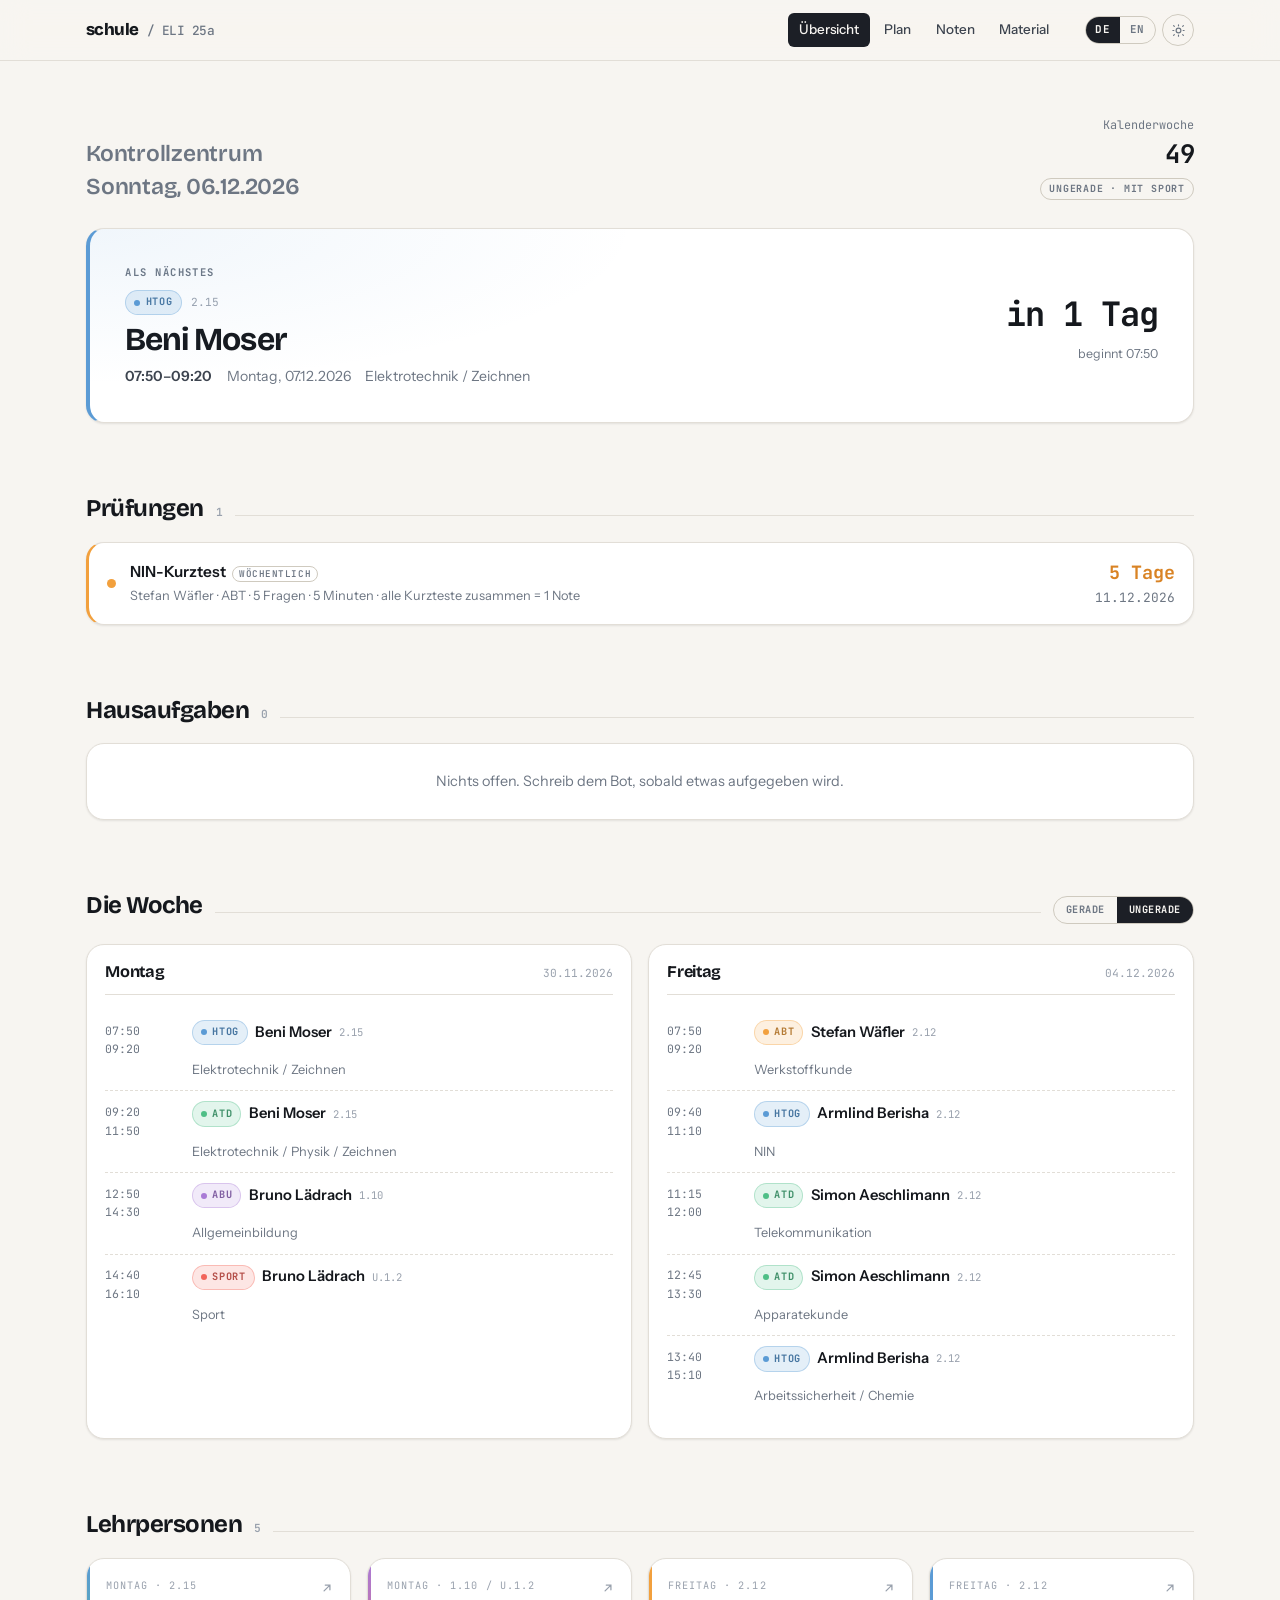
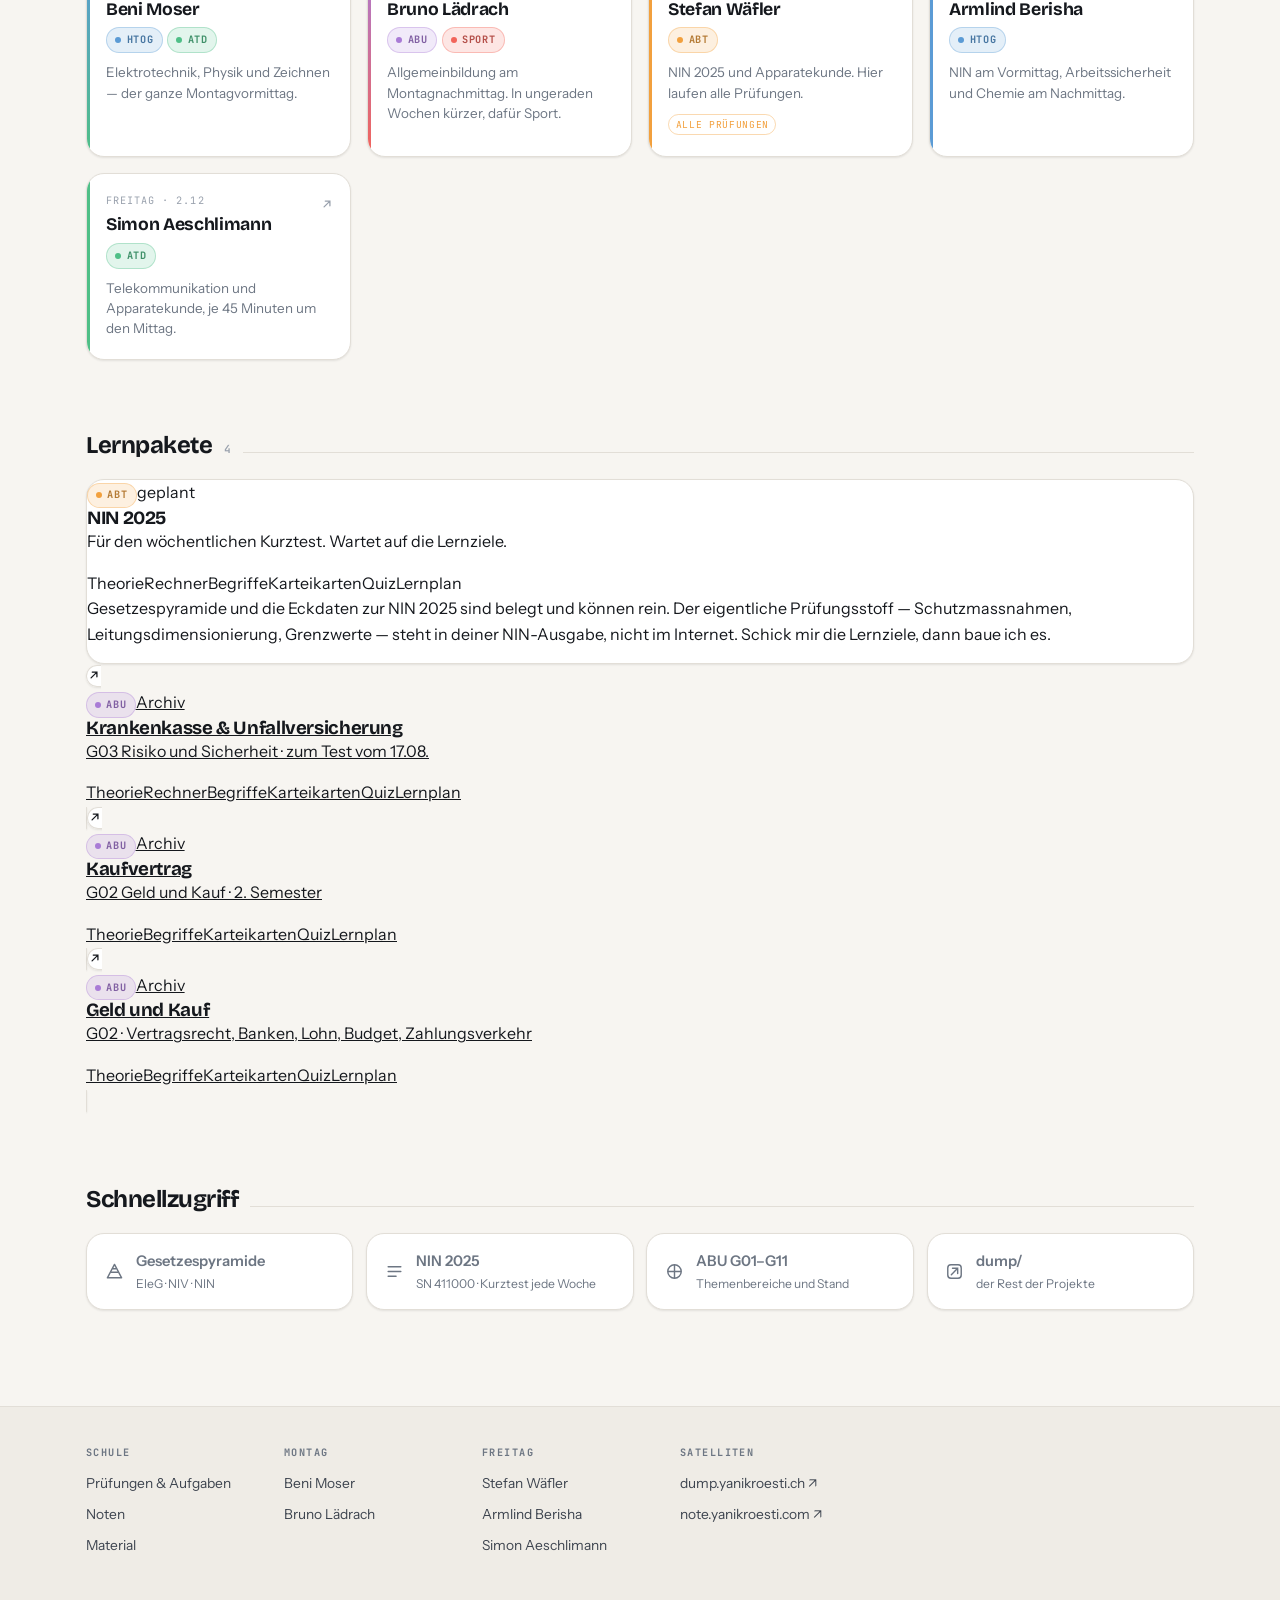
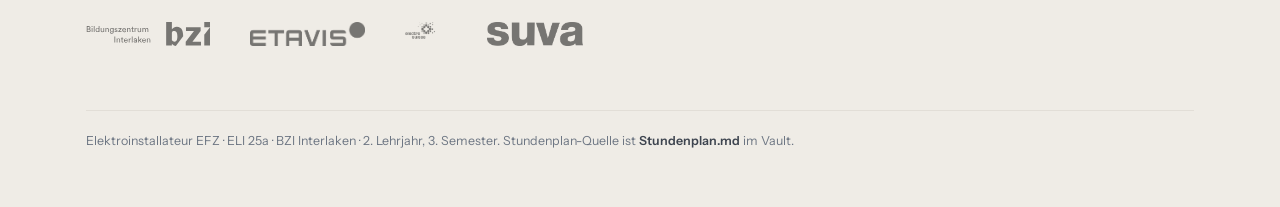
==== index.html @ 7e223410 "Lehrerseiten, Plan, Noten, Material und Lernpakete - shell.js: Kopf-/Fusszeile einmal statt auf jede" ====
<!DOCTYPE html>
<html lang="de-CH" data-l="de">
<head>
<meta charset="UTF-8">
<meta name="viewport" content="width=device-width, initial-scale=1">
<title data-de="Kontrollzentrum — Schule" data-en="Control Centre — School">Kontrollzentrum — Schule</title>
<meta name="description" content="Stundenplan, Prüfungen, Hausaufgaben und Material — Elektroinstallateur EFZ, ELI 25a, BZI Interlaken.">
<meta name="theme-color" content="#f7f5f1">
<script>(function(){try{var l=localStorage.getItem('schule-lang');if(l==='en'||l==='de'){document.documentElement.setAttribute('data-l',l);document.documentElement.setAttribute('lang',l==='en'?'en':'de-CH');}var t=localStorage.getItem('schule-theme');if(t==='dark'||t==='light'){document.documentElement.setAttribute('data-theme',t);}}catch(e){}})();</script>
<link rel="preconnect" href="https://fonts.googleapis.com">
<link rel="preconnect" href="https://fonts.gstatic.com" crossorigin>
<link href="https://fonts.googleapis.com/css2?family=Bricolage+Grotesque:opsz,wght@12..96,600;12..96,700;12..96,800&family=Instrument+Sans:wght@400;500;600;700&family=JetBrains+Mono:wght@400;500;600;700&display=swap" rel="stylesheet">
<link rel="stylesheet" href="assets/core.css">
<style>
/* ---------- Hero ---------- */
.hero { padding: clamp(2rem, 6vw, 3.5rem) 0 0; }
.hero-top { display: flex; flex-wrap: wrap; align-items: flex-end; gap: 1rem 2rem; margin-bottom: 1.75rem; }
.hero h1 { font-size: clamp(2rem, 6vw, 3.4rem); letter-spacing: -.04em; }
.hero h1 span { display: block; color: var(--muted); font-weight: 600; font-size: .42em; letter-spacing: -.01em; margin-top: .5rem; }
.kw {
  margin-left: auto; text-align: right; font-family: var(--f-mono);
  font-size: .74rem; color: var(--muted); line-height: 1.5;
}
.kw b { display: block; font-size: 1.6rem; color: var(--ink); font-weight: 700; letter-spacing: -.02em; }
.kw .badge {
  display: inline-block; margin-top: .3rem; padding: .16rem .5rem; border-radius: 999px;
  font-size: .62rem; font-weight: 700; letter-spacing: .08em; text-transform: uppercase;
  border: 1px solid var(--line-2);
}

/* ---------- Nächste Lektion ---------- */
.next {
  position: relative; overflow: hidden;
  padding: clamp(1.4rem, 4vw, 2.2rem);
  display: grid; gap: 1.25rem;
  grid-template-columns: minmax(0, 1fr) auto;
  align-items: center;
  border-left: 4px solid var(--c, var(--line-2));
}
.next::after {
  content: ""; position: absolute; inset: 0; pointer-events: none;
  background: radial-gradient(80% 130% at 0% 0%, color-mix(in srgb, var(--c, transparent) 9%, transparent), transparent 62%);
}
.next .lbl { margin-bottom: .55rem; }
.next .subj { display: flex; align-items: center; gap: .6rem; flex-wrap: wrap; margin-bottom: .45rem; }
.next h2 { font-size: clamp(1.35rem, 3.6vw, 2rem); letter-spacing: -.03em; }
.next .meta { color: var(--muted); font-size: .88rem; margin-top: .4rem; display: flex; flex-wrap: wrap; gap: .2rem .9rem; }
.next .meta b { color: var(--ink-2); font-weight: 600; }
.next .cd { text-align: right; }
.next .cd .t { font-family: var(--f-mono); font-size: clamp(1.5rem, 4vw, 2.1rem); font-weight: 700; letter-spacing: -.03em; white-space: nowrap; }
.next .cd .d { font-size: .78rem; color: var(--muted); margin-top: .15rem; }
.next.live .cd .t { color: var(--ok); }

/* ---------- Woche ---------- */
.week { display: grid; grid-template-columns: repeat(2, minmax(0, 1fr)); gap: 1rem; }
.daycol { padding: 1.15rem 1.15rem 1.3rem; }
.daycol > header { display: flex; align-items: baseline; gap: .55rem; margin-bottom: .9rem; padding-bottom: .7rem; border-bottom: 1px solid var(--line); }
.daycol > header h3 { font-size: 1.02rem; }
.daycol > header .dt { font-family: var(--f-mono); font-size: .7rem; color: var(--faint); margin-left: auto; }
.lesson {
  display: grid; grid-template-columns: 4.6rem 1fr; gap: .1rem .8rem;
  padding: .62rem 0; border-bottom: 1px dashed var(--line);
  position: relative;
}
.lesson:last-child { border-bottom: 0; }
.lesson .tm { font-family: var(--f-mono); font-size: .72rem; color: var(--muted); padding-top: .12rem; font-variant-numeric: tabular-nums; }
.lesson .bd { min-width: 0; }
.lesson .tt { display: flex; align-items: center; gap: .45rem; flex-wrap: wrap; }
.lesson .who { font-weight: 600; font-size: .92rem; }
.lesson .tp { font-size: .8rem; color: var(--muted); grid-column: 2; }
.lesson .rm { font-family: var(--f-mono); font-size: .66rem; color: var(--faint); }
.lesson.now { background: color-mix(in srgb, var(--ok) 8%, transparent); border-radius: var(--r-s); padding-left: .5rem; padding-right: .5rem; margin: 0 -.5rem; }
.lesson.now::before { content: ""; position: absolute; left: -.5rem; top: .6rem; bottom: .6rem; width: 3px; border-radius: 2px; background: var(--ok); }

/* ---------- Lehrpersonen ---------- */
.teachers { display: grid; grid-template-columns: repeat(auto-fill, minmax(232px, 1fr)); gap: 1rem; }
.tcard {
  display: block; text-decoration: none; padding: 1.2rem 1.2rem 1.3rem;
  position: relative; overflow: hidden;
}
.tcard::before {
  content: ""; position: absolute; inset: 0 auto 0 0; width: 3px;
  background: linear-gradient(180deg, var(--c1), var(--c2, var(--c1)));
}
.tcard .day { font-family: var(--f-mono); font-size: .64rem; letter-spacing: .1em; text-transform: uppercase; color: var(--faint); }
.tcard h3 { font-size: 1.1rem; margin: .35rem 0 .5rem; letter-spacing: -.02em; }
.tcard .chips { display: flex; gap: .3rem; flex-wrap: wrap; margin-bottom: .6rem; }
.tcard p { font-size: .84rem; color: var(--muted); margin: 0; line-height: 1.5; }
.tcard .go { position: absolute; right: 1rem; top: 1.15rem; color: var(--faint); transition: transform .25s var(--ease), color .25s; }
.tcard:hover .go { transform: translate(3px, -3px); color: var(--ink); }
.tcard .exam {
  display: inline-block; margin-top: .7rem; font-family: var(--f-mono); font-size: .6rem;
  letter-spacing: .07em; text-transform: uppercase; color: var(--s-abt);
  border: 1px solid color-mix(in srgb, var(--s-abt) 40%, transparent);
  padding: .12rem .4rem; border-radius: 999px;
}

/* ---------- Schnellzugriff ---------- */
.quick { display: grid; grid-template-columns: repeat(auto-fit, minmax(170px, 1fr)); gap: .8rem; }
.qcard { display: flex; align-items: center; gap: .75rem; padding: 1rem 1.1rem; text-decoration: none; }
.qcard svg { width: 19px; height: 19px; color: var(--muted); flex: none; }
.qcard b { font-weight: 600; font-size: .92rem; display: block; }
.qcard span { font-size: .76rem; color: var(--muted); }

@media (max-width: 720px) {
  .week { grid-template-columns: 1fr; }
  .next { grid-template-columns: 1fr; }
  .next .cd { text-align: left; }
  .kw { margin-left: 0; text-align: left; }
}
</style>
</head>
<body>

<header class="topbar">
  <div class="wrap">
    <a class="brand" href="./">schule<i>/ ELI 25a</i></a>
    <nav class="nav">
      <a href="./" aria-current="page"><span lang="de">Übersicht</span><span lang="en">Overview</span></a>
      <a href="plan.html"><span lang="de">Plan</span><span lang="en">Plan</span></a>
      <a href="noten.html"><span lang="de">Noten</span><span lang="en">Grades</span></a>
      <a href="material.html"><span lang="de">Material</span><span lang="en">Material</span></a>
    </nav>
    <div class="tools">
      <div class="langswitch" role="group" aria-label="Sprache / Language">
        <button type="button" data-set="de" aria-pressed="true">DE</button>
        <button type="button" data-set="en" aria-pressed="false">EN</button>
      </div>
      <button class="iconbtn" type="button" data-theme-toggle
              data-de-label="Hell/Dunkel umschalten" data-en-label="Toggle light/dark">
        <svg viewBox="0 0 24 24" fill="none" stroke="currentColor" stroke-width="1.9" stroke-linecap="round">
          <path d="M12 3v1.5M12 19.5V21M4.2 4.2l1.1 1.1M18.7 18.7l1.1 1.1M3 12h1.5M19.5 12H21M4.2 19.8l1.1-1.1M18.7 5.3l1.1-1.1"/>
          <circle cx="12" cy="12" r="3.8"/>
        </svg>
      </button>
    </div>
  </div>
</header>

<main class="wrap">

  <section class="hero">
    <div class="hero-top">
      <h1>
        <span lang="de">Kontrollzentrum</span><span lang="en">Control Centre</span>
        <span id="today"></span>
      </h1>
      <div class="kw">
        <span lang="de">Kalenderwoche</span><span lang="en">Calendar week</span>
        <b id="kw-num">–</b>
        <span class="badge" id="kw-kind">–</span>
      </div>
    </div>
    <article class="card next" id="next-card">
      <div>
        <div class="eyebrow lbl"><span lang="de">Als Nächstes</span><span lang="en">Up next</span></div>
        <div class="subj" id="next-chips"></div>
        <h2 id="next-title">…</h2>
        <div class="meta" id="next-meta"></div>
      </div>
      <div class="cd">
        <div class="t" id="next-cd">–</div>
        <div class="d" id="next-when"></div>
      </div>
    </article>
  </section>

  <section class="sect">
    <div class="sect-h">
      <h2><span lang="de">Prüfungen</span><span lang="en">Exams</span></h2>
      <span class="n" id="tests-n"></span>
      <span class="rule"></span>
    </div>
    <div class="stack" id="tests"></div>
  </section>

  <section class="sect">
    <div class="sect-h">
      <h2><span lang="de">Hausaufgaben</span><span lang="en">Homework</span></h2>
      <span class="n" id="hw-n"></span>
      <span class="rule"></span>
    </div>
    <div class="stack" id="homework"></div>
  </section>

  <section class="sect">
    <div class="sect-h">
      <h2><span lang="de">Die Woche</span><span lang="en">The week</span></h2>
      <span class="rule"></span>
      <div class="wk-toggle" role="group" aria-label="Woche">
        <button type="button" data-week="even" aria-pressed="false">
          <span lang="de">Gerade</span><span lang="en">Even</span>
        </button>
        <button type="button" data-week="odd" aria-pressed="false">
          <span lang="de">Ungerade</span><span lang="en">Odd</span>
        </button>
      </div>
    </div>
    <div class="week" id="week"></div>
  </section>

  <section class="sect">
    <div class="sect-h">
      <h2><span lang="de">Lehrpersonen</span><span lang="en">Teachers</span></h2>
      <span class="n">5</span>
      <span class="rule"></span>
    </div>
    <div class="teachers" id="teachers"></div>
  </section>

  <div id="lp-host"></div>

  <section class="sect">
    <div class="sect-h">
      <h2><span lang="de">Schnellzugriff</span><span lang="en">Quick access</span></h2>
      <span class="rule"></span>
    </div>
    <div class="quick">
      <a class="card hoverable qcard rv" href="lehrer/waefler.html#gesetzespyramide">
        <svg viewBox="0 0 24 24" fill="none" stroke="currentColor" stroke-width="1.8" stroke-linejoin="round"><path d="M12 3 3 20h18L12 3Z"/><path d="M7.5 13h9M9.7 8.5h4.6"/></svg>
        <span><b>Gesetzespyramide</b><span lang="de">EleG · NIV · NIN</span><span lang="en">Swiss electrical law hierarchy</span></span>
      </a>
      <a class="card hoverable qcard rv" href="lehrer/waefler.html">
        <svg viewBox="0 0 24 24" fill="none" stroke="currentColor" stroke-width="1.8" stroke-linecap="round"><path d="M4 6h16M4 12h16M4 18h10"/></svg>
        <span><b>NIN 2025</b><span lang="de">SN 411000 · Kurztest jede Woche</span><span lang="en">SN 411000 · weekly short test</span></span>
      </a>
      <a class="card hoverable qcard rv" href="lehrer/laedrach.html">
        <svg viewBox="0 0 24 24" fill="none" stroke="currentColor" stroke-width="1.8" stroke-linejoin="round"><circle cx="12" cy="12" r="8.5"/><path d="M12 3.5v17M3.5 12h17"/></svg>
        <span><b>ABU G01–G11</b><span lang="de">Themenbereiche und Stand</span><span lang="en">Modules and progress</span></span>
      </a>
      <a class="card hoverable qcard rv" href="https://dump.yanikroesti.ch" target="_blank" rel="noopener">
        <svg viewBox="0 0 24 24" fill="none" stroke="currentColor" stroke-width="1.8" stroke-linecap="round"><path d="M8 16 16 8M9.5 8H16v6.5"/><rect x="3.5" y="3.5" width="17" height="17" rx="4"/></svg>
        <span><b>dump/</b><span lang="de">der Rest der Projekte</span><span lang="en">everything else</span></span>
      </a>
    </div>
  </section>

</main>

<footer class="foot">
  <div class="wrap">
    <div class="col">
      <h4><span lang="de">Schule</span><span lang="en">School</span></h4>
      <ul>
        <li><a href="plan.html"><span lang="de">Prüfungen &amp; Aufgaben</span><span lang="en">Exams &amp; homework</span></a></li>
        <li><a href="noten.html"><span lang="de">Noten</span><span lang="en">Grades</span></a></li>
        <li><a href="material.html"><span lang="de">Material</span><span lang="en">Material</span></a></li>
      </ul>
    </div>
    <div class="col">
      <h4><span lang="de">Montag</span><span lang="en">Monday</span></h4>
      <ul>
        <li><a href="lehrer/moser.html">Beni Moser</a></li>
        <li><a href="lehrer/laedrach.html">Bruno Lädrach</a></li>
      </ul>
    </div>
    <div class="col">
      <h4><span lang="de">Freitag</span><span lang="en">Friday</span></h4>
      <ul>
        <li><a href="lehrer/waefler.html">Stefan Wäfler</a></li>
        <li><a href="lehrer/berisha.html">Armlind Berisha</a></li>
        <li><a href="lehrer/aeschlimann.html">Simon Aeschlimann</a></li>
      </ul>
    </div>
    <div class="col">
      <h4>Satelliten</h4>
      <ul>
        <li><a href="https://dump.yanikroesti.ch" target="_blank" rel="noopener">dump.yanikroesti.ch ↗</a></li>
        <li><a href="https://note.yanikroesti.com" target="_blank" rel="noopener">note.yanikroesti.com ↗</a></li>
      </ul>
    </div>
    <div class="logos">
      <a href="https://bzi.ch" target="_blank" rel="noopener"
         data-de-title="Bildungszentrum Interlaken" data-en-title="Interlaken education centre">
        <img src="logos/bzi.svg" alt="BZI — Bildungszentrum Interlaken" loading="lazy" width="134" height="24">
      </a>
      <a href="https://www.etavis.ch" target="_blank" rel="noopener"
         data-de-title="Etavis — Lehrbetrieb" data-en-title="Etavis — training company">
        <img src="logos/etavis.png" alt="Etavis" loading="lazy" width="115" height="24">
      </a>
      <a href="https://www.electrosuisse.ch" target="_blank" rel="noopener"
         data-de-title="Electrosuisse — Herausgeberin der NIN" data-en-title="Electrosuisse — publisher of the NIN">
        <img src="logos/ElectroSuisse.png" alt="Electrosuisse" loading="lazy" width="42" height="24">
      </a>
      <a href="https://www.suva.ch" target="_blank" rel="noopener"
         data-de-title="Suva — Arbeitssicherheit" data-en-title="Suva — workplace safety">
        <img src="logos/suva.png" alt="Suva" loading="lazy" width="96" height="24">
      </a>
    </div>

    <div class="colophon">
      <span lang="de">Elektroinstallateur EFZ · ELI 25a · BZI Interlaken · 2. Lehrjahr, 3. Semester.
        Stundenplan-Quelle ist <b>Stundenplan.md</b> im Vault.</span>
      <span lang="en">Electrical installer EFZ · class ELI 25a · BZI Interlaken · 2nd year, 3rd semester.
        The timetable source of truth is <b>Stundenplan.md</b> in the vault.</span>
    </div>
  </div>
</footer>

<script src="assets/i18n.js"></script>
<script src="assets/app.js"></script>
<script src="assets/lernpakete.js"></script>
<script>
(function () {
  'use strict';
  var S = window.Schule;
  var seed = null;

  function lang() { return document.documentElement.getAttribute('data-l') || 'de'; }
  function tx(o) { if (!o) return ''; return o[lang()] || o.de || o.en || ''; }
  function el(tag, cls, html) {
    var n = document.createElement(tag);
    if (cls) n.className = cls;
    if (html != null) n.innerHTML = html;
    return n;
  }
  function esc(s) {
    return String(s).replace(/[&<>"]/g, function (c) {
      return { '&': '&amp;', '<': '&lt;', '>': '&gt;', '"': '&quot;' }[c];
    });
  }

  var render = {};

  /* ---------- Kopf ---------- */
  render.head = function () {
    var now = new Date();
    var kw = S.isoWeek(now);
    var kind = S.weekKind(now);
    document.getElementById('kw-num').textContent = kw;
    var badge = document.getElementById('kw-kind');
    badge.innerHTML = kind === 'even'
      ? '<span lang="de">gerade · kein Sport</span><span lang="en">even · no sport</span>'
      : '<span lang="de">ungerade · mit Sport</span><span lang="en">odd · with sport</span>';
    document.getElementById('today').textContent =
      S.dayName(now, lang()) + ', ' + S.fmtDate(now, lang());
  };

  /* ---------- Nächste Lektion ---------- */
  render.next = function () {
    var D = S.data();
    var n = S.nextLesson();
    var card = document.getElementById('next-card');
    if (!n) {
      document.getElementById('next-title').textContent =
        lang() === 'en' ? 'No lesson in the next three weeks' : 'Keine Lektion in den nächsten drei Wochen';
      document.getElementById('next-cd').textContent = '–';
      return;
    }
    var l = n.lesson;
    var sub = D.subjects[l.subject];
    var t = D.teacherById[l.teacher];

    card.style.setProperty('--c', sub.color);
    card.classList.toggle('live', n.running);

    document.getElementById('next-chips').innerHTML =
      '<span class="chip s-' + l.subject + '">' + esc(sub.code) + '</span>' +
      '<span class="rm mono" style="font-size:.7rem;color:var(--faint)">' + esc(l.room) + '</span>';
    document.getElementById('next-title').textContent = t.name;
    document.getElementById('next-meta').innerHTML =
      '<span><b>' + esc(l.start) + '–' + esc(l.end) + '</b></span>' +
      '<span>' + esc(S.dayName(n.date, lang())) + ', ' + esc(S.fmtDate(n.date, lang())) + '</span>' +
      '<span>' + esc(tx(l.topic)) + '</span>';

    function tick() {
      document.getElementById('next-cd').textContent = S.until(n.startsAt, lang(), n.running);
      document.getElementById('next-when').textContent = n.running
        ? (lang() === 'en' ? 'until ' : 'bis ') + l.end
        : (lang() === 'en' ? 'starts ' : 'beginnt ') + l.start;
    }
    tick();
    clearInterval(render._cd);
    render._cd = setInterval(tick, 30000);
  };

  /* ---------- Woche ---------- */
  var forcedWeek = null;

  render.week = function () {
    var D = S.data();
    var now = new Date();
    var kind = forcedWeek || S.weekKind(now);
    var host = document.getElementById('week');
    host.innerHTML = '';

    document.querySelectorAll('.wk-toggle button').forEach(function (b) {
      b.setAttribute('aria-pressed', b.getAttribute('data-week') === kind ? 'true' : 'false');
    });

    // Montag dieser (oder der gewählten) Woche finden
    var monday = new Date(now);
    monday.setDate(monday.getDate() - ((now.getDay() + 6) % 7));
    if (forcedWeek && S.weekKind(monday) !== forcedWeek) monday.setDate(monday.getDate() + 7);

    [1, 5].forEach(function (dayNo) {
      var d = new Date(monday);
      d.setDate(d.getDate() + (dayNo - 1));
      var ls = S.lessonsFor(d).filter(function (l) { return l.week === 'all' || l.week === kind; });

      var col = el('article', 'card daycol rv');
      var h = el('header');
      h.innerHTML = '<h3>' + esc(S.dayName(d, lang())) + '</h3>' +
                    '<span class="dt">' + esc(S.fmtDate(d, lang())) + '</span>';
      col.appendChild(h);

      ls.forEach(function (l) {
        var sub = D.subjects[l.subject];
        var t = D.teacherById[l.teacher];
        var running = (function () {
          var today = new Date();
          return today.toDateString() === d.toDateString() &&
                 S.at(d, l.start) <= today && today < S.at(d, l.end);
        })();
        var row = el('div', 'lesson' + (running ? ' now' : ''));
        row.innerHTML =
          '<div class="tm">' + esc(l.start) + '<br>' + esc(l.end) + '</div>' +
          '<div class="bd">' +
            '<div class="tt">' +
              '<span class="chip s-' + l.subject + '">' + esc(sub.code) + '</span>' +
              '<span class="who">' + esc(t.name) + '</span>' +
              '<span class="rm">' + esc(l.room) + '</span>' +
            '</div>' +
          '</div>' +
          '<div class="tp">' + esc(tx(l.topic)) + '</div>';
        col.appendChild(row);
      });

      host.appendChild(col);
    });
    S.reveal('#week .rv');
  };

  /* ---------- Prüfungen ---------- */
  function nextWeekday(dayNo) {
    var d = new Date();
    d.setHours(0, 0, 0, 0);
    var delta = (dayNo - d.getDay() + 7) % 7;
    if (delta === 0) delta = 0;
    d.setDate(d.getDate() + delta);
    return d;
  }

  render.tests = function () {
    var D = S.data();
    var host = document.getElementById('tests');
    host.innerHTML = '';
    var items = [];

    (seed.tests || []).forEach(function (t) {
      items.push({ date: t.date, days: S.daysUntil(t.date), t: t, recurring: false });
    });

    (seed.recurring || []).forEach(function (r) {
      var m = /^weekly:(\d)$/.exec(r.rrule || '');
      if (!m) return;
      var d = nextWeekday(+m[1]);
      var iso = d.getFullYear() + '-' + S.pad(d.getMonth() + 1) + '-' + S.pad(d.getDate());
      items.push({ date: iso, days: S.daysUntil(iso), t: r, recurring: true });
    });

    items.sort(function (a, b) { return a.days - b.days; });
    items = items.filter(function (i) { return i.days >= 0; });

    document.getElementById('tests-n').textContent = items.length;

    if (!items.length) {
      host.appendChild(el('div', 'card empty',
        '<span lang="de">Keine Prüfung eingetragen.</span><span lang="en">No exams recorded.</span>'));
      return;
    }

    items.forEach(function (it) {
      var t = it.t;
      var sub = D.subjects[t.subject];
      var teacher = D.teacherById[t.teacher];
      var cls = 'card hoverable row rv' + (it.days <= 2 ? ' soon' : it.days <= 7 ? ' warn' : '');
      var row = el('article', cls);
      row.style.setProperty('--c', sub.color);
      row.innerHTML =
        '<span class="dot"></span>' +
        '<div>' +
          '<div class="ttl">' + esc(tx(t.title)) +
            (t.unconfirmed ? '<span class="tag-unconf"><span lang="de">unbestätigt</span><span lang="en">unconfirmed</span></span>' : '') +
            (it.recurring ? '<span class="tag-unconf" style="color:var(--muted);border-color:var(--line-2)"><span lang="de">wöchentlich</span><span lang="en">weekly</span></span>' : '') +
          '</div>' +
          '<div class="sub">' + esc(teacher.name) + ' · ' + esc(sub.code) +
            (t.detail ? ' · ' + esc(tx(t.detail)) : '') + '</div>' +
        '</div>' +
        '<div class="cnt"><b>' + (it.days === 0
            ? (lang() === 'en' ? 'today' : 'heute')
            : it.days + ' ' + (lang() === 'en' ? (it.days === 1 ? 'day' : 'days') : (it.days === 1 ? 'Tag' : 'Tage'))) +
          '</b>' + esc(it.date.split('-').reverse().join('.')) + '</div>';
      host.appendChild(row);
    });
    S.reveal('#tests .rv');
  };

  /* ---------- Hausaufgaben ---------- */
  render.homework = function () {
    var host = document.getElementById('homework');
    host.innerHTML = '';
    var hw = seed.homework || [];
    document.getElementById('hw-n').textContent = hw.length;
    if (!hw.length) {
      host.appendChild(el('div', 'card empty',
        '<span lang="de">Nichts offen. Schreib dem Bot, sobald etwas aufgegeben wird.</span>' +
        '<span lang="en">Nothing open. Message the bot when something is set.</span>'));
    }
  };

  /* ---------- Lehrpersonen ---------- */
  render.teachers = function () {
    var D = S.data();
    var host = document.getElementById('teachers');
    host.innerHTML = '';
    D.teachers.forEach(function (t, i) {
      var c1 = D.subjects[t.subjects[0]].color;
      var c2 = D.subjects[t.subjects[t.subjects.length - 1]].color;
      var a = el('a', 'card hoverable tcard rv');
      a.href = 'lehrer/' + t.id + '.html';
      a.style.setProperty('--c1', c1);
      a.style.setProperty('--c2', c2);
      a.style.setProperty('--d', (i * 55) + 'ms');
      a.innerHTML =
        '<span class="go"><svg width="14" height="14" viewBox="0 0 24 24" fill="none" stroke="currentColor" stroke-width="2.2" stroke-linecap="round"><path d="M7 17 17 7M9 7h8v8"/></svg></span>' +
        '<div class="day">' + (t.day === 1
            ? '<span lang="de">Montag</span><span lang="en">Monday</span>'
            : '<span lang="de">Freitag</span><span lang="en">Friday</span>') +
          ' · ' + esc(t.room) + '</div>' +
        '<h3>' + esc(t.name) + '</h3>' +
        '<div class="chips">' + t.subjects.map(function (s) {
            return '<span class="chip s-' + s + '">' + esc(D.subjects[s].code) + '</span>';
          }).join('') + '</div>' +
        '<p>' + esc(tx(t.blurb)) + '</p>' +
        (t.exams ? '<span class="exam"><span lang="de">alle Prüfungen</span><span lang="en">all exams</span></span>' : '');
      host.appendChild(a);
    });
    S.reveal('#teachers .rv');
  };

  function renderAll() {
    render.head(); render.next(); render.week();
    render.tests(); render.homework(); render.teachers();
    if (render.lp) render.lp();
  }

  Promise.all([S.load(),
               fetch('data/seed.json').then(function (r) { return r.json(); }),
               window.Lernpakete ? window.Lernpakete.load('./') : null])
    .then(function (parts) {
      seed = parts[1];
      render.lp = function () {
        var h = document.getElementById('lp-host');
        if (h && window.Lernpakete) h.innerHTML = window.Lernpakete.html(S.data().subjects);
      };
      renderAll(); render.lp();
      S.reveal();
      document.querySelectorAll('.wk-toggle button').forEach(function (b) {
        b.addEventListener('click', function () {
          var w = this.getAttribute('data-week');
          forcedWeek = (forcedWeek === w) ? null : w;
          render.week();
        });
      });
      document.addEventListener('langchange', renderAll);
    })
    .catch(function (e) {
      console.error('Daten konnten nicht geladen werden:', e);
      document.getElementById('next-title').textContent = 'Daten konnten nicht geladen werden';
    });
})();
</script>
</body>
</html>
---- assets/core.css ----
/* ============================================================
   schule.yanikroesti.ch — Design-System
   Fachfarben sind auch in data/subjects.json gespiegelt (für SVG/JS).
   Beide Orte gleich halten.
   ============================================================ */

:root {
  /* Fächer */
  --s-abt:   #f2a03d;
  --s-htog:  #5b9bd5;
  --s-atd:   #4fbf87;
  --s-abu:   #a97bd6;
  --s-sport: #f2645a;

  /* Grundfläche — helles, warmes Papier */
  --bg:        #f7f5f1;
  --bg-deep:   #efece6;
  --surface:   #ffffff;
  --surface-2: #faf9f7;
  --ink:       #15181d;
  --ink-2:     #3d444f;
  --muted:     #6d7683;
  --faint:     #99a1ad;
  --line:      #e2ded7;
  --line-2:    #cfcabf;

  --accent:    #1c1f26;
  --ok:        #2f9e6a;
  --warn:      #d98324;
  --alert:     #d64545;

  --r-s:  6px;
  --r:    11px;
  --r-l:  18px;
  --r-xl: 26px;

  --shadow-s: 0 1px 2px rgba(21,24,29,.05), 0 1px 3px rgba(21,24,29,.04);
  --shadow:   0 2px 4px rgba(21,24,29,.04), 0 8px 20px -6px rgba(21,24,29,.10);
  --shadow-l: 0 4px 8px rgba(21,24,29,.05), 0 20px 44px -12px rgba(21,24,29,.16);

  --ease: cubic-bezier(.22,1,.36,1);
  --ease-io: cubic-bezier(.4,0,.2,1);

  --f-display: "Bricolage Grotesque", Archivo, system-ui, sans-serif;
  --f-ui: "Instrument Sans", system-ui, -apple-system, "Segoe UI", sans-serif;
  --f-mono: "JetBrains Mono", ui-monospace, SFMono-Regular, Consolas, monospace;

  --wrap: 1180px;
  color-scheme: light;
}

@media (prefers-color-scheme: dark) {
  :root:not([data-theme="light"]) {
    --bg:        #0e1116;
    --bg-deep:   #090b0f;
    --surface:   #161a21;
    --surface-2: #1b2029;
    --ink:       #e9ecf1;
    --ink-2:     #b9c1cd;
    --muted:     #868f9d;
    --faint:     #5f6875;
    --line:      #262c36;
    --line-2:    #333b47;
    --accent:    #e9ecf1;
    --shadow-s: 0 1px 2px rgba(0,0,0,.4);
    --shadow:   0 2px 4px rgba(0,0,0,.3), 0 10px 24px -8px rgba(0,0,0,.5);
    --shadow-l: 0 4px 10px rgba(0,0,0,.35), 0 24px 50px -14px rgba(0,0,0,.6);
    color-scheme: dark;
  }
}

:root[data-theme="dark"] {
  --bg:        #0e1116;
  --bg-deep:   #090b0f;
  --surface:   #161a21;
  --surface-2: #1b2029;
  --ink:       #e9ecf1;
  --ink-2:     #b9c1cd;
  --muted:     #868f9d;
  --faint:     #5f6875;
  --line:      #262c36;
  --line-2:    #333b47;
  --accent:    #e9ecf1;
  --shadow-s: 0 1px 2px rgba(0,0,0,.4);
  --shadow:   0 2px 4px rgba(0,0,0,.3), 0 10px 24px -8px rgba(0,0,0,.5);
  --shadow-l: 0 4px 10px rgba(0,0,0,.35), 0 24px 50px -14px rgba(0,0,0,.6);
  color-scheme: dark;
}

/* ---------- Reset ---------- */
*, *::before, *::after { box-sizing: border-box; }
html { -webkit-text-size-adjust: 100%; scroll-behavior: smooth; }
@media (prefers-reduced-motion: reduce) { html { scroll-behavior: auto; } }

body {
  margin: 0;
  background: var(--bg);
  color: var(--ink);
  font-family: var(--f-ui);
  font-size: 16px;
  line-height: 1.6;
  -webkit-font-smoothing: antialiased;
  overflow-x: hidden;
}

h1, h2, h3, h4 {
  font-family: var(--f-display);
  font-weight: 700;
  line-height: 1.12;
  margin: 0;
  letter-spacing: -.02em;
}
p { margin: 0 0 1em; }
a { color: inherit; }
img, svg { max-width: 100%; }
table { border-collapse: collapse; width: 100%; }
button { font: inherit; color: inherit; }

/* Sprachumschaltung: nur die aktive Sprache zeigen */
:root[data-l="de"] [lang="en"],
:root[data-l="en"] [lang="de"] { display: none; }

.wrap { max-width: var(--wrap); margin: 0 auto; padding: 0 clamp(1rem, 4vw, 2.25rem); }
.mono { font-family: var(--f-mono); font-variant-numeric: tabular-nums; }
.sr { position: absolute; width: 1px; height: 1px; overflow: hidden; clip-path: inset(50%); white-space: nowrap; }

/* ---------- Topbar ---------- */
.topbar {
  position: sticky; top: 0; z-index: 60;
  background: color-mix(in srgb, var(--bg) 88%, transparent);
  backdrop-filter: blur(14px) saturate(1.4);
  border-bottom: 1px solid var(--line);
}
.topbar .wrap { display: flex; align-items: center; gap: 1rem; min-height: 60px; }

.brand {
  display: flex; align-items: baseline; gap: .5rem;
  font-family: var(--f-display); font-weight: 800; font-size: 1.05rem;
  text-decoration: none; letter-spacing: -.03em;
}
.brand i { font-style: normal; color: var(--muted); font-weight: 500; font-size: .8rem; font-family: var(--f-mono); }

.nav { display: flex; gap: .15rem; margin-left: auto; align-items: center; }
.nav a {
  text-decoration: none; font-size: .84rem; font-weight: 500; color: var(--ink-2);
  padding: .42rem .7rem; border-radius: var(--r-s);
  transition: background .18s, color .18s;
}
.nav a:hover { background: var(--bg-deep); color: var(--ink); }
.nav a[aria-current="page"] { background: var(--accent); color: var(--bg); }

.tools { display: flex; gap: .4rem; align-items: center; margin-left: .5rem; }
.langswitch { display: inline-flex; border: 1px solid var(--line-2); border-radius: 999px; overflow: hidden; }
.langswitch button {
  border: 0; background: transparent; cursor: pointer; padding: .3rem .6rem;
  font-size: .68rem; font-weight: 700; letter-spacing: .06em; color: var(--muted);
  font-family: var(--f-mono); transition: background .18s, color .18s;
}
.langswitch button[aria-pressed="true"] { background: var(--accent); color: var(--bg); }

/* Segment-Umschalter (Woche gerade/ungerade, Filter) */
.wk-toggle { display: inline-flex; border: 1px solid var(--line-2); border-radius: 999px; overflow: hidden; margin-left: auto; }
.wk-toggle button {
  border: 0; background: transparent; cursor: pointer; padding: .3rem .75rem;
  font-family: var(--f-mono); font-size: .64rem; font-weight: 700; letter-spacing: .05em;
  text-transform: uppercase; color: var(--muted); transition: background .18s, color .18s;
}
.wk-toggle button[aria-pressed="true"] { background: var(--accent); color: var(--bg); }

.iconbtn {
  border: 1px solid var(--line-2); background: transparent; cursor: pointer;
  width: 32px; height: 32px; border-radius: 999px; display: grid; place-items: center;
  color: var(--muted); transition: border-color .18s, color .18s;
}
.iconbtn:hover { color: var(--ink); border-color: var(--ink); }
.iconbtn svg { width: 15px; height: 15px; }

/* ---------- Fach-Chips ---------- */
.chip {
  display: inline-flex; align-items: center; gap: .34rem;
  font-family: var(--f-mono); font-size: .64rem; font-weight: 700;
  letter-spacing: .07em; text-transform: uppercase;
  padding: .22rem .5rem; border-radius: 999px;
  background: color-mix(in srgb, var(--c) 16%, transparent);
  color: color-mix(in srgb, var(--c) 72%, var(--ink));
  border: 1px solid color-mix(in srgb, var(--c) 34%, transparent);
  white-space: nowrap;
}
.chip::before { content: ""; width: 6px; height: 6px; border-radius: 999px; background: var(--c); flex: none; }

.s-abt   { --c: var(--s-abt); }
.s-htog  { --c: var(--s-htog); }
.s-atd   { --c: var(--s-atd); }
.s-abu   { --c: var(--s-abu); }
.s-sport { --c: var(--s-sport); }

/* ---------- Karten ---------- */
.card {
  background: var(--surface); border: 1px solid var(--line);
  border-radius: var(--r-l); box-shadow: var(--shadow-s);
  transition: box-shadow .28s var(--ease), transform .28s var(--ease), border-color .28s;
}
.card.hoverable:hover { box-shadow: var(--shadow); transform: translateY(-2px); border-color: var(--line-2); }

/* Zeilen-Liste (Prüfungen, Aufgaben) — von Startseite und Lehrerseiten genutzt */
.stack { display: grid; gap: .7rem; }
.row {
  display: grid; grid-template-columns: auto minmax(0,1fr) auto; gap: .9rem;
  align-items: center; padding: .95rem 1.1rem;
  border-left: 3px solid var(--c, var(--line-2));
}
.row .ttl { font-weight: 600; font-size: .96rem; }
.row .sub { font-size: .8rem; color: var(--muted); margin-top: .1rem; }
.row .cnt { font-family: var(--f-mono); font-size: .8rem; text-align: right; white-space: nowrap; color: var(--muted); }
.row .cnt b { display: block; font-size: 1.15rem; color: var(--ink); font-weight: 700; }
.row.soon .cnt b { color: var(--alert); }
.row.warn .cnt b { color: var(--warn); }
.dot { width: 9px; height: 9px; border-radius: 999px; background: var(--c); flex: none; }
.tag-unconf {
  font-family: var(--f-mono); font-size: .58rem; letter-spacing: .06em; text-transform: uppercase;
  color: var(--warn); border: 1px solid color-mix(in srgb, var(--warn) 40%, transparent);
  padding: .08rem .35rem; border-radius: 999px; margin-left: .4rem; white-space: nowrap;
}
.empty { padding: 1.6rem 1.1rem; color: var(--muted); font-size: .9rem; text-align: center; }

.sect { margin: clamp(2.5rem, 6vw, 4.5rem) 0; }
.sect-h { display: flex; align-items: baseline; gap: .75rem; margin-bottom: 1.25rem; }
.sect-h h2 { font-size: clamp(1.15rem, 2.6vw, 1.5rem); }
.sect-h .n { font-family: var(--f-mono); font-size: .7rem; color: var(--faint); font-weight: 600; }
.sect-h .rule { flex: 1; height: 1px; background: var(--line); }

.eyebrow {
  font-family: var(--f-mono); font-size: .66rem; font-weight: 700;
  letter-spacing: .14em; text-transform: uppercase; color: var(--muted);
}

/* ---------- Reveal ---------- */
.rv { opacity: 0; transform: translateY(14px); }
.rv.in {
  opacity: 1; transform: none;
  transition: opacity .55s var(--ease), transform .55s var(--ease);
  transition-delay: var(--d, 0ms);
}
@media (prefers-reduced-motion: reduce) {
  .rv { opacity: 1; transform: none; }
  .rv.in { transition: none; }
}

/* ---------- Footer ---------- */
.foot {
  border-top: 1px solid var(--line);
  margin-top: clamp(3rem, 8vw, 6rem);
  padding: 2.5rem 0 3.5rem;
  background: var(--bg-deep);
}
.foot .wrap { display: flex; flex-wrap: wrap; gap: 2rem 3rem; }
.foot .col { min-width: 150px; }
.foot h4 {
  font-family: var(--f-mono); font-size: .64rem; letter-spacing: .14em;
  text-transform: uppercase; color: var(--muted); margin-bottom: .7rem; font-weight: 700;
}
.foot ul { list-style: none; margin: 0; padding: 0; display: grid; gap: .35rem; }
.foot a { color: var(--ink-2); text-decoration: none; font-size: .86rem; }
.foot a:hover { color: var(--ink); text-decoration: underline; text-underline-offset: 3px; }
.colophon {
  margin-top: 2rem; padding-top: 1.25rem; border-top: 1px solid var(--line);
  font-size: .78rem; color: var(--muted); width: 100%;
}
.colophon b { color: var(--ink-2); font-weight: 600; }

/* ---------- Logo-Leiste ----------
   Die gelieferten Logos sind gemischt: bzi.svg ist weiss, Electrosuisse und
   Etavis sind dunkel, Suva liegt dazwischen. brightness(0) macht jedes davon
   zu einer flachen Silhouette (Transparenz bleibt), invert(1) dreht sie im
   Dunkelmodus. Damit stimmt der Kontrast in beiden Themes — und die Leiste
   wirkt einheitlich statt zusammengewürfelt.
   Eine einzelne Marke in Originalfarbe: Klasse "keep-color" ergänzen.        */
.logos { width: 100%; display: flex; flex-wrap: wrap; align-items: center; gap: 1.5rem 2.5rem; margin-top: 2rem; }
.logos > * { line-height: 0; display: block; }
.logos img {
  height: 24px; width: auto; display: block;
  filter: brightness(0); opacity: .5;
  transition: opacity .22s var(--ease), filter .22s;
}
.logos a:hover img { opacity: .9; }
.logos .keep-color img { filter: none; opacity: .85; }

@media (prefers-color-scheme: dark) {
  :root:not([data-theme="light"]) .logos img { filter: brightness(0) invert(1); }
  :root:not([data-theme="light"]) .logos .keep-color img { filter: none; }
}
:root[data-theme="dark"] .logos img { filter: brightness(0) invert(1); }
:root[data-theme="dark"] .logos .keep-color img { filter: none; }

@media (pointer: coarse) { .logos { gap: 1.25rem 1.75rem; } .logos img { height: 21px; } }

/* ---------- Schmale Schirme: Navigation umbrechen ---------- */
@media (max-width: 660px) {
  .topbar .wrap {
    flex-wrap: wrap;
    min-height: 0;
    gap: .5rem;
    padding-top: .55rem;
    padding-bottom: .45rem;
  }
  .brand { order: 1; }
  .tools { order: 2; margin-left: auto; }
  .nav {
    order: 3;
    width: 100%;
    margin-left: 0;
    overflow-x: auto;
    overscroll-behavior-x: contain;
    scrollbar-width: none;
    -ms-overflow-style: none;
    padding-bottom: 2px;
  }
  .nav::-webkit-scrollbar { display: none; }
  .nav a { white-space: nowrap; flex: none; }
}

/* ---------- Touch ---------- */
@media (pointer: coarse) {
  .nav a { padding: .55rem .8rem; font-size: .88rem; }
  .langswitch button { padding: .5rem .85rem; font-size: .74rem; }
  .wk-toggle button { padding: .55rem 1rem; font-size: .7rem; }
  .iconbtn { width: 40px; height: 40px; }
  .foot ul { gap: .15rem; }
  .foot a { display: inline-block; padding: .42rem 0; font-size: .92rem; }
}

@media print {
  .topbar, .foot, .iconbtn, .langswitch { display: none !important; }
  body { background: #fff; }
  .card { box-shadow: none; border-color: #bbb; break-inside: avoid; }
}
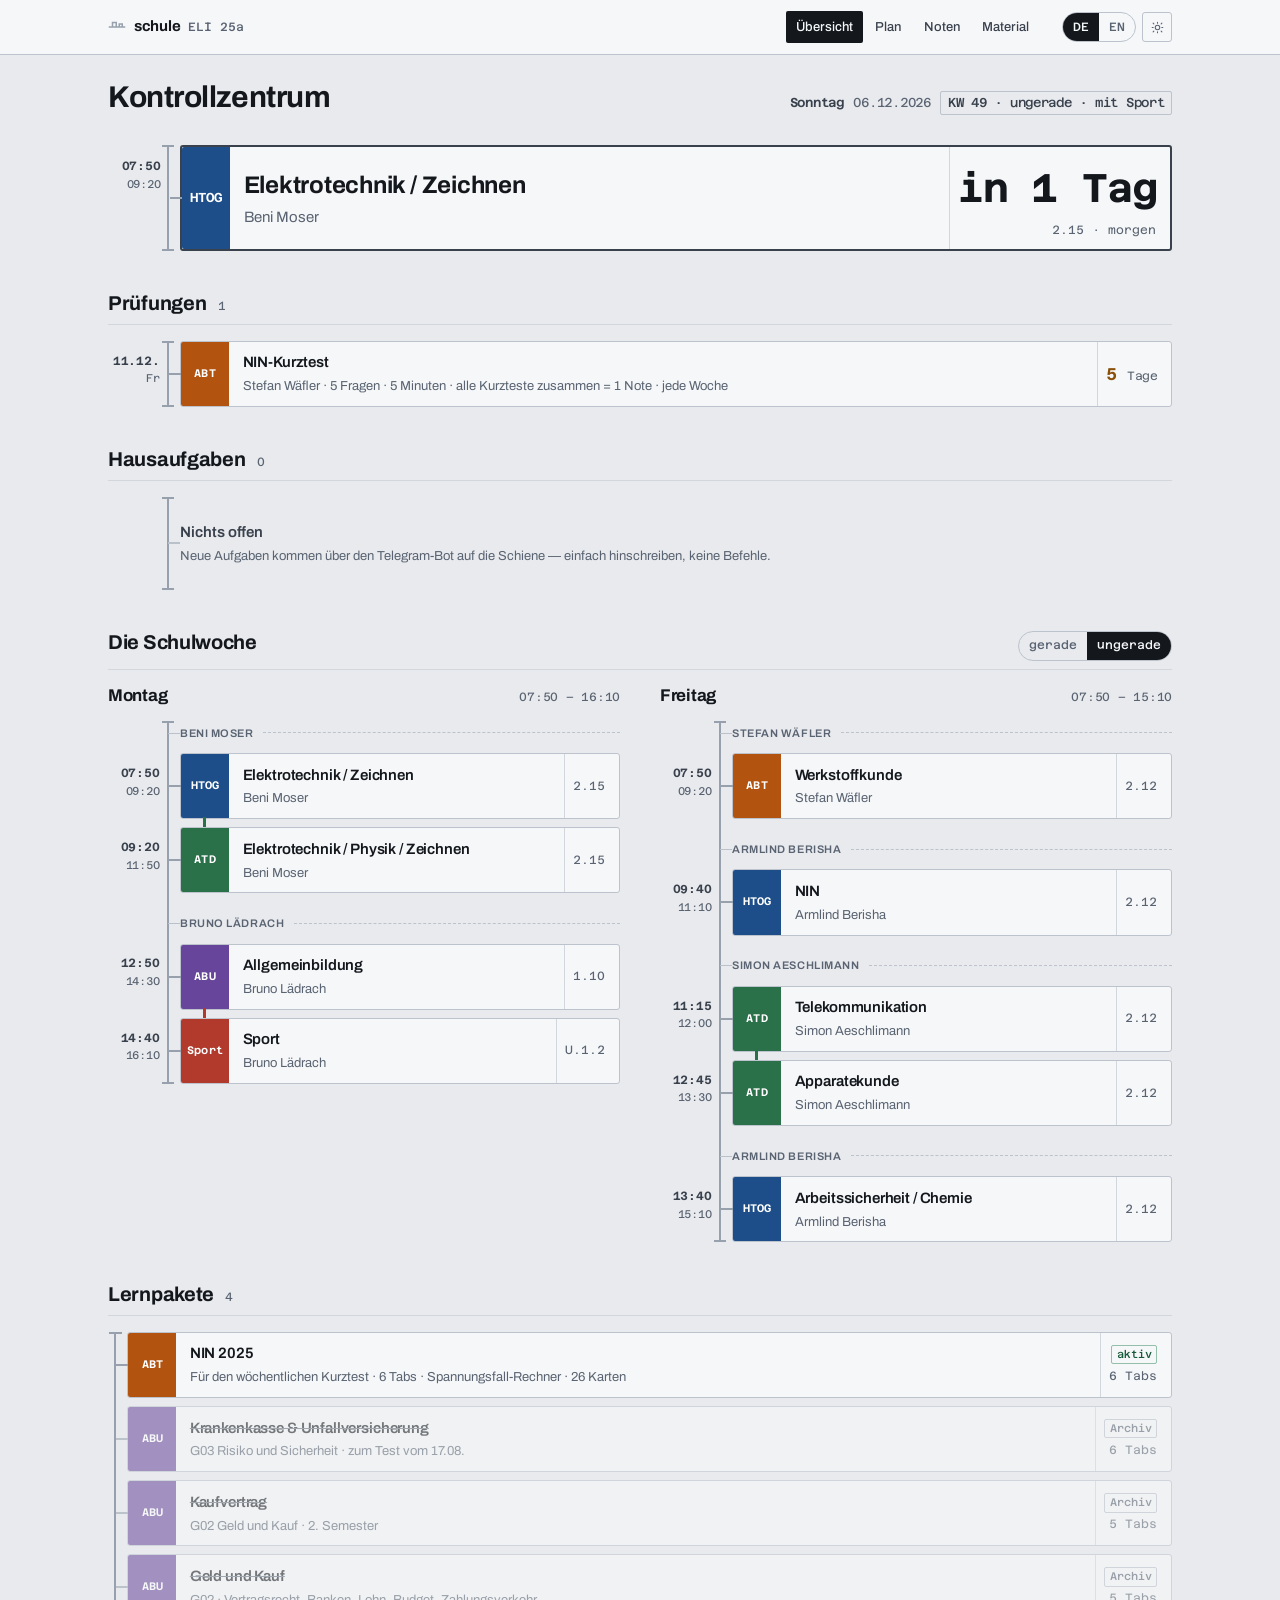
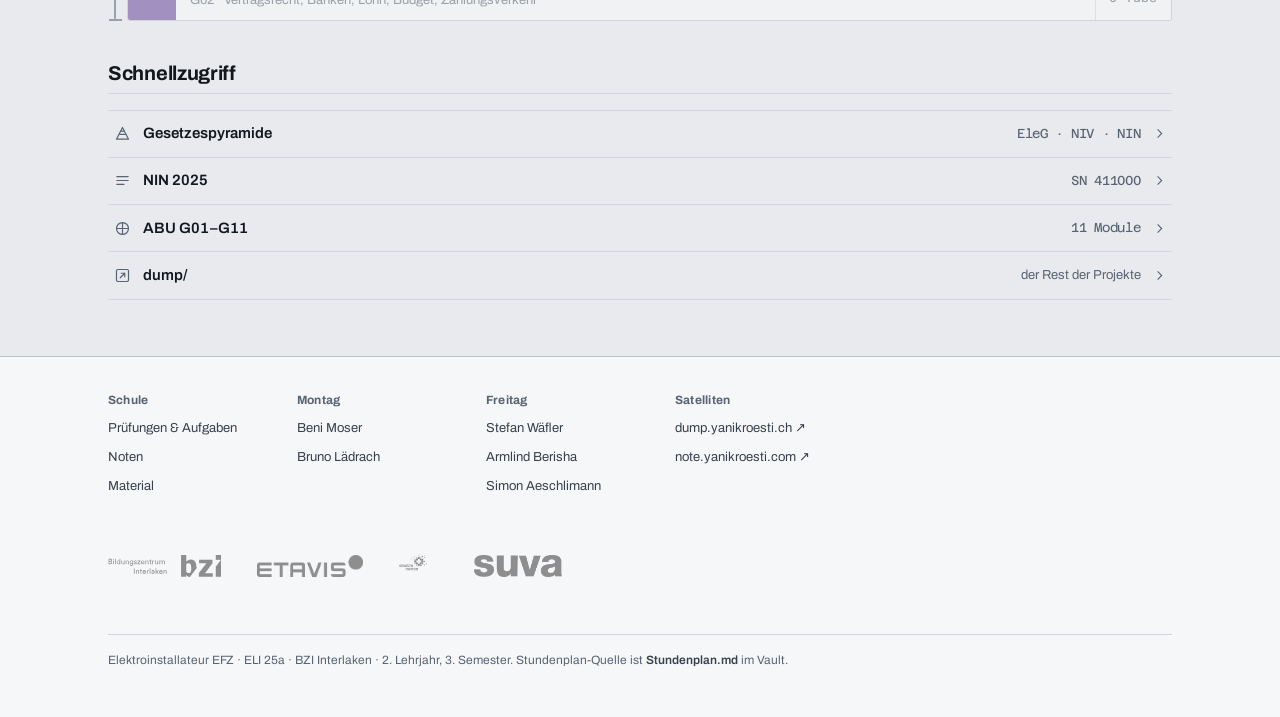
==== commit 89891026: "Redesign: Klemmenleiste — neue visuelle Welt Der Schultag ist eine Hutschiene, jede Lektion eine Rei" ====
--- a/index.html
+++ b/index.html
@@ -5,116 +5,97 @@
 <meta name="viewport" content="width=device-width, initial-scale=1">
 <title data-de="Kontrollzentrum — Schule" data-en="Control Centre — School">Kontrollzentrum — Schule</title>
 <meta name="description" content="Stundenplan, Prüfungen, Hausaufgaben und Material — Elektroinstallateur EFZ, ELI 25a, BZI Interlaken.">
-<meta name="theme-color" content="#f7f5f1">
+<meta name="theme-color" content="#e8eaee" media="(prefers-color-scheme: light)">
+<meta name="theme-color" content="#10131a" media="(prefers-color-scheme: dark)">
 <script>(function(){try{var l=localStorage.getItem('schule-lang');if(l==='en'||l==='de'){document.documentElement.setAttribute('data-l',l);document.documentElement.setAttribute('lang',l==='en'?'en':'de-CH');}var t=localStorage.getItem('schule-theme');if(t==='dark'||t==='light'){document.documentElement.setAttribute('data-theme',t);}}catch(e){}})();</script>
 <link rel="preconnect" href="https://fonts.googleapis.com">
 <link rel="preconnect" href="https://fonts.gstatic.com" crossorigin>
-<link href="https://fonts.googleapis.com/css2?family=Bricolage+Grotesque:opsz,wght@12..96,600;12..96,700;12..96,800&family=Instrument+Sans:wght@400;500;600;700&family=JetBrains+Mono:wght@400;500;600;700&display=swap" rel="stylesheet">
+<link href="https://fonts.googleapis.com/css2?family=Archivo:wght@400;500;600;700&family=Azeret+Mono:wght@400;500;600&display=swap" rel="stylesheet">
 <link rel="stylesheet" href="assets/core.css">
 <style>
-/* ---------- Hero ---------- */
-.hero { padding: clamp(2rem, 6vw, 3.5rem) 0 0; }
-.hero-top { display: flex; flex-wrap: wrap; align-items: flex-end; gap: 1rem 2rem; margin-bottom: 1.75rem; }
-.hero h1 { font-size: clamp(2rem, 6vw, 3.4rem); letter-spacing: -.04em; }
-.hero h1 span { display: block; color: var(--muted); font-weight: 600; font-size: .42em; letter-spacing: -.01em; margin-top: .5rem; }
-.kw {
-  margin-left: auto; text-align: right; font-family: var(--f-mono);
-  font-size: .74rem; color: var(--muted); line-height: 1.5;
-}
-.kw b { display: block; font-size: 1.6rem; color: var(--ink); font-weight: 700; letter-spacing: -.02em; }
-.kw .badge {
-  display: inline-block; margin-top: .3rem; padding: .16rem .5rem; border-radius: 999px;
-  font-size: .62rem; font-weight: 700; letter-spacing: .08em; text-transform: uppercase;
-  border: 1px solid var(--line-2);
-}
-
-/* ---------- Nächste Lektion ---------- */
-.next {
-  position: relative; overflow: hidden;
-  padding: clamp(1.4rem, 4vw, 2.2rem);
-  display: grid; gap: 1.25rem;
-  grid-template-columns: minmax(0, 1fr) auto;
-  align-items: center;
-  border-left: 4px solid var(--c, var(--line-2));
-}
-.next::after {
-  content: ""; position: absolute; inset: 0; pointer-events: none;
-  background: radial-gradient(80% 130% at 0% 0%, color-mix(in srgb, var(--c, transparent) 9%, transparent), transparent 62%);
-}
-.next .lbl { margin-bottom: .55rem; }
-.next .subj { display: flex; align-items: center; gap: .6rem; flex-wrap: wrap; margin-bottom: .45rem; }
-.next h2 { font-size: clamp(1.35rem, 3.6vw, 2rem); letter-spacing: -.03em; }
-.next .meta { color: var(--muted); font-size: .88rem; margin-top: .4rem; display: flex; flex-wrap: wrap; gap: .2rem .9rem; }
-.next .meta b { color: var(--ink-2); font-weight: 600; }
-.next .cd { text-align: right; }
-.next .cd .t { font-family: var(--f-mono); font-size: clamp(1.5rem, 4vw, 2.1rem); font-weight: 700; letter-spacing: -.03em; white-space: nowrap; }
-.next .cd .d { font-size: .78rem; color: var(--muted); margin-top: .15rem; }
-.next.live .cd .t { color: var(--ok); }
-
-/* ---------- Woche ---------- */
-.week { display: grid; grid-template-columns: repeat(2, minmax(0, 1fr)); gap: 1rem; }
-.daycol { padding: 1.15rem 1.15rem 1.3rem; }
-.daycol > header { display: flex; align-items: baseline; gap: .55rem; margin-bottom: .9rem; padding-bottom: .7rem; border-bottom: 1px solid var(--line); }
-.daycol > header h3 { font-size: 1.02rem; }
-.daycol > header .dt { font-family: var(--f-mono); font-size: .7rem; color: var(--faint); margin-left: auto; }
-.lesson {
-  display: grid; grid-template-columns: 4.6rem 1fr; gap: .1rem .8rem;
-  padding: .62rem 0; border-bottom: 1px dashed var(--line);
-  position: relative;
-}
-.lesson:last-child { border-bottom: 0; }
-.lesson .tm { font-family: var(--f-mono); font-size: .72rem; color: var(--muted); padding-top: .12rem; font-variant-numeric: tabular-nums; }
-.lesson .bd { min-width: 0; }
-.lesson .tt { display: flex; align-items: center; gap: .45rem; flex-wrap: wrap; }
-.lesson .who { font-weight: 600; font-size: .92rem; }
-.lesson .tp { font-size: .8rem; color: var(--muted); grid-column: 2; }
-.lesson .rm { font-family: var(--f-mono); font-size: .66rem; color: var(--faint); }
-.lesson.now { background: color-mix(in srgb, var(--ok) 8%, transparent); border-radius: var(--r-s); padding-left: .5rem; padding-right: .5rem; margin: 0 -.5rem; }
-.lesson.now::before { content: ""; position: absolute; left: -.5rem; top: .6rem; bottom: .6rem; width: 3px; border-radius: 2px; background: var(--ok); }
-
-/* ---------- Lehrpersonen ---------- */
-.teachers { display: grid; grid-template-columns: repeat(auto-fill, minmax(232px, 1fr)); gap: 1rem; }
-.tcard {
-  display: block; text-decoration: none; padding: 1.2rem 1.2rem 1.3rem;
-  position: relative; overflow: hidden;
-}
-.tcard::before {
-  content: ""; position: absolute; inset: 0 auto 0 0; width: 3px;
-  background: linear-gradient(180deg, var(--c1), var(--c2, var(--c1)));
-}
-.tcard .day { font-family: var(--f-mono); font-size: .64rem; letter-spacing: .1em; text-transform: uppercase; color: var(--faint); }
-.tcard h3 { font-size: 1.1rem; margin: .35rem 0 .5rem; letter-spacing: -.02em; }
-.tcard .chips { display: flex; gap: .3rem; flex-wrap: wrap; margin-bottom: .6rem; }
-.tcard p { font-size: .84rem; color: var(--muted); margin: 0; line-height: 1.5; }
-.tcard .go { position: absolute; right: 1rem; top: 1.15rem; color: var(--faint); transition: transform .25s var(--ease), color .25s; }
-.tcard:hover .go { transform: translate(3px, -3px); color: var(--ink); }
-.tcard .exam {
-  display: inline-block; margin-top: .7rem; font-family: var(--f-mono); font-size: .6rem;
-  letter-spacing: .07em; text-transform: uppercase; color: var(--s-abt);
-  border: 1px solid color-mix(in srgb, var(--s-abt) 40%, transparent);
-  padding: .12rem .4rem; border-radius: 999px;
-}
-
-/* ---------- Schnellzugriff ---------- */
-.quick { display: grid; grid-template-columns: repeat(auto-fit, minmax(170px, 1fr)); gap: .8rem; }
-.qcard { display: flex; align-items: center; gap: .75rem; padding: 1rem 1.1rem; text-decoration: none; }
-.qcard svg { width: 19px; height: 19px; color: var(--muted); flex: none; }
-.qcard b { font-weight: 600; font-size: .92rem; display: block; }
-.qcard span { font-size: .76rem; color: var(--muted); }
-
-@media (max-width: 720px) {
-  .week { grid-template-columns: 1fr; }
-  .next { grid-template-columns: 1fr; }
-  .next .cd { text-align: left; }
-  .kw { margin-left: 0; text-align: left; }
-}
+/* ---- Schienenkopf: das Schild am Verteilkasten ---- */
+.board {
+  display: flex; flex-wrap: wrap; align-items: baseline; gap: 0.5rem 1.25rem;
+  padding: 1.5rem 0 1.15rem;
+}
+.board h1 { font-size: var(--t-2xl); }
+.board .id {
+  margin-left: auto;
+  font-family: var(--f-data); font-variant-numeric: tabular-nums;
+  font-size: var(--t-s); color: var(--muted); letter-spacing: -0.02em;
+  display: flex; align-items: center; gap: 0.6rem; flex-wrap: wrap;
+}
+.board .id b { color: var(--ink-2); font-weight: 600; }
+.board .id .kwb {
+  border: 1px solid var(--line-2); border-radius: var(--r-s);
+  padding: 0.05rem 0.4rem; font-weight: 500; color: var(--ink-2);
+}
+@media (max-width: 660px) { .board .id { margin-left: 0; width: 100%; } }
+
+/* ---- Zwei Schienen nebeneinander: die Schulwoche ---- */
+.week2 { display: grid; grid-template-columns: repeat(2, minmax(0, 1fr)); gap: 1.75rem 2.5rem; }
+.daybox > h3 {
+  font-size: var(--t-m); margin-bottom: 0.15rem;
+  display: flex; align-items: baseline; gap: 0.55rem;
+}
+.daybox > h3 .dt {
+  font-family: var(--f-data); font-size: var(--t-xs); color: var(--muted);
+  font-weight: 400; font-variant-numeric: tabular-nums; margin-left: auto;
+}
+.daybox > .rail { margin-top: 0.9rem; }
+@media (max-width: 820px) { .week2 { grid-template-columns: 1fr; gap: 2rem; } }
+
+/* ---- Schnellzugriff: eine Liste, kein zweites Kartenraster ---- */
+.index { border-top: 1px solid var(--line); }
+.index a {
+  display: flex; align-items: center; gap: 0.8rem;
+  padding: 0.72rem 0.35rem;
+  border-bottom: 1px solid var(--line);
+  text-decoration: none;
+  transition: background 0.14s var(--ease), padding-left 0.14s var(--ease);
+}
+.index a:hover { background: var(--plate); padding-left: 0.7rem; }
+.index a:active { background: var(--plate-2); }
+.index a > svg { width: 17px; height: 17px; color: var(--muted); flex: none; }
+.index a b { font-weight: 600; font-size: var(--t-b); }
+.index a .d { color: var(--muted); font-size: var(--t-s); margin-left: auto; text-align: right; }
+.index a .go { width: 13px; height: 13px; color: var(--muted); flex: none; }
+@media (max-width: 560px) { .index a .d { display: none; } }
+
 </style>
 </head>
 <body>
+<!--
+  DIRECTION CONTRACT — schule.yanikroesti.ch
+  THESIS: Der Schultag ist eine Hutschiene. Jede Lektion ist eine Reihenklemme
+    darauf, gleiches Rastermass, beschriftetes Markierungsschild, Farbe als
+    Funktion. Verweigert das Kartenraster, das jedes Schul-Dashboard ausliefert.
+  OWN-WORLD: Kuehler Gehaeusegrau-Grund, verzinkte Schienenlinie, flache
+    Objekte mit 2-3px Radien und ohne Schlagschatten. Fuenf gesaettigte
+    Klemmenfarben (ABT orange, HTOG blau, ATD gruen, ABU violett, Sport rot)
+    auf beschrifteten Fuessen. Archivo durchgehend; Azeret Mono nur fuer Messwerte.
+  STORY: Yanik oeffnet muede, sieht die naechste Klemme und ihren Countdown,
+    weiss was er schuldet, und geht wieder.
+  FIRST VIEWPORT: Flache Kopfleiste mit Haarlinie; Schienenkopf mit Tag, Datum
+    und Kalenderwoche; darunter die naechste Lektion als eine doppelt hohe
+    Klemme auf eigener Schiene — Farbfuss links, Zeit auf dem Markierungsschild,
+    Countdown rechts als Messwert.
+  FORM: Klemmenleiste, Kandidat 6 von 7, seed 755b7433.
+  RAISED — Fahrplan: eine Zeile beherrscht die Tafel. Schweizer Raster: eine
+    Familie, enge Stufen, Ruhe. Messgeraet: Countdown und Noten sind Messwerte
+    mit Einheit und sichtbarer 4.0-Grenze.
+  FINISH: unreviewed and undocumented is unfinished; this build ends with the
+    finish review, the verdict, and DESIGN.md
+-->
 
 <header class="topbar">
   <div class="wrap">
-    <a class="brand" href="./">schule<i>/ ELI 25a</i></a>
+    <a class="brand" href="./">
+      <svg class="mk" viewBox="0 0 24 24" fill="none" stroke="currentColor" stroke-width="2" stroke-linecap="square" aria-hidden="true">
+        <path d="M2 12h20M6 12V6h5v6M15 12V8h4v4"/>
+      </svg>
+      schule<i>ELI 25a</i>
+    </a>
     <nav class="nav">
       <a href="./" aria-current="page"><span lang="de">Übersicht</span><span lang="en">Overview</span></a>
       <a href="plan.html"><span lang="de">Plan</span><span lang="en">Plan</span></a>
@@ -128,9 +109,9 @@
       </div>
       <button class="iconbtn" type="button" data-theme-toggle
               data-de-label="Hell/Dunkel umschalten" data-en-label="Toggle light/dark">
-        <svg viewBox="0 0 24 24" fill="none" stroke="currentColor" stroke-width="1.9" stroke-linecap="round">
-          <path d="M12 3v1.5M12 19.5V21M4.2 4.2l1.1 1.1M18.7 18.7l1.1 1.1M3 12h1.5M19.5 12H21M4.2 19.8l1.1-1.1M18.7 5.3l1.1-1.1"/>
-          <circle cx="12" cy="12" r="3.8"/>
+        <svg viewBox="0 0 24 24" fill="none" stroke="currentColor" stroke-width="1.7" stroke-linecap="round" aria-hidden="true">
+          <path d="M12 3.5v1.6M12 18.9v1.6M5 5l1.15 1.15M17.85 17.85 19 19M3.5 12h1.6M18.9 12h1.6M5 19l1.15-1.15M17.85 6.15 19 5"/>
+          <circle cx="12" cy="12" r="3.6"/>
         </svg>
       </button>
     </div>
@@ -139,436 +120,226 @@
 
 <main class="wrap">
 
-  <section class="hero">
-    <div class="hero-top">
-      <h1>
-        <span lang="de">Kontrollzentrum</span><span lang="en">Control Centre</span>
-        <span id="today"></span>
-      </h1>
-      <div class="kw">
-        <span lang="de">Kalenderwoche</span><span lang="en">Calendar week</span>
-        <b id="kw-num">–</b>
-        <span class="badge" id="kw-kind">–</span>
-      </div>
-    </div>
-    <article class="card next" id="next-card">
-      <div>
-        <div class="eyebrow lbl"><span lang="de">Als Nächstes</span><span lang="en">Up next</span></div>
-        <div class="subj" id="next-chips"></div>
-        <h2 id="next-title">…</h2>
-        <div class="meta" id="next-meta"></div>
-      </div>
-      <div class="cd">
-        <div class="t" id="next-cd">–</div>
-        <div class="d" id="next-when"></div>
-      </div>
-    </article>
-  </section>
-
-  <section class="sect">
+  <div class="board">
+    <h1><span lang="de">Kontrollzentrum</span><span lang="en">Control Centre</span></h1>
+    <p class="id" id="board-id"></p>
+  </div>
+
+  <!-- Die dominante Klemme: was als Nächstes läuft -->
+  <section aria-labelledby="next-h">
+    <h2 class="sr" id="next-h"><span lang="de">Als Nächstes</span><span lang="en">Up next</span></h2>
+    <div class="rail" id="next-rail">
+      <div class="skel"></div>
+    </div>
+  </section>
+
+  <section class="sect" aria-labelledby="tests-h">
     <div class="sect-h">
-      <h2><span lang="de">Prüfungen</span><span lang="en">Exams</span></h2>
-      <span class="n" id="tests-n"></span>
-      <span class="rule"></span>
-    </div>
-    <div class="stack" id="tests"></div>
-  </section>
-
-  <section class="sect">
+      <h2 id="tests-h"><span lang="de">Prüfungen</span><span lang="en">Exams</span></h2>
+      <span class="count" id="tests-n"></span>
+      <span class="spacer"></span>
+    </div>
+    <div class="rail" id="tests"><div class="skel"></div></div>
+  </section>
+
+  <section class="sect" aria-labelledby="hw-h">
     <div class="sect-h">
-      <h2><span lang="de">Hausaufgaben</span><span lang="en">Homework</span></h2>
-      <span class="n" id="hw-n"></span>
-      <span class="rule"></span>
-    </div>
-    <div class="stack" id="homework"></div>
-  </section>
-
-  <section class="sect">
+      <h2 id="hw-h"><span lang="de">Hausaufgaben</span><span lang="en">Homework</span></h2>
+      <span class="count" id="hw-n"></span>
+      <span class="spacer"></span>
+    </div>
+    <div class="rail" id="homework"><div class="skel"></div></div>
+  </section>
+
+  <section class="sect" aria-labelledby="week-h">
     <div class="sect-h">
-      <h2><span lang="de">Die Woche</span><span lang="en">The week</span></h2>
-      <span class="rule"></span>
-      <div class="wk-toggle" role="group" aria-label="Woche">
+      <h2 id="week-h"><span lang="de">Die Schulwoche</span><span lang="en">The school week</span></h2>
+      <span class="spacer"></span>
+      <div class="wk-toggle" role="group" aria-label="Woche gerade oder ungerade">
         <button type="button" data-week="even" aria-pressed="false">
-          <span lang="de">Gerade</span><span lang="en">Even</span>
+          <span lang="de">gerade</span><span lang="en">even</span>
         </button>
         <button type="button" data-week="odd" aria-pressed="false">
-          <span lang="de">Ungerade</span><span lang="en">Odd</span>
+          <span lang="de">ungerade</span><span lang="en">odd</span>
         </button>
       </div>
     </div>
-    <div class="week" id="week"></div>
-  </section>
-
-  <section class="sect">
+    <div class="week2" id="week"></div>
+  </section>
+
+  <div id="lp-host"></div>
+
+  <section class="sect" aria-labelledby="quick-h">
     <div class="sect-h">
-      <h2><span lang="de">Lehrpersonen</span><span lang="en">Teachers</span></h2>
-      <span class="n">5</span>
-      <span class="rule"></span>
-    </div>
-    <div class="teachers" id="teachers"></div>
-  </section>
-
-  <div id="lp-host"></div>
-
-  <section class="sect">
-    <div class="sect-h">
-      <h2><span lang="de">Schnellzugriff</span><span lang="en">Quick access</span></h2>
-      <span class="rule"></span>
-    </div>
-    <div class="quick">
-      <a class="card hoverable qcard rv" href="lehrer/waefler.html#gesetzespyramide">
-        <svg viewBox="0 0 24 24" fill="none" stroke="currentColor" stroke-width="1.8" stroke-linejoin="round"><path d="M12 3 3 20h18L12 3Z"/><path d="M7.5 13h9M9.7 8.5h4.6"/></svg>
-        <span><b>Gesetzespyramide</b><span lang="de">EleG · NIV · NIN</span><span lang="en">Swiss electrical law hierarchy</span></span>
+      <h2 id="quick-h"><span lang="de">Schnellzugriff</span><span lang="en">Quick access</span></h2>
+      <span class="spacer"></span>
+    </div>
+    <nav class="index">
+      <a href="lehrer/waefler.html#gesetzespyramide">
+        <svg viewBox="0 0 24 24" fill="none" stroke="currentColor" stroke-width="1.7" stroke-linejoin="round" aria-hidden="true"><path d="M12 3.5 3.5 20h17L12 3.5Z"/><path d="M7.4 13.2h9.2M9.6 8.7h4.8"/></svg>
+        <b>Gesetzespyramide</b>
+        <span class="d data">EleG · NIV · NIN</span>
+        <svg class="go" viewBox="0 0 24 24" fill="none" stroke="currentColor" stroke-width="2" stroke-linecap="round" aria-hidden="true"><path d="M9 5l7 7-7 7"/></svg>
       </a>
-      <a class="card hoverable qcard rv" href="lehrer/waefler.html">
-        <svg viewBox="0 0 24 24" fill="none" stroke="currentColor" stroke-width="1.8" stroke-linecap="round"><path d="M4 6h16M4 12h16M4 18h10"/></svg>
-        <span><b>NIN 2025</b><span lang="de">SN 411000 · Kurztest jede Woche</span><span lang="en">SN 411000 · weekly short test</span></span>
+      <a href="lehrer/waefler.html">
+        <svg viewBox="0 0 24 24" fill="none" stroke="currentColor" stroke-width="1.7" stroke-linecap="round" aria-hidden="true"><path d="M4 6.5h16M4 12h16M4 17.5h10"/></svg>
+        <b>NIN 2025</b>
+        <span class="d data">SN 411000</span>
+        <svg class="go" viewBox="0 0 24 24" fill="none" stroke="currentColor" stroke-width="2" stroke-linecap="round" aria-hidden="true"><path d="M9 5l7 7-7 7"/></svg>
       </a>
-      <a class="card hoverable qcard rv" href="lehrer/laedrach.html">
-        <svg viewBox="0 0 24 24" fill="none" stroke="currentColor" stroke-width="1.8" stroke-linejoin="round"><circle cx="12" cy="12" r="8.5"/><path d="M12 3.5v17M3.5 12h17"/></svg>
-        <span><b>ABU G01–G11</b><span lang="de">Themenbereiche und Stand</span><span lang="en">Modules and progress</span></span>
+      <a href="lehrer/laedrach.html">
+        <svg viewBox="0 0 24 24" fill="none" stroke="currentColor" stroke-width="1.7" stroke-linejoin="round" aria-hidden="true"><circle cx="12" cy="12" r="8.4"/><path d="M12 3.6v16.8M3.6 12h16.8"/></svg>
+        <b>ABU G01–G11</b>
+        <span class="d data">11 Module</span>
+        <svg class="go" viewBox="0 0 24 24" fill="none" stroke="currentColor" stroke-width="2" stroke-linecap="round" aria-hidden="true"><path d="M9 5l7 7-7 7"/></svg>
       </a>
-      <a class="card hoverable qcard rv" href="https://dump.yanikroesti.ch" target="_blank" rel="noopener">
-        <svg viewBox="0 0 24 24" fill="none" stroke="currentColor" stroke-width="1.8" stroke-linecap="round"><path d="M8 16 16 8M9.5 8H16v6.5"/><rect x="3.5" y="3.5" width="17" height="17" rx="4"/></svg>
-        <span><b>dump/</b><span lang="de">der Rest der Projekte</span><span lang="en">everything else</span></span>
+      <a href="https://dump.yanikroesti.ch" target="_blank" rel="noopener">
+        <svg viewBox="0 0 24 24" fill="none" stroke="currentColor" stroke-width="1.7" stroke-linecap="round" stroke-linejoin="round" aria-hidden="true"><rect x="3.5" y="3.5" width="17" height="17" rx="2"/><path d="M8.8 15.2 15.2 8.8M10.2 8.8h5v5"/></svg>
+        <b>dump/</b>
+        <span class="d"><span lang="de">der Rest der Projekte</span><span lang="en">everything else</span></span>
+        <svg class="go" viewBox="0 0 24 24" fill="none" stroke="currentColor" stroke-width="2" stroke-linecap="round" aria-hidden="true"><path d="M9 5l7 7-7 7"/></svg>
       </a>
-    </div>
+    </nav>
   </section>
 
 </main>
 
-<footer class="foot">
-  <div class="wrap">
-    <div class="col">
-      <h4><span lang="de">Schule</span><span lang="en">School</span></h4>
-      <ul>
-        <li><a href="plan.html"><span lang="de">Prüfungen &amp; Aufgaben</span><span lang="en">Exams &amp; homework</span></a></li>
-        <li><a href="noten.html"><span lang="de">Noten</span><span lang="en">Grades</span></a></li>
-        <li><a href="material.html"><span lang="de">Material</span><span lang="en">Material</span></a></li>
-      </ul>
-    </div>
-    <div class="col">
-      <h4><span lang="de">Montag</span><span lang="en">Monday</span></h4>
-      <ul>
-        <li><a href="lehrer/moser.html">Beni Moser</a></li>
-        <li><a href="lehrer/laedrach.html">Bruno Lädrach</a></li>
-      </ul>
-    </div>
-    <div class="col">
-      <h4><span lang="de">Freitag</span><span lang="en">Friday</span></h4>
-      <ul>
-        <li><a href="lehrer/waefler.html">Stefan Wäfler</a></li>
-        <li><a href="lehrer/berisha.html">Armlind Berisha</a></li>
-        <li><a href="lehrer/aeschlimann.html">Simon Aeschlimann</a></li>
-      </ul>
-    </div>
-    <div class="col">
-      <h4>Satelliten</h4>
-      <ul>
-        <li><a href="https://dump.yanikroesti.ch" target="_blank" rel="noopener">dump.yanikroesti.ch ↗</a></li>
-        <li><a href="https://note.yanikroesti.com" target="_blank" rel="noopener">note.yanikroesti.com ↗</a></li>
-      </ul>
-    </div>
-    <div class="logos">
-      <a href="https://bzi.ch" target="_blank" rel="noopener"
-         data-de-title="Bildungszentrum Interlaken" data-en-title="Interlaken education centre">
-        <img src="logos/bzi.svg" alt="BZI — Bildungszentrum Interlaken" loading="lazy" width="134" height="24">
-      </a>
-      <a href="https://www.etavis.ch" target="_blank" rel="noopener"
-         data-de-title="Etavis — Lehrbetrieb" data-en-title="Etavis — training company">
-        <img src="logos/etavis.png" alt="Etavis" loading="lazy" width="115" height="24">
-      </a>
-      <a href="https://www.electrosuisse.ch" target="_blank" rel="noopener"
-         data-de-title="Electrosuisse — Herausgeberin der NIN" data-en-title="Electrosuisse — publisher of the NIN">
-        <img src="logos/ElectroSuisse.png" alt="Electrosuisse" loading="lazy" width="42" height="24">
-      </a>
-      <a href="https://www.suva.ch" target="_blank" rel="noopener"
-         data-de-title="Suva — Arbeitssicherheit" data-en-title="Suva — workplace safety">
-        <img src="logos/suva.png" alt="Suva" loading="lazy" width="96" height="24">
-      </a>
-    </div>
-
-    <div class="colophon">
-      <span lang="de">Elektroinstallateur EFZ · ELI 25a · BZI Interlaken · 2. Lehrjahr, 3. Semester.
-        Stundenplan-Quelle ist <b>Stundenplan.md</b> im Vault.</span>
-      <span lang="en">Electrical installer EFZ · class ELI 25a · BZI Interlaken · 2nd year, 3rd semester.
-        The timetable source of truth is <b>Stundenplan.md</b> in the vault.</span>
-    </div>
-  </div>
-</footer>
+<div id="foot-host"></div>
 
 <script src="assets/i18n.js"></script>
 <script src="assets/app.js"></script>
+<script src="assets/shell.js"></script>
+<script src="assets/rail.js"></script>
 <script src="assets/lernpakete.js"></script>
 <script>
 (function () {
   'use strict';
-  var S = window.Schule;
-  var seed = null;
+  var S = window.Schule, R = window.Rail;
+  var seed = null, tick = null;
 
   function lang() { return document.documentElement.getAttribute('data-l') || 'de'; }
-  function tx(o) { if (!o) return ''; return o[lang()] || o.de || o.en || ''; }
-  function el(tag, cls, html) {
-    var n = document.createElement(tag);
-    if (cls) n.className = cls;
-    if (html != null) n.innerHTML = html;
-    return n;
-  }
-  function esc(s) {
-    return String(s).replace(/[&<>"]/g, function (c) {
-      return { '&': '&amp;', '<': '&lt;', '>': '&gt;', '"': '&quot;' }[c];
-    });
-  }
-
-  var render = {};
-
-  /* ---------- Kopf ---------- */
-  render.head = function () {
+  function tx(o) { if (!o) return ''; return typeof o === 'string' ? o : (o[lang()] || o.de || o.en || ''); }
+
+  /* ---------- Schienenkopf ---------- */
+  function head() {
     var now = new Date();
-    var kw = S.isoWeek(now);
-    var kind = S.weekKind(now);
-    document.getElementById('kw-num').textContent = kw;
-    var badge = document.getElementById('kw-kind');
-    badge.innerHTML = kind === 'even'
+    var kw = S.isoWeek(now), kind = S.weekKind(now);
+    var parity = kind === 'even'
       ? '<span lang="de">gerade · kein Sport</span><span lang="en">even · no sport</span>'
       : '<span lang="de">ungerade · mit Sport</span><span lang="en">odd · with sport</span>';
-    document.getElementById('today').textContent =
-      S.dayName(now, lang()) + ', ' + S.fmtDate(now, lang());
-  };
-
-  /* ---------- Nächste Lektion ---------- */
-  render.next = function () {
-    var D = S.data();
+    document.getElementById('board-id').innerHTML =
+      '<b>' + S.dayName(now, lang()) + '</b>' + S.fmtDate(now, lang()) +
+      '<span class="kwb">KW ' + kw + ' · ' + parity + '</span>';
+  }
+
+  /* ---------- Die nächste Lektion ---------- */
+  function next() {
+    var host = document.getElementById('next-rail');
     var n = S.nextLesson();
-    var card = document.getElementById('next-card');
-    if (!n) {
-      document.getElementById('next-title').textContent =
-        lang() === 'en' ? 'No lesson in the next three weeks' : 'Keine Lektion in den nächsten drei Wochen';
-      document.getElementById('next-cd').textContent = '–';
-      return;
-    }
-    var l = n.lesson;
-    var sub = D.subjects[l.subject];
-    var t = D.teacherById[l.teacher];
-
-    card.style.setProperty('--c', sub.color);
-    card.classList.toggle('live', n.running);
-
-    document.getElementById('next-chips').innerHTML =
-      '<span class="chip s-' + l.subject + '">' + esc(sub.code) + '</span>' +
-      '<span class="rm mono" style="font-size:.7rem;color:var(--faint)">' + esc(l.room) + '</span>';
-    document.getElementById('next-title').textContent = t.name;
-    document.getElementById('next-meta').innerHTML =
-      '<span><b>' + esc(l.start) + '–' + esc(l.end) + '</b></span>' +
-      '<span>' + esc(S.dayName(n.date, lang())) + ', ' + esc(S.fmtDate(n.date, lang())) + '</span>' +
-      '<span>' + esc(tx(l.topic)) + '</span>';
-
-    function tick() {
-      document.getElementById('next-cd').textContent = S.until(n.startsAt, lang(), n.running);
-      document.getElementById('next-when').textContent = n.running
-        ? (lang() === 'en' ? 'until ' : 'bis ') + l.end
-        : (lang() === 'en' ? 'starts ' : 'beginnt ') + l.start;
-    }
-    tick();
-    clearInterval(render._cd);
-    render._cd = setInterval(tick, 30000);
-  };
-
-  /* ---------- Woche ---------- */
-  var forcedWeek = null;
-
-  render.week = function () {
-    var D = S.data();
-    var now = new Date();
-    var kind = forcedWeek || S.weekKind(now);
-    var host = document.getElementById('week');
-    host.innerHTML = '';
-
-    document.querySelectorAll('.wk-toggle button').forEach(function (b) {
-      b.setAttribute('aria-pressed', b.getAttribute('data-week') === kind ? 'true' : 'false');
+    if (!n) { host.innerHTML = R.bare(null, lang()); return; }
+    host.innerHTML = R.lesson(n.lesson, n.date, {
+      lead: true,
+      live: n.running,
+      value: S.until(n.startsAt, lang(), n.running),
+      when: n.running ? null : R.whenLabel(n.date, lang())
     });
-
-    // Montag dieser (oder der gewählten) Woche finden
-    var monday = new Date(now);
-    monday.setDate(monday.getDate() - ((now.getDay() + 6) % 7));
-    if (forcedWeek && S.weekKind(monday) !== forcedWeek) monday.setDate(monday.getDate() + 7);
-
-    [1, 5].forEach(function (dayNo) {
-      var d = new Date(monday);
-      d.setDate(d.getDate() + (dayNo - 1));
-      var ls = S.lessonsFor(d).filter(function (l) { return l.week === 'all' || l.week === kind; });
-
-      var col = el('article', 'card daycol rv');
-      var h = el('header');
-      h.innerHTML = '<h3>' + esc(S.dayName(d, lang())) + '</h3>' +
-                    '<span class="dt">' + esc(S.fmtDate(d, lang())) + '</span>';
-      col.appendChild(h);
-
-      ls.forEach(function (l) {
-        var sub = D.subjects[l.subject];
-        var t = D.teacherById[l.teacher];
-        var running = (function () {
-          var today = new Date();
-          return today.toDateString() === d.toDateString() &&
-                 S.at(d, l.start) <= today && today < S.at(d, l.end);
-        })();
-        var row = el('div', 'lesson' + (running ? ' now' : ''));
-        row.innerHTML =
-          '<div class="tm">' + esc(l.start) + '<br>' + esc(l.end) + '</div>' +
-          '<div class="bd">' +
-            '<div class="tt">' +
-              '<span class="chip s-' + l.subject + '">' + esc(sub.code) + '</span>' +
-              '<span class="who">' + esc(t.name) + '</span>' +
-              '<span class="rm">' + esc(l.room) + '</span>' +
-            '</div>' +
-          '</div>' +
-          '<div class="tp">' + esc(tx(l.topic)) + '</div>';
-        col.appendChild(row);
-      });
-
-      host.appendChild(col);
-    });
-    S.reveal('#week .rv');
-  };
+  }
 
   /* ---------- Prüfungen ---------- */
-  function nextWeekday(dayNo) {
-    var d = new Date();
-    d.setHours(0, 0, 0, 0);
-    var delta = (dayNo - d.getDay() + 7) % 7;
-    if (delta === 0) delta = 0;
-    d.setDate(d.getDate() + delta);
-    return d;
-  }
-
-  render.tests = function () {
-    var D = S.data();
+  function tests() {
     var host = document.getElementById('tests');
-    host.innerHTML = '';
-    var items = [];
-
-    (seed.tests || []).forEach(function (t) {
-      items.push({ date: t.date, days: S.daysUntil(t.date), t: t, recurring: false });
-    });
-
+    var list = (seed.tests || []).slice()
+      .filter(function (t) { return S.daysUntil(t.date) >= 0; })
+      .sort(function (a, b) { return a.date.localeCompare(b.date); });
+
+    // Wiederkehrende Termine kommen dazu: der wöchentliche Kurztest.
     (seed.recurring || []).forEach(function (r) {
       var m = /^weekly:(\d)$/.exec(r.rrule || '');
       if (!m) return;
-      var d = nextWeekday(+m[1]);
-      var iso = d.getFullYear() + '-' + S.pad(d.getMonth() + 1) + '-' + S.pad(d.getDate());
-      items.push({ date: iso, days: S.daysUntil(iso), t: r, recurring: true });
+      var d = R.nextWeekday(+m[1]);
+      list.push({ id: r.id, kind: r.kind, teacher: r.teacher, subject: r.subject,
+                  date: S.iso(d), title: r.title, detail: r.detail, recurring: true });
     });
-
-    items.sort(function (a, b) { return a.days - b.days; });
-    items = items.filter(function (i) { return i.days >= 0; });
-
-    document.getElementById('tests-n').textContent = items.length;
-
-    if (!items.length) {
-      host.appendChild(el('div', 'card empty',
-        '<span lang="de">Keine Prüfung eingetragen.</span><span lang="en">No exams recorded.</span>'));
-      return;
+    list.sort(function (a, b) { return a.date.localeCompare(b.date); });
+
+    document.getElementById('tests-n').textContent = list.length;
+    host.innerHTML = list.length
+      ? list.map(function (t) { return R.entry(t, 'test', lang()); }).join('')
+      : R.bare({ kind: 'no-tests' }, lang());
+  }
+
+  /* ---------- Hausaufgaben ---------- */
+  function homework() {
+    var host = document.getElementById('homework');
+    var list = (seed.homework || []).slice()
+      .sort(function (a, b) { return (a.due || '').localeCompare(b.due || ''); });
+    document.getElementById('hw-n').textContent = list.length;
+    host.innerHTML = list.length
+      ? list.map(function (h) { return R.entry(h, 'homework', lang()); }).join('')
+      : R.bare({ kind: 'no-homework' }, lang());
+  }
+
+  /* ---------- Die Woche ---------- */
+  var weekKind = null;
+  function week() {
+    var host = document.getElementById('week');
+    var kind = weekKind || S.weekKind(new Date());
+    host.innerHTML = [1, 5].map(function (dow) {
+      var d = R.sampleDate(dow, kind);
+      return '<div class="daybox">' +
+        '<h3>' + S.dayName(d, lang()) +
+        '<span class="dt">' + R.dayTimespan(dow, kind) + '</span></h3>' +
+        '<div class="rail">' + R.day(d, { ignoreFree: true, lang: lang() }) + '</div>' +
+      '</div>';
+    }).join('');
+
+    var btns = document.querySelectorAll('.wk-toggle button[data-week]');
+    for (var i = 0; i < btns.length; i++) {
+      btns[i].setAttribute('aria-pressed', btns[i].getAttribute('data-week') === kind ? 'true' : 'false');
     }
-
-    items.forEach(function (it) {
-      var t = it.t;
-      var sub = D.subjects[t.subject];
-      var teacher = D.teacherById[t.teacher];
-      var cls = 'card hoverable row rv' + (it.days <= 2 ? ' soon' : it.days <= 7 ? ' warn' : '');
-      var row = el('article', cls);
-      row.style.setProperty('--c', sub.color);
-      row.innerHTML =
-        '<span class="dot"></span>' +
-        '<div>' +
-          '<div class="ttl">' + esc(tx(t.title)) +
-            (t.unconfirmed ? '<span class="tag-unconf"><span lang="de">unbestätigt</span><span lang="en">unconfirmed</span></span>' : '') +
-            (it.recurring ? '<span class="tag-unconf" style="color:var(--muted);border-color:var(--line-2)"><span lang="de">wöchentlich</span><span lang="en">weekly</span></span>' : '') +
-          '</div>' +
-          '<div class="sub">' + esc(teacher.name) + ' · ' + esc(sub.code) +
-            (t.detail ? ' · ' + esc(tx(t.detail)) : '') + '</div>' +
-        '</div>' +
-        '<div class="cnt"><b>' + (it.days === 0
-            ? (lang() === 'en' ? 'today' : 'heute')
-            : it.days + ' ' + (lang() === 'en' ? (it.days === 1 ? 'day' : 'days') : (it.days === 1 ? 'Tag' : 'Tage'))) +
-          '</b>' + esc(it.date.split('-').reverse().join('.')) + '</div>';
-      host.appendChild(row);
-    });
-    S.reveal('#tests .rv');
-  };
-
-  /* ---------- Hausaufgaben ---------- */
-  render.homework = function () {
-    var host = document.getElementById('homework');
-    host.innerHTML = '';
-    var hw = seed.homework || [];
-    document.getElementById('hw-n').textContent = hw.length;
-    if (!hw.length) {
-      host.appendChild(el('div', 'card empty',
-        '<span lang="de">Nichts offen. Schreib dem Bot, sobald etwas aufgegeben wird.</span>' +
-        '<span lang="en">Nothing open. Message the bot when something is set.</span>'));
+  }
+
+  function bindWeek() {
+    var btns = document.querySelectorAll('.wk-toggle button[data-week]');
+    for (var i = 0; i < btns.length; i++) {
+      btns[i].addEventListener('click', function () {
+        weekKind = this.getAttribute('data-week');
+        week();
+      });
     }
-  };
-
-  /* ---------- Lehrpersonen ---------- */
-  render.teachers = function () {
-    var D = S.data();
-    var host = document.getElementById('teachers');
-    host.innerHTML = '';
-    D.teachers.forEach(function (t, i) {
-      var c1 = D.subjects[t.subjects[0]].color;
-      var c2 = D.subjects[t.subjects[t.subjects.length - 1]].color;
-      var a = el('a', 'card hoverable tcard rv');
-      a.href = 'lehrer/' + t.id + '.html';
-      a.style.setProperty('--c1', c1);
-      a.style.setProperty('--c2', c2);
-      a.style.setProperty('--d', (i * 55) + 'ms');
-      a.innerHTML =
-        '<span class="go"><svg width="14" height="14" viewBox="0 0 24 24" fill="none" stroke="currentColor" stroke-width="2.2" stroke-linecap="round"><path d="M7 17 17 7M9 7h8v8"/></svg></span>' +
-        '<div class="day">' + (t.day === 1
-            ? '<span lang="de">Montag</span><span lang="en">Monday</span>'
-            : '<span lang="de">Freitag</span><span lang="en">Friday</span>') +
-          ' · ' + esc(t.room) + '</div>' +
-        '<h3>' + esc(t.name) + '</h3>' +
-        '<div class="chips">' + t.subjects.map(function (s) {
-            return '<span class="chip s-' + s + '">' + esc(D.subjects[s].code) + '</span>';
-          }).join('') + '</div>' +
-        '<p>' + esc(tx(t.blurb)) + '</p>' +
-        (t.exams ? '<span class="exam"><span lang="de">alle Prüfungen</span><span lang="en">all exams</span></span>' : '');
-      host.appendChild(a);
-    });
-    S.reveal('#teachers .rv');
-  };
-
+  }
+
+  /* ---------- Alles ---------- */
   function renderAll() {
-    render.head(); render.next(); render.week();
-    render.tests(); render.homework(); render.teachers();
-    if (render.lp) render.lp();
-  }
-
-  Promise.all([S.load(),
-               fetch('data/seed.json').then(function (r) { return r.json(); }),
-               window.Lernpakete ? window.Lernpakete.load('./') : null])
-    .then(function (parts) {
-      seed = parts[1];
-      render.lp = function () {
-        var h = document.getElementById('lp-host');
-        if (h && window.Lernpakete) h.innerHTML = window.Lernpakete.html(S.data().subjects);
-      };
-      renderAll(); render.lp();
-      S.reveal();
-      document.querySelectorAll('.wk-toggle button').forEach(function (b) {
-        b.addEventListener('click', function () {
-          var w = this.getAttribute('data-week');
-          forcedWeek = (forcedWeek === w) ? null : w;
-          render.week();
-        });
-      });
+    head(); next(); tests(); homework(); week();
+    document.getElementById('lp-host').innerHTML =
+      window.Lernpakete ? window.Lernpakete.html(S.data().subjects) : '';
+  }
+
+  function fail(host, e) {
+    document.getElementById(host).innerHTML =
+      '<div class="err"><b><span lang="de">Daten nicht geladen</span><span lang="en">Data did not load</span></b>' +
+      '<span lang="de">Die Seite konnte ihre Daten nicht lesen. Neu laden hilft meistens.</span>' +
+      '<span lang="en">The page could not read its data. A reload usually fixes it.</span></div>';
+  }
+
+  S.load()
+    .then(function () {
+      window.Shell.mountFooter(S.data().teachers);
+      return fetch('data/seed.json').then(function (r) { return r.json(); });
+    })
+    .then(function (d) {
+      seed = d;
+      return window.Lernpakete ? window.Lernpakete.load('./').catch(function () { return null; }) : null;
+    })
+    .then(function () {
+      renderAll();
+      bindWeek();
+      // Der Countdown ist ein Messwert; er läuft mit.
+      tick = setInterval(next, 30000);
       document.addEventListener('langchange', renderAll);
     })
-    .catch(function (e) {
-      console.error('Daten konnten nicht geladen werden:', e);
-      document.getElementById('next-title').textContent = 'Daten konnten nicht geladen werden';
-    });
+    .catch(function (e) { fail('next-rail', e); });
 })();
 </script>
 </body>
--- a/assets/core.css
+++ b/assets/core.css
@@ -1,192 +1,564 @@
 /* ============================================================
-   schule.yanikroesti.ch — Design-System
-   Fachfarben sind auch in data/subjects.json gespiegelt (für SVG/JS).
+   schule.yanikroesti.ch — Klemmenleiste
+   ------------------------------------------------------------
+   Die Welt ist eine Hutschiene. Der Schultag ist die Schiene,
+   jede Lektion eine Reihenklemme darauf: gleiches Rastermass,
+   beschriftetes Markierungsschild, und die Farbe bedeutet eine
+   Funktion, statt zu schmuecken.
+
+   Regeln, die diese Datei durchhaelt:
+   - Flach. Keine Schlagschatten. Ein Verteilkasten wirft keine.
+     Erhoehung wird genau einmal erklaert: durch Linie, nie zusaetzlich
+     durch Schatten.
+   - Kleine Radien (2-3px), wie Polyamid-Gehaeuse. Keine Pillen ausser
+     an echten kleinen Bedienelementen.
+   - Monospace nur fuer Messwerte: Zeiten, Countdown, Noten, Raum- und
+     Klemmennummern. Nirgends als technisches Kostuem.
+   - Feste rem-Stufen. Kein clamp() auf Ueberschriften: das hier ist
+     ein Werkzeug, keine Kampagnenseite.
+
+   Fachfarben sind auch in data/subjects.json gespiegelt (fuer SVG/JS).
    Beide Orte gleich halten.
    ============================================================ */
 
 :root {
-  /* Fächer */
-  --s-abt:   #f2a03d;
-  --s-htog:  #5b9bd5;
-  --s-atd:   #4fbf87;
-  --s-abu:   #a97bd6;
-  --s-sport: #f2645a;
-
-  /* Grundfläche — helles, warmes Papier */
-  --bg:        #f7f5f1;
-  --bg-deep:   #efece6;
-  --surface:   #ffffff;
-  --surface-2: #faf9f7;
-  --ink:       #15181d;
-  --ink-2:     #3d444f;
-  --muted:     #6d7683;
-  --faint:     #99a1ad;
-  --line:      #e2ded7;
-  --line-2:    #cfcabf;
-
-  --accent:    #1c1f26;
-  --ok:        #2f9e6a;
-  --warn:      #d98324;
-  --alert:     #d64545;
-
-  --r-s:  6px;
-  --r:    11px;
-  --r-l:  18px;
-  --r-xl: 26px;
-
-  --shadow-s: 0 1px 2px rgba(21,24,29,.05), 0 1px 3px rgba(21,24,29,.04);
-  --shadow:   0 2px 4px rgba(21,24,29,.04), 0 8px 20px -6px rgba(21,24,29,.10);
-  --shadow-l: 0 4px 8px rgba(21,24,29,.05), 0 20px 44px -12px rgba(21,24,29,.16);
-
-  --ease: cubic-bezier(.22,1,.36,1);
-  --ease-io: cubic-bezier(.4,0,.2,1);
-
-  --f-display: "Bricolage Grotesque", Archivo, system-ui, sans-serif;
-  --f-ui: "Instrument Sans", system-ui, -apple-system, "Segoe UI", sans-serif;
-  --f-mono: "JetBrains Mono", ui-monospace, SFMono-Regular, Consolas, monospace;
-
-  --wrap: 1180px;
+  /* ---- Faecher: gesaettigte Klemmenfarben, kein Pastell ----
+     Angelehnt an die Konvention echter Reihenklemmen, wo die Farbe
+     die Funktion nennt: orange = abgesichert/trennbar, blau = Neutral,
+     gruen = Schutz, violett = Sonderfunktion, rot = geschaltet.      */
+  --s-abt:   #b35310;   /* orange  — hier laufen alle Pruefungen */
+  --s-htog:  #1d4e89;   /* blau    — das Arbeitspferd */
+  --s-atd:   #2a7049;   /* gruen   — Dokumentation und Telekom */
+  --s-abu:   #66459b;   /* violett — Allgemeinbildung */
+  --s-sport: #b23a2c;   /* rot     — Sport */
+
+  /* ---- Grundflaechen: Innenraum eines Verteilkastens ----
+     Kuehles Hellgrau statt warmem Papier. Das ist eine bewusste
+     Abkehr: die Vorgaengerversion war cremefarben, und Creme ist
+     genau die Voreinstellung, in die dieses Genre immer faellt.  */
+  --ground:   #e8eaee;   /* Gehaeuse-Innenseite */
+  --plate:    #f6f7f9;   /* Montageplatte — die helle Flaeche */
+  --plate-2:  #eef0f3;   /* zweite Ebene: Kopfleiste, Panels */
+  --rail:     #97a1ad;   /* verzinkte Hutschiene */
+  --rail-2:   #b9c1cb;   /* Schiene, zurueckgenommen */
+
+  --ink:      #14181d;
+  --ink-2:    #39414d;
+  --muted:    #596371;
+  --faint:    #69727f;
+  --line:     #d2d7de;
+  --line-2:   #bcc3cd;
+
+  --accent:   #14181d;   /* primaere Aktion, aktive Auswahl */
+  --live:     #1d7a4d;   /* laeuft gerade — als Flaeche/Rahmen */
+  --live-ink: #155a39;   /* dieselbe Bedeutung als Schrift auf gruen getoentem Grund */
+  --warn:     #a8620c;   /* unbestaetigt, offen — als Flaeche/Rahmen */
+  --warn-ink: #8a5009;   /* dieselbe Bedeutung als Schrift auf warm getoentem Grund */
+  --alert:    #b02a1e;   /* faellig, ungenuegend */
+
+  /* Radien wie Polyamid-Gehaeuse: klein, nicht rund */
+  --r-s: 2px;
+  --r:   3px;
+  --r-l: 4px;
+
+  --pitch: 0.5rem;       /* Rastermass zwischen Klemmen */
+  --foot:  3rem;         /* Breite des farbigen Klemmenfusses */
+  --strip: 4.5rem;       /* Breite des Markierungsschilds (Zeitspalte) —
+                            gemessen am laengsten Label "21.08.": 48px */
+
+  --ease: cubic-bezier(.2, 0, 0, 1);
+
+  /* Eine Familie fuer alles, Mono ausschliesslich fuer Messwerte. */
+  --f-ui:   Archivo, "Helvetica Neue", Helvetica, Arial, system-ui, sans-serif;
+  --f-data: "Azeret Mono", ui-monospace, SFMono-Regular, Consolas, monospace;
+
+  /* Feste Typo-Stufen, Verhaeltnis ~1.15-1.2 */
+  --t-xs:  0.75rem;
+  --t-s:   0.8125rem;
+  --t-b:   0.9375rem;
+  --t-m:   1.0625rem;
+  --t-l:   1.25rem;
+  --t-xl:  1.5rem;
+  --t-2xl: 1.875rem;
+  --t-3xl: 2.5rem;
+
+  --wrap: 1120px;
   color-scheme: light;
 }
 
+/* ---- Dunkelmodus: derselbe Kasten bei Nacht ----
+   Warum hell die Vorgabe ist: die Seite wird im Treppenhaus des BZI
+   und im Zug bei Tageslicht einhaendig gelesen. Der Abendtisch ist der
+   zweite Fall, nicht der erste.                                        */
 @media (prefers-color-scheme: dark) {
   :root:not([data-theme="light"]) {
-    --bg:        #0e1116;
-    --bg-deep:   #090b0f;
-    --surface:   #161a21;
-    --surface-2: #1b2029;
-    --ink:       #e9ecf1;
-    --ink-2:     #b9c1cd;
-    --muted:     #868f9d;
-    --faint:     #5f6875;
-    --line:      #262c36;
-    --line-2:    #333b47;
-    --accent:    #e9ecf1;
-    --shadow-s: 0 1px 2px rgba(0,0,0,.4);
-    --shadow:   0 2px 4px rgba(0,0,0,.3), 0 10px 24px -8px rgba(0,0,0,.5);
-    --shadow-l: 0 4px 10px rgba(0,0,0,.35), 0 24px 50px -14px rgba(0,0,0,.6);
+    --ground:   #10131a;
+    --plate:    #181c24;
+    --plate-2:  #1f242d;
+    --rail:     #55606e;
+    --rail-2:   #3c4552;
+    --ink:      #e7eaef;
+    --ink-2:    #b6bdc8;
+    --muted:    #8792a1;
+    --faint:    #7b8697;
+    --line:     #2a303a;
+    --line-2:   #3a4250;
+    --accent:   #e7eaef;
+    --live:     #4bbd85;
+    --live-ink: #4bbd85;
+    --warn:     #d99a3a;
+    --warn-ink: #d99a3a;
+    --alert:    #e5695c;
+    --s-abt:   #e08034;
+    --s-htog:  #5a95d8;
+    --s-atd:   #4aa872;
+    --s-abu:   #9b7ad0;
+    --s-sport: #dd6355;
     color-scheme: dark;
   }
 }
 
 :root[data-theme="dark"] {
-  --bg:        #0e1116;
-  --bg-deep:   #090b0f;
-  --surface:   #161a21;
-  --surface-2: #1b2029;
-  --ink:       #e9ecf1;
-  --ink-2:     #b9c1cd;
-  --muted:     #868f9d;
-  --faint:     #5f6875;
-  --line:      #262c36;
-  --line-2:    #333b47;
-  --accent:    #e9ecf1;
-  --shadow-s: 0 1px 2px rgba(0,0,0,.4);
-  --shadow:   0 2px 4px rgba(0,0,0,.3), 0 10px 24px -8px rgba(0,0,0,.5);
-  --shadow-l: 0 4px 10px rgba(0,0,0,.35), 0 24px 50px -14px rgba(0,0,0,.6);
+  --ground:   #10131a;
+  --plate:    #181c24;
+  --plate-2:  #1f242d;
+  --rail:     #55606e;
+  --rail-2:   #3c4552;
+  --ink:      #e7eaef;
+  --ink-2:    #b6bdc8;
+  --muted:    #8792a1;
+  --faint:    #7b8697;
+  --line:     #2a303a;
+  --line-2:   #3a4250;
+  --accent:   #e7eaef;
+  --live:     #4bbd85;
+  --live-ink: #4bbd85;
+  --warn:     #d99a3a;
+  --warn-ink: #d99a3a;
+  --alert:    #e5695c;
+  --s-abt:   #e08034;
+  --s-htog:  #5a95d8;
+  --s-atd:   #4aa872;
+  --s-abu:   #9b7ad0;
+  --s-sport: #dd6355;
   color-scheme: dark;
 }
 
 /* ---------- Reset ---------- */
 *, *::before, *::after { box-sizing: border-box; }
-html { -webkit-text-size-adjust: 100%; scroll-behavior: smooth; }
-@media (prefers-reduced-motion: reduce) { html { scroll-behavior: auto; } }
+html { -webkit-text-size-adjust: 100%; }
 
 body {
   margin: 0;
-  background: var(--bg);
+  background: var(--ground);
   color: var(--ink);
   font-family: var(--f-ui);
-  font-size: 16px;
-  line-height: 1.6;
+  font-size: var(--t-b);
+  line-height: 1.55;
   -webkit-font-smoothing: antialiased;
-  overflow-x: hidden;
 }
 
 h1, h2, h3, h4 {
-  font-family: var(--f-display);
+  font-family: var(--f-ui);
   font-weight: 700;
-  line-height: 1.12;
+  line-height: 1.2;
   margin: 0;
-  letter-spacing: -.02em;
-}
-p { margin: 0 0 1em; }
-a { color: inherit; }
+  letter-spacing: -0.015em;
+}
+h1 { font-size: var(--t-2xl); }
+h2 { font-size: var(--t-xl); }
+h3 { font-size: var(--t-l); }
+h4 { font-size: var(--t-m); }
+p { margin: 0 0 0.9em; }
+a { color: inherit; text-underline-offset: 0.22em; text-decoration-thickness: 1px; }
 img, svg { max-width: 100%; }
 table { border-collapse: collapse; width: 100%; }
 button { font: inherit; color: inherit; }
+code, kbd {
+  font-family: var(--f-data); font-size: 0.9em;
+  background: var(--plate-2); border: 1px solid var(--line);
+  border-radius: var(--r-s); padding: 0.05em 0.32em;
+}
+
+/* ---------- Browser-Oberflaechen ----------
+   Auswahl, Cursor, Fokusring, Bildlaufleiste: Teile, die man nicht
+   selbst zeichnet und die sonst mit Browser-Standards ausliefern, die
+   zu keinem Entwurf gehoeren. Hier gehoeren sie dazu.               */
+::selection { background: color-mix(in srgb, var(--s-htog) 26%, transparent); color: var(--ink); }
+:root { caret-color: var(--s-abt); scrollbar-color: var(--rail-2) transparent; scrollbar-width: thin; }
+::-webkit-scrollbar { width: 11px; height: 11px; }
+::-webkit-scrollbar-track { background: transparent; }
+::-webkit-scrollbar-thumb {
+  background: var(--rail-2); border-radius: 0;
+  border: 3px solid var(--ground); background-clip: padding-box;
+}
+::-webkit-scrollbar-thumb:hover { background: var(--rail); }
+
+:where(a, button, input, select, textarea, summary, [tabindex]):focus-visible {
+  outline: 2px solid var(--s-abt);
+  outline-offset: 2px;
+  border-radius: var(--r-s);
+}
 
 /* Sprachumschaltung: nur die aktive Sprache zeigen */
 :root[data-l="de"] [lang="en"],
 :root[data-l="en"] [lang="de"] { display: none; }
 
-.wrap { max-width: var(--wrap); margin: 0 auto; padding: 0 clamp(1rem, 4vw, 2.25rem); }
-.mono { font-family: var(--f-mono); font-variant-numeric: tabular-nums; }
+.wrap { max-width: var(--wrap); margin: 0 auto; padding: 0 clamp(0.9rem, 3.5vw, 1.75rem); }
+.data { font-family: var(--f-data); font-variant-numeric: tabular-nums; letter-spacing: -0.02em; }
 .sr { position: absolute; width: 1px; height: 1px; overflow: hidden; clip-path: inset(50%); white-space: nowrap; }
-
-/* ---------- Topbar ---------- */
+.nowrap { white-space: nowrap; }
+.muted { color: var(--muted); }
+
+/* ============================================================
+   Kopfleiste — flach, eine Haarlinie, kein Glas
+   ============================================================ */
 .topbar {
   position: sticky; top: 0; z-index: 60;
-  background: color-mix(in srgb, var(--bg) 88%, transparent);
-  backdrop-filter: blur(14px) saturate(1.4);
-  border-bottom: 1px solid var(--line);
-}
-.topbar .wrap { display: flex; align-items: center; gap: 1rem; min-height: 60px; }
+  background: var(--plate);
+  border-bottom: 1px solid var(--line-2);
+}
+.topbar .wrap { display: flex; align-items: center; gap: 1rem; min-height: 54px; }
 
 .brand {
-  display: flex; align-items: baseline; gap: .5rem;
-  font-family: var(--f-display); font-weight: 800; font-size: 1.05rem;
-  text-decoration: none; letter-spacing: -.03em;
-}
-.brand i { font-style: normal; color: var(--muted); font-weight: 500; font-size: .8rem; font-family: var(--f-mono); }
-
-.nav { display: flex; gap: .15rem; margin-left: auto; align-items: center; }
+  display: inline-flex; align-items: center; gap: 0.5rem;
+  font-weight: 700; font-size: var(--t-b); text-decoration: none;
+  letter-spacing: -0.02em; min-height: 24px;
+}
+/* Das Markenzeichen ist ein Schienenstueck mit einer Klemme darauf. */
+.brand .mk { display: block; width: 18px; height: 18px; color: var(--rail); flex: none; }
+.brand i {
+  font-style: normal; color: var(--muted); font-weight: 500;
+  font-size: var(--t-xs); font-family: var(--f-data); letter-spacing: 0;
+}
+
+.nav { display: flex; gap: 0.1rem; margin-left: auto; align-items: center; }
 .nav a {
-  text-decoration: none; font-size: .84rem; font-weight: 500; color: var(--ink-2);
-  padding: .42rem .7rem; border-radius: var(--r-s);
-  transition: background .18s, color .18s;
-}
-.nav a:hover { background: var(--bg-deep); color: var(--ink); }
-.nav a[aria-current="page"] { background: var(--accent); color: var(--bg); }
-
-.tools { display: flex; gap: .4rem; align-items: center; margin-left: .5rem; }
-.langswitch { display: inline-flex; border: 1px solid var(--line-2); border-radius: 999px; overflow: hidden; }
-.langswitch button {
-  border: 0; background: transparent; cursor: pointer; padding: .3rem .6rem;
-  font-size: .68rem; font-weight: 700; letter-spacing: .06em; color: var(--muted);
-  font-family: var(--f-mono); transition: background .18s, color .18s;
-}
-.langswitch button[aria-pressed="true"] { background: var(--accent); color: var(--bg); }
-
-/* Segment-Umschalter (Woche gerade/ungerade, Filter) */
-.wk-toggle { display: inline-flex; border: 1px solid var(--line-2); border-radius: 999px; overflow: hidden; margin-left: auto; }
-.wk-toggle button {
-  border: 0; background: transparent; cursor: pointer; padding: .3rem .75rem;
-  font-family: var(--f-mono); font-size: .64rem; font-weight: 700; letter-spacing: .05em;
-  text-transform: uppercase; color: var(--muted); transition: background .18s, color .18s;
-}
-.wk-toggle button[aria-pressed="true"] { background: var(--accent); color: var(--bg); }
+  text-decoration: none; font-size: var(--t-s); font-weight: 500; color: var(--ink-2);
+  padding: 0.4rem 0.65rem; border-radius: var(--r-s);
+  transition: background 0.14s var(--ease), color 0.14s var(--ease);
+}
+.nav a:hover { background: var(--plate-2); color: var(--ink); }
+.nav a:active { background: var(--line); }
+.nav a[aria-current="page"] { background: var(--accent); color: var(--plate); }
+
+.tools { display: flex; gap: 0.4rem; align-items: center; margin-left: 0.4rem; }
+
+/* Kleine Bedienelemente duerfen Pillen sein — echte Schalter sind rund. */
+.langswitch, .wk-toggle { display: inline-flex; border: 1px solid var(--line-2); border-radius: 999px; overflow: hidden; }
+.langswitch button, .wk-toggle button {
+  border: 0; background: transparent; cursor: pointer; padding: 0.3rem 0.62rem;
+  font-family: var(--f-data); font-size: var(--t-xs); font-weight: 500;
+  color: var(--muted); transition: background 0.14s var(--ease), color 0.14s var(--ease);
+}
+.langswitch button:hover, .wk-toggle button:hover { background: var(--plate-2); color: var(--ink); }
+.langswitch button[aria-pressed="true"], .wk-toggle button[aria-pressed="true"] {
+  background: var(--accent); color: var(--plate);
+}
 
 .iconbtn {
   border: 1px solid var(--line-2); background: transparent; cursor: pointer;
-  width: 32px; height: 32px; border-radius: 999px; display: grid; place-items: center;
-  color: var(--muted); transition: border-color .18s, color .18s;
-}
-.iconbtn:hover { color: var(--ink); border-color: var(--ink); }
+  width: 30px; height: 30px; border-radius: var(--r); display: grid; place-items: center;
+  color: var(--muted); transition: color 0.14s var(--ease), border-color 0.14s var(--ease), background 0.14s var(--ease);
+}
+.iconbtn:hover { color: var(--ink); border-color: var(--line-2); background: var(--plate-2); }
+.iconbtn:active { background: var(--line); }
 .iconbtn svg { width: 15px; height: 15px; }
 
-/* ---------- Fach-Chips ---------- */
-.chip {
-  display: inline-flex; align-items: center; gap: .34rem;
-  font-family: var(--f-mono); font-size: .64rem; font-weight: 700;
-  letter-spacing: .07em; text-transform: uppercase;
-  padding: .22rem .5rem; border-radius: 999px;
-  background: color-mix(in srgb, var(--c) 16%, transparent);
-  color: color-mix(in srgb, var(--c) 72%, var(--ink));
-  border: 1px solid color-mix(in srgb, var(--c) 34%, transparent);
+/* ============================================================
+   DIE SCHIENE — das tragende Element
+   ------------------------------------------------------------
+   .rail   Ein Abschnitt Hutschiene. Die senkrechte Linie ist die
+           Schiene selbst; alles klemmt daran.
+   .term   Eine Reihenklemme. Kein Kaertchen: sie hat einen farbigen
+           Fuss, der das Fach nennt, ein Markierungsschild mit der
+           Zeit, und einen Koerper.
+   ============================================================ */
+
+.rail {
+  position: relative;
+  padding-left: var(--strip);
+  margin: 0;
+}
+/* Die Schiene mit ihren Endhaltern in einem Element:
+   die 2px-Linie sitzt als Hintergrund in der Mitte der Box, die
+   Endhalter sind deren Ober- und Unterkante. Die Box ist so gelegt,
+   dass die Linie genau dort landet, wo die Klemmfuesse ankommen. */
+.rail::before {
+  content: "";
+  position: absolute;
+  left: calc(var(--strip) - 1.15rem);
+  top: 0; bottom: 0;
+  width: 0.8rem;
+  border-top: 2px solid var(--rail);
+  border-bottom: 2px solid var(--rail);
+  background: linear-gradient(var(--rail), var(--rail)) no-repeat center / 2px 100%;
+}
+/* Fortlaufende Schiene ohne sichtbares Ende (z. B. gestueckelte Ansicht). */
+.rail.no-cap::before { border-top: 0; border-bottom: 0; }
+
+.rail > * + * { margin-top: var(--pitch); }
+
+/* Schmale Schiene: fuer Klemmen ohne Uhrzeit, damit keine tote
+   Spalte stehen bleibt (Lernpakete, Material). */
+.rail.tight { --strip: 1.2rem; }
+
+/* ---- Eine Klemme ---- */
+.term {
+  position: relative;
+  display: grid;
+  grid-template-columns: var(--foot) minmax(0, 1fr) auto;
+  align-items: stretch;
+  background: var(--plate);
+  border: 1px solid var(--line-2);
+  border-radius: var(--r);
+  min-height: 3.1rem;
+  text-decoration: none;
+  color: inherit;
+}
+/* Der Klemmfuss greift die Schiene: kurze Verbindung nach links. */
+.term::before {
+  content: "";
+  position: absolute;
+  left: -0.76rem; top: 50%;
+  width: 0.75rem; height: 2px;
+  background: var(--rail);
+  transform: translateY(-50%);
+}
+/* Das Markierungsschild liegt links neben der Schiene, in der Zeitspalte. */
+.term > .strip {
+  position: absolute;
+  left: calc(-1 * var(--strip));
+  top: 0;
+  width: calc(var(--strip) - 1.35rem);
+  padding-top: 0.62rem;
+  text-align: right;
+  font-family: var(--f-data);
+  font-variant-numeric: tabular-nums;
+  font-size: var(--t-xs);
+  color: var(--muted);
+  letter-spacing: -0.02em;
+}
+.term > .strip b { display: block; font-weight: 600; color: var(--ink-2); }
+.term > .strip span { display: block; font-size: 0.7rem; color: var(--muted); }
+
+/* Der farbige Fuss — traegt das Fachkuerzel. Das ist ein Bauteil,
+   kein Zierstreifen: er ist beschriftet und traegt die Funktion. */
+.term > .fuss {
+  background: var(--c, var(--rail));
+  color: #fff;
+  border-radius: calc(var(--r) - 1px) 0 0 calc(var(--r) - 1px);
+  display: grid;
+  place-items: center;
+  font-family: var(--f-data);
+  font-size: 0.6875rem;
+  font-weight: 600;
+  letter-spacing: 0.01em;
+  padding: 0.3rem 0.15rem;
+  text-align: center;
+  line-height: 1.1;
+  overflow: hidden;
+}
+
+.term > .body {
+  padding: 0.6rem 0.85rem;
+  min-width: 0;
+  display: flex; flex-direction: column; justify-content: center; gap: 0.1rem;
+}
+/* Deutsche Komposita sind laenger als die Spalte: Werkstoffkunde,
+   Arbeitssicherheit, Telekommunikation, Allgemeinbildung. Ohne
+   Trennung schiebt ein einzelnes Wort ueber den Rand. */
+.term .tt, .term .sub, .bare, .index a b {
+  overflow-wrap: break-word;
+  hyphens: auto;
+}
+.term .tt { font-weight: 600; font-size: var(--t-b); letter-spacing: -0.01em; }
+.term .sub { font-size: var(--t-s); color: var(--muted); }
+.term .sub b { color: var(--ink-2); font-weight: 500; }
+
+.term > .aside {
+  padding: 0.6rem 0.85rem 0.6rem 0.5rem;
+  display: flex; flex-direction: column; align-items: flex-end; justify-content: center;
+  gap: 0.15rem; text-align: right;
+  border-left: 1px solid var(--line);
+}
+.term .rm {
+  font-family: var(--f-data); font-size: var(--t-xs); color: var(--muted);
+  font-variant-numeric: tabular-nums;
+}
+.term .val {
+  font-family: var(--f-data); font-variant-numeric: tabular-nums;
+  font-size: var(--t-m); font-weight: 600; letter-spacing: -0.03em; white-space: nowrap;
+}
+.term .val u { text-decoration: none; font-size: var(--t-xs); font-weight: 400; color: var(--muted); }
+
+/* Zustaende */
+a.term, button.term { cursor: pointer; transition: border-color 0.14s var(--ease), background 0.14s var(--ease); }
+a.term:hover, button.term:hover { border-color: var(--rail); background: var(--plate-2); }
+a.term:active, button.term:active { background: var(--line); }
+
+.term.live { border-color: var(--live); }
+.term.live .val { color: var(--live-ink); }
+.term.soon .val { color: var(--alert); }
+.term.warn .val { color: var(--warn-ink); }
+.term.done { opacity: 0.55; }
+.term.done .tt { text-decoration: line-through; text-decoration-color: var(--faint); }
+.term[aria-disabled="true"] { opacity: 0.5; pointer-events: none; }
+
+/* Die dominante Klemme: die naechste Lektion.
+   Das ist die Anleihe bei der Abfahrtstafel — eine Zeile beherrscht
+   die Tafel, waehrend eine echte Klemmleiste alle gleich behandelt. */
+.term.lead { min-height: 6.4rem; border-width: 2px; border-color: var(--ink-2); }
+.term.lead > .fuss { font-size: var(--t-s); }
+.term.lead .tt { font-size: var(--t-xl); font-weight: 700; }
+.term.lead .sub { font-size: var(--t-b); }
+.term.lead .val { font-size: var(--t-3xl); font-weight: 700; }
+.term.lead.live { border-color: var(--live); }
+
+/* ---- Querbruecker: zwei Klemmen am selben Knoten ----
+   Fachlich: aufeinanderfolgende Lektionen derselben Lehrperson.
+   Die Bruecke sitzt in der Luecke zwischen beiden Klemmen und
+   verbindet sie sichtbar, statt sie nur nebeneinander zu legen.   */
+.rail > .bridge { margin-top: 0; }
+.rail > .bridge + * { margin-top: 0; }
+.bridge {
+  position: relative;
+  height: var(--pitch);
+}
+.bridge::before {
+  content: "";
+  position: absolute;
+  left: calc(var(--foot) / 2 - 1.5px);
+  top: -2px; bottom: -2px;
+  border-left: 3px solid var(--c, var(--rail-2));
+}
+
+/* ---- Trennplatte: Gruppenwechsel (andere Lehrperson) ----
+   Die Beschriftung sitzt links, die gestrichelte Platte laeuft
+   nach rechts aus. Ein kurzer Steg links bindet sie an die Schiene. */
+.part {
+  position: relative;
+  display: flex; align-items: center; gap: 0.6rem;
+  margin: 1.1rem 0 0.15rem;
+}
+.rail > .part:first-child { margin-top: 0; }
+.part::before {
+  content: "";
+  position: absolute;
+  left: -0.76rem; top: 50%;
+  width: 0.75rem; height: 1px;
+  background: var(--rail-2);
+}
+.part::after { content: ""; flex: 1; border-top: 1px dashed var(--line-2); }
+.part > span { flex: none; }
+.part a { display: inline-flex; align-items: center; min-height: 24px; }
+.part a, .part > span > span {
+  font-size: 0.6875rem; font-weight: 600;
+  letter-spacing: 0.05em; text-transform: uppercase;
+  color: var(--muted); text-decoration: none;
+}
+.part a:hover { color: var(--ink); text-decoration: underline; }
+
+/* ---- Leere Schiene: Ferien, Feiertag, nichts faellig ----
+   Lehrt die Oberflaeche, statt "nichts da" zu sagen. */
+.bare {
+  position: relative;
+  padding: 1.5rem 0.85rem 1.5rem 0;
+  color: var(--muted);
+  font-size: var(--t-s);
+}
+.bare b { display: block; color: var(--ink-2); font-size: var(--t-b); font-weight: 600; margin-bottom: 0.15rem; }
+.bare::before {
+  content: "";
+  position: absolute;
+  left: -0.76rem; top: 50%;
+  width: 0.75rem; height: 2px;
+  background: var(--rail-2);
+  transform: translateY(-50%);
+}
+
+/* ============================================================
+   Abschnitte
+   ============================================================ */
+.sect { margin: 2.5rem 0; }
+.sect-h {
+  display: flex; align-items: baseline; gap: 0.7rem;
+  margin-bottom: 1rem; padding-bottom: 0.5rem;
+  border-bottom: 1px solid var(--line);
+}
+.sect-h h2 { font-size: var(--t-l); }
+/* Anzahl ist Information, keine Ziffernverzierung. */
+.sect-h .count {
+  font-family: var(--f-data); font-size: var(--t-xs); color: var(--muted);
+  font-variant-numeric: tabular-nums;
+}
+.sect-h .spacer { flex: 1; }
+
+/* ---------- Panel: ruhige Flaeche fuer Tabellen und Text ---------- */
+.panel {
+  background: var(--plate);
+  border: 1px solid var(--line-2);
+  border-radius: var(--r);
+}
+.panel > .ph {
+  padding: 0.7rem 0.95rem;
+  border-bottom: 1px solid var(--line);
+  background: var(--plate-2);
+  border-radius: calc(var(--r) - 1px) calc(var(--r) - 1px) 0 0;
+  font-weight: 600; font-size: var(--t-s);
+  display: flex; align-items: center; gap: 0.6rem;
+}
+.panel > .pb { padding: 0.95rem; }
+
+/* ---------- Tabellen ---------- */
+.tbl { font-size: var(--t-s); }
+.tbl th {
+  text-align: left; font-weight: 600; color: var(--muted);
+  font-size: var(--t-xs); padding: 0.5rem 0.7rem;
+  border-bottom: 1px solid var(--line-2); white-space: nowrap;
+}
+.tbl td { padding: 0.55rem 0.7rem; border-bottom: 1px solid var(--line); vertical-align: top; }
+.tbl tr:last-child td { border-bottom: 0; }
+.tbl .num { font-family: var(--f-data); font-variant-numeric: tabular-nums; text-align: right; }
+.tbl-scroll { overflow-x: auto; }
+
+/* ---------- Marke fuer Unbestaetigtes ----------
+   Unbekannt ist ein Zustand, kein leeres Feld. */
+.unconf {
+  display: inline-flex; align-items: center; gap: 0.28rem;
+  font-size: 0.6875rem; font-weight: 600;
+  color: var(--warn-ink);
+  border: 1px solid color-mix(in srgb, var(--warn) 45%, transparent);
+  border-radius: var(--r-s);
+  padding: 0.05rem 0.32rem;
   white-space: nowrap;
 }
-.chip::before { content: ""; width: 6px; height: 6px; border-radius: 999px; background: var(--c); flex: none; }
+.unconf::before { content: ""; width: 5px; height: 5px; border-radius: 999px; background: var(--warn); }
+
+/* ---------- Kennzeichnung: Fach als kleine Marke ----------
+   Nur dort, wo kein Klemmenfuss zur Verfuegung steht. */
+.mark {
+  display: inline-flex; align-items: center;
+  font-family: var(--f-data); font-size: 0.6875rem; font-weight: 600;
+  color: #fff; background: var(--c, var(--rail));
+  padding: 0.1rem 0.36rem; border-radius: var(--r-s);
+  white-space: nowrap;
+}
+
+/* Neutraler Fuss fuer Klemmen ohne Fach (Kennzahlen, Summen). */
+.s-neutral { --c: var(--ink-2); }
+
+/* Lernpaket-Status. Stand frueher nur im <style> der Startseite —
+   lernpakete.js rendert ihn aber auch auf den Lehrerseiten, wo er
+   dadurch voellig unformatiert erschien. Dasselbe Bauteil darf nicht
+   an zwei Orten verschieden aussehen. */
+.lp-state {
+  font-family: var(--f-data); font-size: 0.6875rem; font-weight: 500;
+  border: 1px solid var(--line-2); border-radius: var(--r-s);
+  padding: 0.02rem 0.3rem; color: var(--muted); white-space: nowrap;
+}
+.lp-state.aktiv { color: var(--live-ink); border-color: color-mix(in srgb, var(--live) 45%, transparent); }
+.lp-state.geplant { color: var(--warn-ink); border-color: color-mix(in srgb, var(--warn) 45%, transparent); }
 
 .s-abt   { --c: var(--s-abt); }
 .s-htog  { --c: var(--s-htog); }
@@ -194,96 +566,86 @@
 .s-abu   { --c: var(--s-abu); }
 .s-sport { --c: var(--s-sport); }
 
-/* ---------- Karten ---------- */
-.card {
-  background: var(--surface); border: 1px solid var(--line);
-  border-radius: var(--r-l); box-shadow: var(--shadow-s);
-  transition: box-shadow .28s var(--ease), transform .28s var(--ease), border-color .28s;
-}
-.card.hoverable:hover { box-shadow: var(--shadow); transform: translateY(-2px); border-color: var(--line-2); }
-
-/* Zeilen-Liste (Prüfungen, Aufgaben) — von Startseite und Lehrerseiten genutzt */
-.stack { display: grid; gap: .7rem; }
-.row {
-  display: grid; grid-template-columns: auto minmax(0,1fr) auto; gap: .9rem;
-  align-items: center; padding: .95rem 1.1rem;
-  border-left: 3px solid var(--c, var(--line-2));
-}
-.row .ttl { font-weight: 600; font-size: .96rem; }
-.row .sub { font-size: .8rem; color: var(--muted); margin-top: .1rem; }
-.row .cnt { font-family: var(--f-mono); font-size: .8rem; text-align: right; white-space: nowrap; color: var(--muted); }
-.row .cnt b { display: block; font-size: 1.15rem; color: var(--ink); font-weight: 700; }
-.row.soon .cnt b { color: var(--alert); }
-.row.warn .cnt b { color: var(--warn); }
-.dot { width: 9px; height: 9px; border-radius: 999px; background: var(--c); flex: none; }
-.tag-unconf {
-  font-family: var(--f-mono); font-size: .58rem; letter-spacing: .06em; text-transform: uppercase;
-  color: var(--warn); border: 1px solid color-mix(in srgb, var(--warn) 40%, transparent);
-  padding: .08rem .35rem; border-radius: 999px; margin-left: .4rem; white-space: nowrap;
-}
-.empty { padding: 1.6rem 1.1rem; color: var(--muted); font-size: .9rem; text-align: center; }
-
-.sect { margin: clamp(2.5rem, 6vw, 4.5rem) 0; }
-.sect-h { display: flex; align-items: baseline; gap: .75rem; margin-bottom: 1.25rem; }
-.sect-h h2 { font-size: clamp(1.15rem, 2.6vw, 1.5rem); }
-.sect-h .n { font-family: var(--f-mono); font-size: .7rem; color: var(--faint); font-weight: 600; }
-.sect-h .rule { flex: 1; height: 1px; background: var(--line); }
-
-.eyebrow {
-  font-family: var(--f-mono); font-size: .66rem; font-weight: 700;
-  letter-spacing: .14em; text-transform: uppercase; color: var(--muted);
-}
-
-/* ---------- Reveal ---------- */
-.rv { opacity: 0; transform: translateY(14px); }
-.rv.in {
-  opacity: 1; transform: none;
-  transition: opacity .55s var(--ease), transform .55s var(--ease);
-  transition-delay: var(--d, 0ms);
-}
-@media (prefers-reduced-motion: reduce) {
-  .rv { opacity: 1; transform: none; }
-  .rv.in { transition: none; }
-}
-
-/* ---------- Footer ---------- */
+/* ---- Schrift auf farbigem Grund ----
+   Im Hellmodus sind die Fachfarben dunkel genug fuer weisse Schrift.
+   Im Dunkelmodus sind sie aufgehellt, damit sie auf dem dunklen Grund
+   ueberhaupt lesbar sind — dann traegt weisse Schrift nur noch 2.9:1.
+   Dort kehrt die Schrift um und wird dunkel: 5.3:1 bis 6.5:1.        */
+@media (prefers-color-scheme: dark) {
+  :root:not([data-theme="light"]) .term > .fuss,
+  :root:not([data-theme="light"]) .mark { color: var(--ground); }
+}
+:root[data-theme="dark"] .term > .fuss,
+:root[data-theme="dark"] .mark { color: var(--ground); }
+
+/* ---------- Ladezustand: Skelett, kein Kreisel ---------- */
+.skel {
+  background: var(--plate-2);
+  border: 1px solid var(--line);
+  border-radius: var(--r);
+  min-height: 3.1rem;
+  position: relative; overflow: hidden;
+}
+.skel::after {
+  content: "";
+  position: absolute; inset: 0;
+  background: linear-gradient(90deg, transparent, color-mix(in srgb, var(--plate) 70%, transparent), transparent);
+  transform: translateX(-100%);
+  animation: sweep 1.3s var(--ease) infinite;
+}
+@keyframes sweep { to { transform: translateX(100%); } }
+
+/* ---------- Fehlerzustand ---------- */
+.err {
+  border: 1px solid color-mix(in srgb, var(--alert) 45%, transparent);
+  background: color-mix(in srgb, var(--alert) 7%, var(--plate));
+  border-radius: var(--r);
+  padding: 0.8rem 0.95rem;
+  font-size: var(--t-s);
+}
+.err b { display: block; color: var(--alert); margin-bottom: 0.15rem; }
+
+/* ============================================================
+   Fusszeile
+   ============================================================ */
 .foot {
-  border-top: 1px solid var(--line);
-  margin-top: clamp(3rem, 8vw, 6rem);
-  padding: 2.5rem 0 3.5rem;
-  background: var(--bg-deep);
-}
-.foot .wrap { display: flex; flex-wrap: wrap; gap: 2rem 3rem; }
-.foot .col { min-width: 150px; }
+  border-top: 1px solid var(--line-2);
+  margin-top: 3.5rem;
+  padding: 2.25rem 0 3rem;
+  background: var(--plate);
+}
+.foot .wrap { display: flex; flex-wrap: wrap; gap: 1.75rem 2.75rem; }
+.foot .col { min-width: 145px; }
 .foot h4 {
-  font-family: var(--f-mono); font-size: .64rem; letter-spacing: .14em;
-  text-transform: uppercase; color: var(--muted); margin-bottom: .7rem; font-weight: 700;
-}
-.foot ul { list-style: none; margin: 0; padding: 0; display: grid; gap: .35rem; }
-.foot a { color: var(--ink-2); text-decoration: none; font-size: .86rem; }
-.foot a:hover { color: var(--ink); text-decoration: underline; text-underline-offset: 3px; }
+  font-size: var(--t-xs); font-weight: 700; color: var(--muted);
+  margin-bottom: 0.55rem; letter-spacing: 0.02em;
+}
+.foot ul { list-style: none; margin: 0; padding: 0; display: grid; gap: 0.3rem; }
+.foot a {
+  color: var(--ink-2); text-decoration: none; font-size: var(--t-s);
+  display: inline-flex; align-items: center; min-height: 24px;
+}
+.foot a:hover { color: var(--ink); text-decoration: underline; }
 .colophon {
-  margin-top: 2rem; padding-top: 1.25rem; border-top: 1px solid var(--line);
-  font-size: .78rem; color: var(--muted); width: 100%;
+  margin-top: 1.75rem; padding-top: 1rem; border-top: 1px solid var(--line);
+  font-size: var(--t-xs); color: var(--muted); width: 100%;
 }
 .colophon b { color: var(--ink-2); font-weight: 600; }
 
 /* ---------- Logo-Leiste ----------
-   Die gelieferten Logos sind gemischt: bzi.svg ist weiss, Electrosuisse und
-   Etavis sind dunkel, Suva liegt dazwischen. brightness(0) macht jedes davon
-   zu einer flachen Silhouette (Transparenz bleibt), invert(1) dreht sie im
-   Dunkelmodus. Damit stimmt der Kontrast in beiden Themes — und die Leiste
-   wirkt einheitlich statt zusammengewürfelt.
-   Eine einzelne Marke in Originalfarbe: Klasse "keep-color" ergänzen.        */
-.logos { width: 100%; display: flex; flex-wrap: wrap; align-items: center; gap: 1.5rem 2.5rem; margin-top: 2rem; }
+   Die gelieferten Logos sind farblich gemischt: bzi.svg ist weiss,
+   Electrosuisse und Etavis sind dunkel. brightness(0) macht jedes zu
+   einer flachen Silhouette (Transparenz bleibt), invert(1) dreht sie
+   im Dunkelmodus. Einzelne Marke in Originalfarbe: Klasse keep-color. */
+.logos { width: 100%; display: flex; flex-wrap: wrap; align-items: center; gap: 1.25rem 2.25rem; margin-top: 1.75rem; }
 .logos > * { line-height: 0; display: block; }
 .logos img {
-  height: 24px; width: auto; display: block;
-  filter: brightness(0); opacity: .5;
-  transition: opacity .22s var(--ease), filter .22s;
-}
-.logos a:hover img { opacity: .9; }
-.logos .keep-color img { filter: none; opacity: .85; }
+  height: 22px; width: auto; display: block;
+  filter: brightness(0); opacity: 0.42;
+  transition: opacity 0.16s var(--ease);
+}
+.logos a:hover img { opacity: 0.8; }
+.logos .keep-color img { filter: none; opacity: 0.85; }
 
 @media (prefers-color-scheme: dark) {
   :root:not([data-theme="light"]) .logos img { filter: brightness(0) invert(1); }
@@ -292,45 +654,56 @@
 :root[data-theme="dark"] .logos img { filter: brightness(0) invert(1); }
 :root[data-theme="dark"] .logos .keep-color img { filter: none; }
 
-@media (pointer: coarse) { .logos { gap: 1.25rem 1.75rem; } .logos img { height: 21px; } }
-
-/* ---------- Schmale Schirme: Navigation umbrechen ---------- */
+/* ============================================================
+   Schmale Schirme
+   ============================================================ */
 @media (max-width: 660px) {
+  :root { --strip: 3.9rem; --foot: 2.6rem; }
   .topbar .wrap {
-    flex-wrap: wrap;
-    min-height: 0;
-    gap: .5rem;
-    padding-top: .55rem;
-    padding-bottom: .45rem;
+    flex-wrap: wrap; min-height: 0; gap: 0.45rem;
+    padding-top: 0.5rem; padding-bottom: 0.4rem;
   }
   .brand { order: 1; }
   .tools { order: 2; margin-left: auto; }
   .nav {
-    order: 3;
-    width: 100%;
-    margin-left: 0;
-    overflow-x: auto;
-    overscroll-behavior-x: contain;
-    scrollbar-width: none;
-    -ms-overflow-style: none;
-    padding-bottom: 2px;
+    order: 3; width: 100%; margin-left: 0;
+    overflow-x: auto; overscroll-behavior-x: contain;
+    scrollbar-width: none; -ms-overflow-style: none; padding-bottom: 2px;
   }
   .nav::-webkit-scrollbar { display: none; }
   .nav a { white-space: nowrap; flex: none; }
+
+  .term { grid-template-columns: var(--foot) minmax(0, 1fr); }
+  .term > .strip { width: calc(var(--strip) - 1.05rem); font-size: 0.6875rem; }
+  .term > .strip span { font-size: 0.625rem; }
+  .term > .aside {
+    grid-column: 1 / -1;
+    border-left: 0; border-top: 1px solid var(--line);
+    flex-direction: row; align-items: baseline; justify-content: space-between;
+    text-align: left; padding-top: 0.42rem; padding-bottom: 0.42rem;
+  }
+  .term.lead .val { font-size: var(--t-2xl); }
+  .foot .wrap { gap: 1.4rem 2rem; }
 }
 
 /* ---------- Touch ---------- */
 @media (pointer: coarse) {
-  .nav a { padding: .55rem .8rem; font-size: .88rem; }
-  .langswitch button { padding: .5rem .85rem; font-size: .74rem; }
-  .wk-toggle button { padding: .55rem 1rem; font-size: .7rem; }
+  .nav a { padding: 0.52rem 0.75rem; font-size: var(--t-b); }
+  .part a { display: inline-flex; align-items: center; min-height: 32px; }
+  .brand { min-height: 34px; }
+  .langswitch button, .wk-toggle button { padding: 0.5rem 0.85rem; font-size: var(--t-s); }
   .iconbtn { width: 40px; height: 40px; }
-  .foot ul { gap: .15rem; }
-  .foot a { display: inline-block; padding: .42rem 0; font-size: .92rem; }
+  .foot a { display: inline-block; padding: 0.38rem 0; font-size: var(--t-b); }
+  .logos img { height: 20px; }
+}
+
+@media (prefers-reduced-motion: reduce) {
+  *, *::before, *::after { animation-duration: 0.01ms !important; transition-duration: 0.01ms !important; }
 }
 
 @media print {
-  .topbar, .foot, .iconbtn, .langswitch { display: none !important; }
+  .topbar, .foot, .iconbtn, .langswitch, .wk-toggle { display: none !important; }
   body { background: #fff; }
-  .card { box-shadow: none; border-color: #bbb; break-inside: avoid; }
-}
+  .term, .panel { border-color: #999; break-inside: avoid; }
+  .rail::before, .term::before { background: #999; }
+}
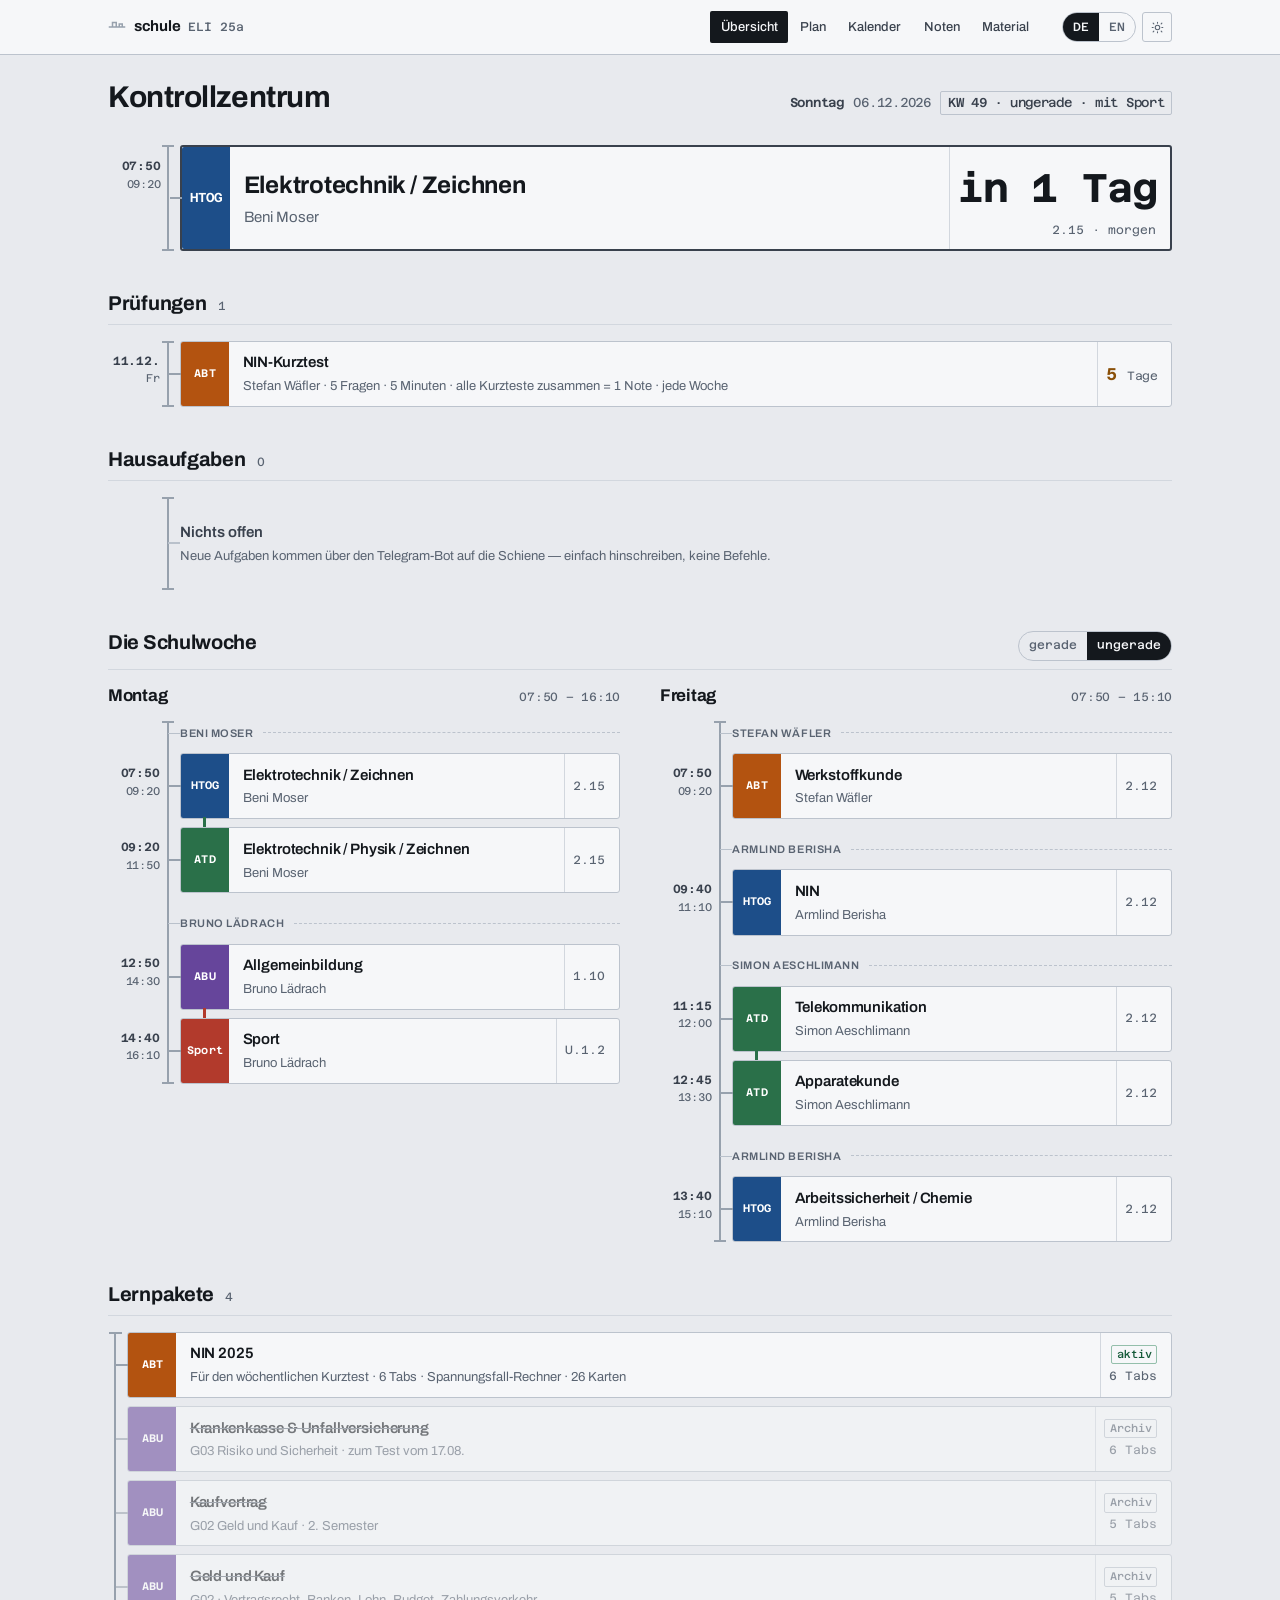
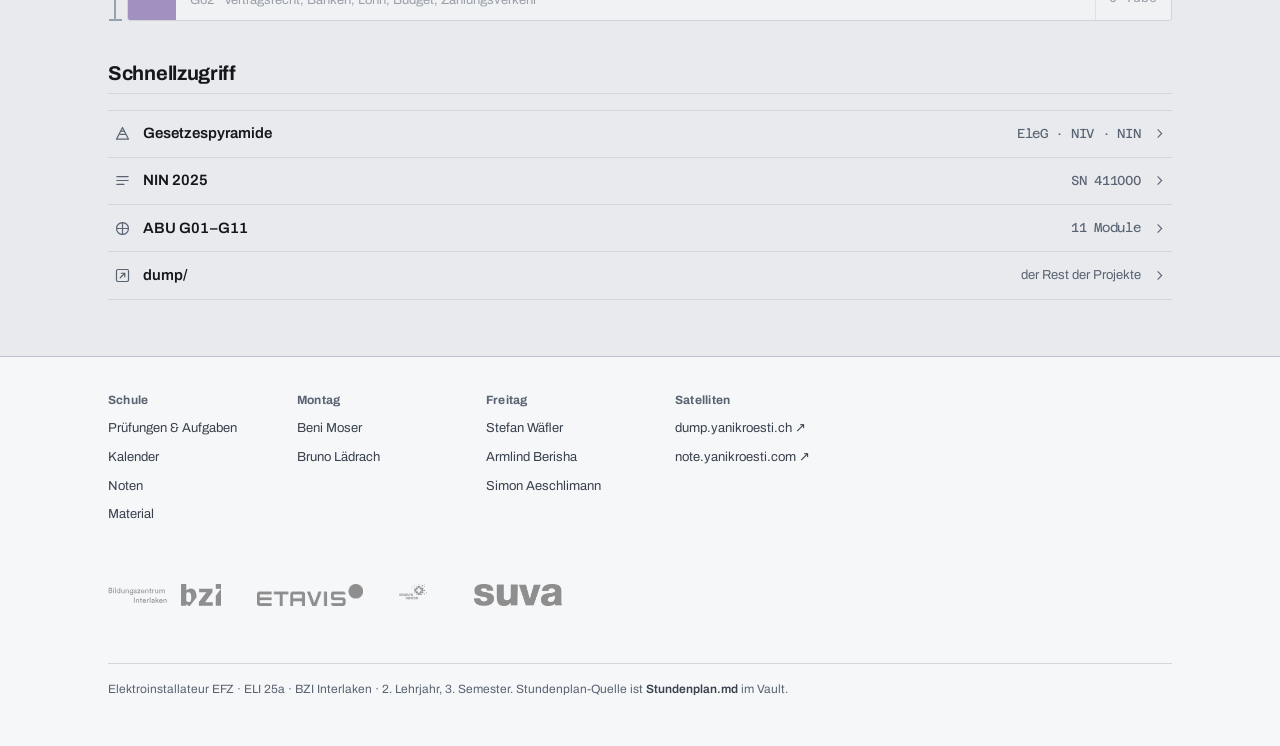
==== commit 1379afa7: "Kalender: Monatsansicht und ICS-Feed fuer Google Neue Seite kalender.html — Monatsraster mit Lektion" ====
--- a/index.html
+++ b/index.html
@@ -99,6 +99,7 @@
     <nav class="nav">
       <a href="./" aria-current="page"><span lang="de">Übersicht</span><span lang="en">Overview</span></a>
       <a href="plan.html"><span lang="de">Plan</span><span lang="en">Plan</span></a>
+      <a href="kalender.html"><span lang="de">Kalender</span><span lang="en">Calendar</span></a>
       <a href="noten.html"><span lang="de">Noten</span><span lang="en">Grades</span></a>
       <a href="material.html"><span lang="de">Material</span><span lang="en">Material</span></a>
     </nav>
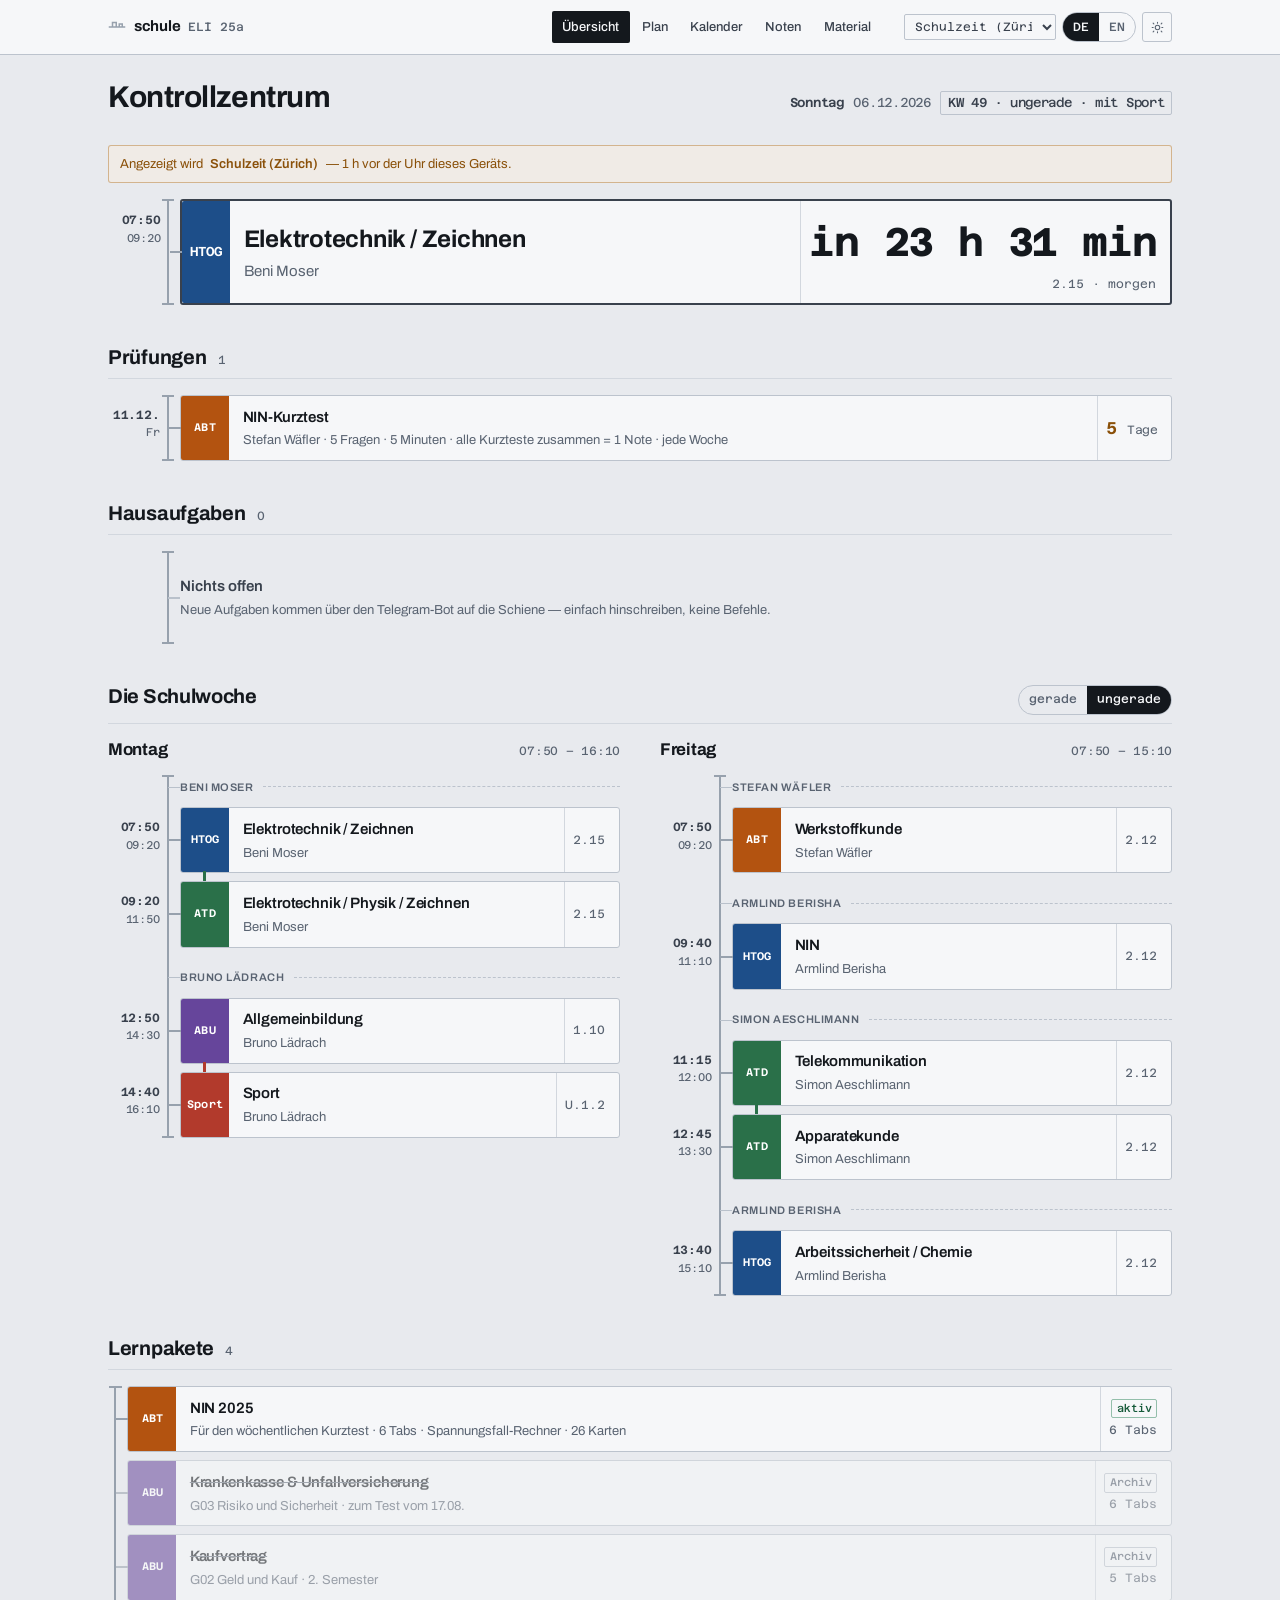
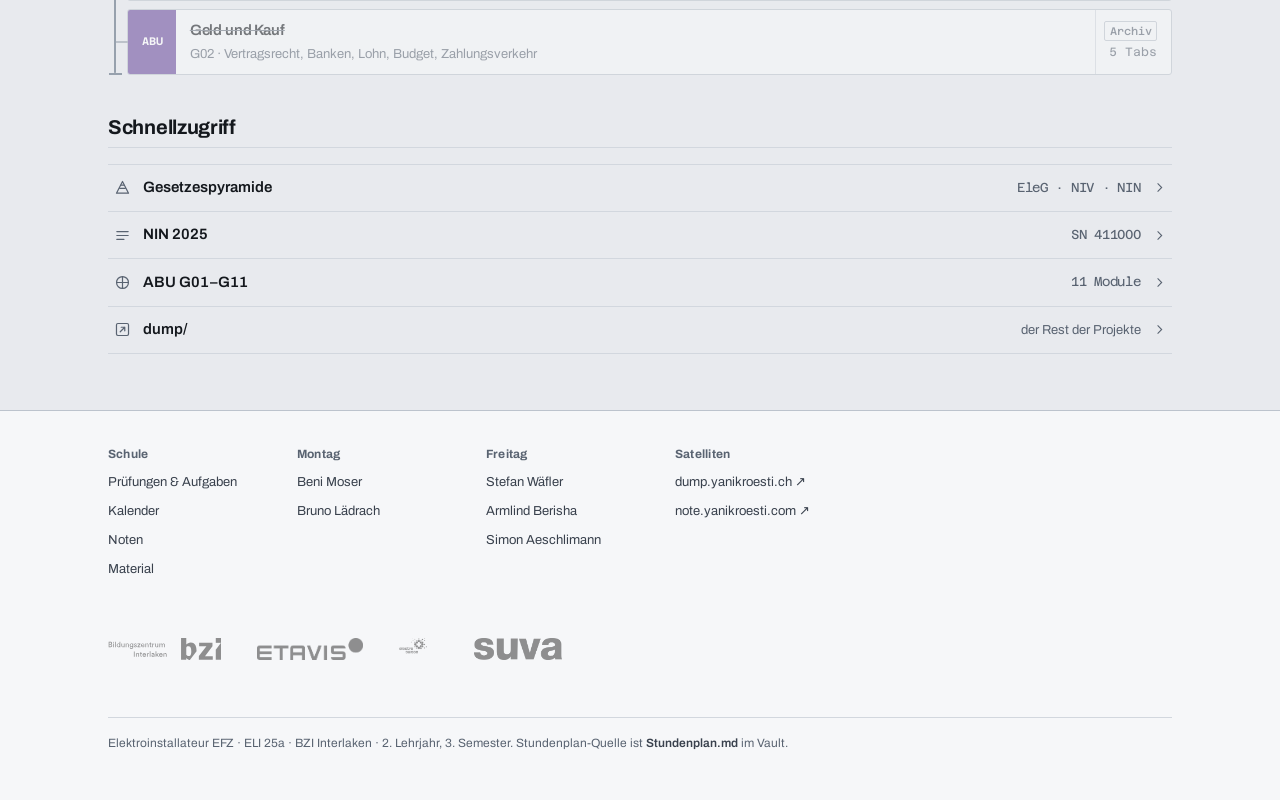
==== commit 8c455b2d: "Zeitzone als Einstellung, neben Sprache und Hell/Dunkel Der Stundenplan steht in Schweizer Ortszeit." ====
--- a/index.html
+++ b/index.html
@@ -104,6 +104,7 @@
       <a href="material.html"><span lang="de">Material</span><span lang="en">Material</span></a>
     </nav>
     <div class="tools">
+      <span id="tzhost"></span>
       <div class="langswitch" role="group" aria-label="Sprache / Language">
         <button type="button" data-set="de" aria-pressed="true">DE</button>
         <button type="button" data-set="en" aria-pressed="false">EN</button>
@@ -221,6 +222,33 @@
   function lang() { return document.documentElement.getAttribute('data-l') || 'de'; }
   function tx(o) { if (!o) return ''; return typeof o === 'string' ? o : (o[lang()] || o.de || o.en || ''); }
 
+
+  /* Weicht die eingestellte Zone von der Uhr des Geraets ab, sagt die
+     Seite das. Sonst zeigt sie still eine andere Zeit als das Handy
+     daneben, und man haelt die Seite fuer kaputt. */
+  function zeitzonenhinweis() {
+    if (!window.SchuleZeit) return;
+    var ab = window.SchuleZeit.abweichung();
+    var alt = document.getElementById('tzwarn');
+    if (alt) alt.remove();
+    if (!ab) return;
+    var std = Math.abs(ab) / 60;
+    var richtung = ab > 0 ? (lang() === 'en' ? 'ahead of' : 'vor') : (lang() === 'en' ? 'behind' : 'hinter');
+    var name = (window.SchuleZeit.zonen.filter(function (z) {
+      return z.id === window.SchuleZeit.zone();
+    })[0] || {})[lang()] || window.SchuleZeit.zone();
+    var el = document.createElement('div');
+    el.className = 'tzwarn';
+    el.id = 'tzwarn';
+    el.innerHTML = lang() === 'en'
+      ? 'Showing <b>' + name + '</b> — ' + std + ' h ' + richtung + ' this device.'
+      : 'Angezeigt wird <b>' + name + '</b> — ' + std + ' h ' + richtung + ' der Uhr dieses Geräts.';
+    var app = document.querySelector('main');
+    var kopf = app.querySelector('.board, .phead');
+    if (kopf && kopf.nextSibling) app.insertBefore(el, kopf.nextSibling);
+    else app.insertBefore(el, app.firstChild);
+  }
+
   /* ---------- Schienenkopf ---------- */
   function head() {
     var now = new Date();
@@ -312,7 +340,7 @@
 
   /* ---------- Alles ---------- */
   function renderAll() {
-    head(); next(); tests(); homework(); week();
+    head(); next(); tests(); homework(); week(); zeitzonenhinweis();
     document.getElementById('lp-host').innerHTML =
       window.Lernpakete ? window.Lernpakete.html(S.data().subjects) : '';
   }
@@ -323,6 +351,9 @@
       '<span lang="de">Die Seite konnte ihre Daten nicht lesen. Neu laden hilft meistens.</span>' +
       '<span lang="en">The page could not read its data. A reload usually fixes it.</span></div>';
   }
+
+  var tzhost = document.getElementById('tzhost');
+  if (tzhost && window.SchuleZeit) tzhost.innerHTML = window.SchuleZeit.auswahlHTML();
 
   S.load()
     .then(function () {
@@ -339,6 +370,7 @@
       // Der Countdown ist ein Messwert; er läuft mit.
       tick = setInterval(next, 30000);
       document.addEventListener('langchange', renderAll);
+      document.addEventListener('tzchange', renderAll);
     })
     .catch(function (e) { fail('next-rail', e); });
 })();
--- a/assets/core.css
+++ b/assets/core.css
@@ -256,6 +256,30 @@
   background: var(--accent); color: var(--plate);
 }
 
+/* Zeitzonen-Waehler. Ein echtes <select>, kein nachgebautes Menue —
+   auf dem Handy oeffnet das die Systemauswahl, und die bedient sich
+   einhaendig besser als alles Selbstgebaute. */
+.tzpick {
+  font: inherit; font-size: var(--t-xs); font-family: var(--f-data);
+  color: var(--ink-2); background: var(--plate);
+  border: 1px solid var(--line-2); border-radius: var(--r-s);
+  padding: 0.28rem 0.4rem; max-width: 9.5rem; cursor: pointer;
+}
+.tzpick:hover { border-color: var(--rail); }
+@media (pointer: coarse) { .tzpick { padding: 0.45rem 0.5rem; font-size: var(--t-s); } }
+@media (max-width: 480px) { .tzpick { max-width: 6.5rem; } }
+
+/* Hinweis, wenn die gewaehlte Zone von der Geraetezeit abweicht. Ohne
+   den wuerde die Seite still eine andere Zeit zeigen als die Uhr daneben. */
+.tzwarn {
+  display: flex; align-items: center; gap: 0.45rem;
+  font-size: var(--t-s); color: var(--warn-ink);
+  border: 1px solid color-mix(in srgb, var(--warn) 40%, transparent);
+  background: color-mix(in srgb, var(--warn) 8%, var(--plate));
+  border-radius: var(--r); padding: 0.5rem 0.7rem; margin-bottom: 1rem;
+}
+.tzwarn b { font-weight: 600; }
+
 .iconbtn {
   border: 1px solid var(--line-2); background: transparent; cursor: pointer;
   width: 30px; height: 30px; border-radius: var(--r); display: grid; place-items: center;
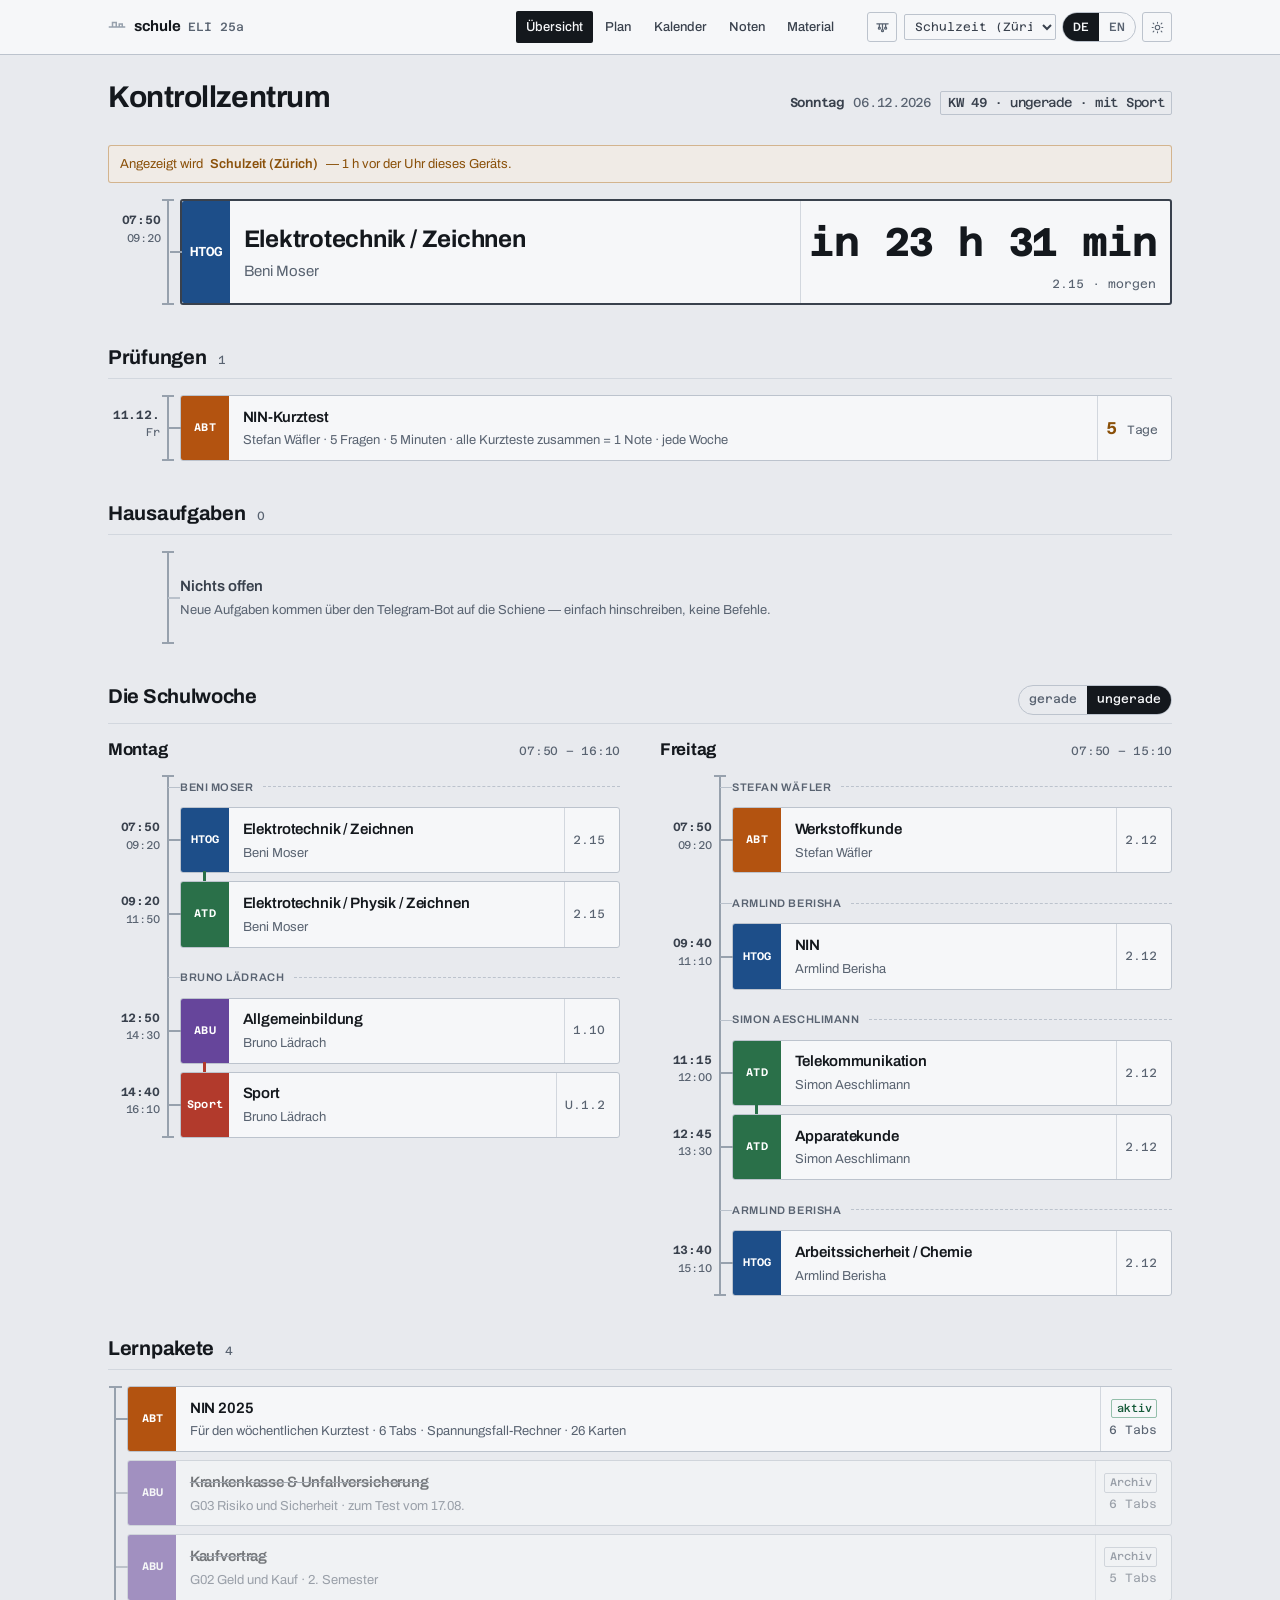
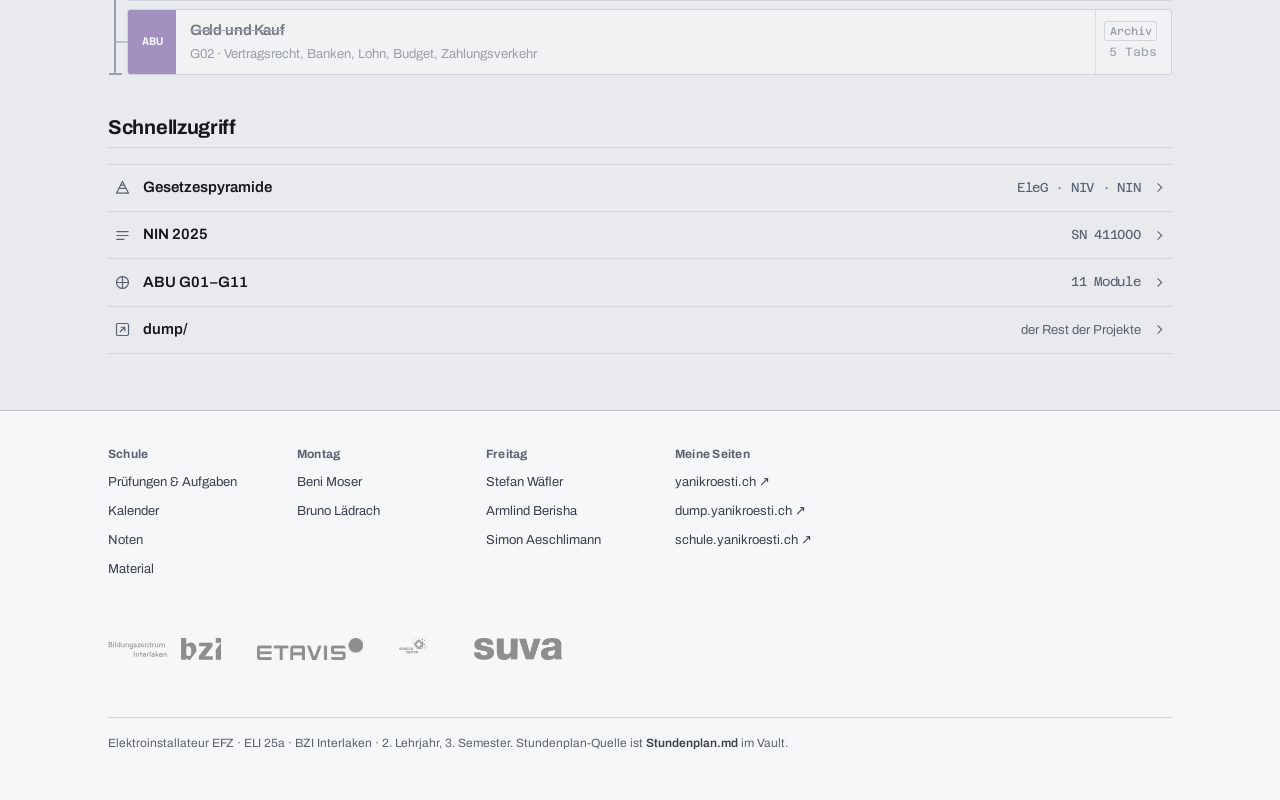
==== commit c598348a: "Verteiler in der Kopfleiste — schneller Sprung zu den eigenen Seiten Eine Abzweigdose, kein Menue: d" ====
--- a/index.html
+++ b/index.html
@@ -104,6 +104,7 @@
       <a href="material.html"><span lang="de">Material</span><span lang="en">Material</span></a>
     </nav>
     <div class="tools">
+      <span id="verthost"></span>
       <span id="tzhost"></span>
       <div class="langswitch" role="group" aria-label="Sprache / Language">
         <button type="button" data-set="de" aria-pressed="true">DE</button>
@@ -355,6 +356,13 @@
   var tzhost = document.getElementById('tzhost');
   if (tzhost && window.SchuleZeit) tzhost.innerHTML = window.SchuleZeit.auswahlHTML();
 
+  var verthost = document.getElementById('verthost');
+  if (verthost && window.Shell) verthost.innerHTML = window.Shell.verteilerHTML();
+
+  // Frisch eingehaengte Bedienelemente nachziehen: aria-label und Titel
+  // stehen sonst auf dem Stand des Markups, das es hier noch gar nicht gab.
+  if (window.SchuleLang && window.SchuleLang.sync) window.SchuleLang.sync();
+
   S.load()
     .then(function () {
       window.Shell.mountFooter(S.data().teachers);
--- a/assets/core.css
+++ b/assets/core.css
@@ -289,6 +289,71 @@
 .iconbtn:active { background: var(--line); }
 .iconbtn svg { width: 15px; height: 15px; }
 
+/* ---- Verteiler ----
+   Von dieser Schiene gehen die anderen ab. Das ist kein Menue im
+   ueblichen Sinn, sondern eine Abzweigdose: eine kurze Liste eigener
+   Seiten, jede mit beschriftetem Fuss in ihrer Farbe — dasselbe
+   Bauteil wie ueberall, nur kleiner.                                 */
+.vert { position: relative; }
+.vertbtn {
+  border: 1px solid var(--line-2); background: transparent; cursor: pointer;
+  width: 30px; height: 30px; border-radius: var(--r); display: grid; place-items: center;
+  color: var(--muted);
+  transition: color 0.14s var(--ease), border-color 0.14s var(--ease), background 0.14s var(--ease);
+}
+.vertbtn:hover { color: var(--ink); border-color: var(--line-2); background: var(--plate-2); }
+.vertbtn svg { width: 15px; height: 15px; }
+.vertbtn[aria-expanded="true"] {
+  background: var(--plate-2); color: var(--ink); border-color: var(--rail);
+}
+
+.vertliste {
+  position: absolute; top: calc(100% + 7px); right: 0; z-index: 70;
+  min-width: 17rem; max-width: min(21rem, calc(100vw - 1.5rem));
+  background: var(--plate); border: 1px solid var(--line-2);
+  border-radius: var(--r-s); padding: 0.3rem;
+}
+.vertliste[hidden] { display: none; }
+.verth {
+  font-family: var(--f-data); font-size: 0.625rem; color: var(--ink-2);
+  text-transform: uppercase; letter-spacing: 0.06em;
+  padding: 0.4rem 0.45rem 0.45rem;
+  border-bottom: 1px solid var(--line); margin-bottom: 0.3rem;
+}
+.vertz {
+  display: grid; grid-template-columns: 2.7rem minmax(0, 1fr) auto; gap: 0.55rem;
+  align-items: center; text-decoration: none; color: inherit;
+  padding: 0.42rem 0.45rem; border-radius: var(--r-s); min-height: 44px;
+  transition: background 0.12s var(--ease);
+}
+.vertz:hover { background: var(--plate-2); }
+.vertz .fuss {
+  font-family: var(--f-data); font-size: 0.625rem; font-weight: 600;
+  color: #fff; background: var(--c, var(--rail));
+  border-radius: var(--r-s); padding: 0.18rem 0; text-align: center;
+  letter-spacing: 0.02em;
+}
+:root[data-theme="dark"] .vertz .fuss { color: var(--ground); }
+@media (prefers-color-scheme: dark) {
+  :root:not([data-theme="light"]) .vertz .fuss { color: var(--ground); }
+}
+.vertz .vt { min-width: 0; }
+.vertz .vt b {
+  display: block; font-size: var(--t-s); font-weight: 600; color: var(--ink);
+  white-space: nowrap; overflow: hidden; text-overflow: ellipsis;
+}
+.vertz .vt span {
+  display: block; font-size: var(--t-xs); color: var(--muted);
+  white-space: nowrap; overflow: hidden; text-overflow: ellipsis;
+}
+.vertz .ext { color: var(--ink-2); font-size: var(--t-xs); font-family: var(--f-data); }
+.vertz[aria-current="page"] { background: var(--plate-2); }
+.vertz[aria-current="page"] .ext { color: var(--live-ink); font-weight: 600; }
+
+@media (max-width: 480px) {
+  .vertliste { right: -0.4rem; min-width: 15rem; }
+}
+
 /* ============================================================
    DIE SCHIENE — das tragende Element
    ------------------------------------------------------------
@@ -705,7 +770,13 @@
     border-left: 0; border-top: 1px solid var(--line);
     flex-direction: row; align-items: baseline; justify-content: space-between;
     text-align: left; padding-top: 0.42rem; padding-bottom: 0.42rem;
+    /* Countdown und Raumzeile passen bei 375 px nicht nebeneinander.
+       Ohne Umbruch schob sich die Raumzeile rechts aus der Klemme und
+       die ganze Seite liess sich waagrecht schieben. Lieber zwei Zeilen
+       als eine, die aus dem Bild laeuft. */
+    flex-wrap: wrap; gap: 0.15rem 0.6rem;
   }
+  .term > .aside > * { min-width: 0; }
   .term.lead .val { font-size: var(--t-2xl); }
   .foot .wrap { gap: 1.4rem 2rem; }
 }
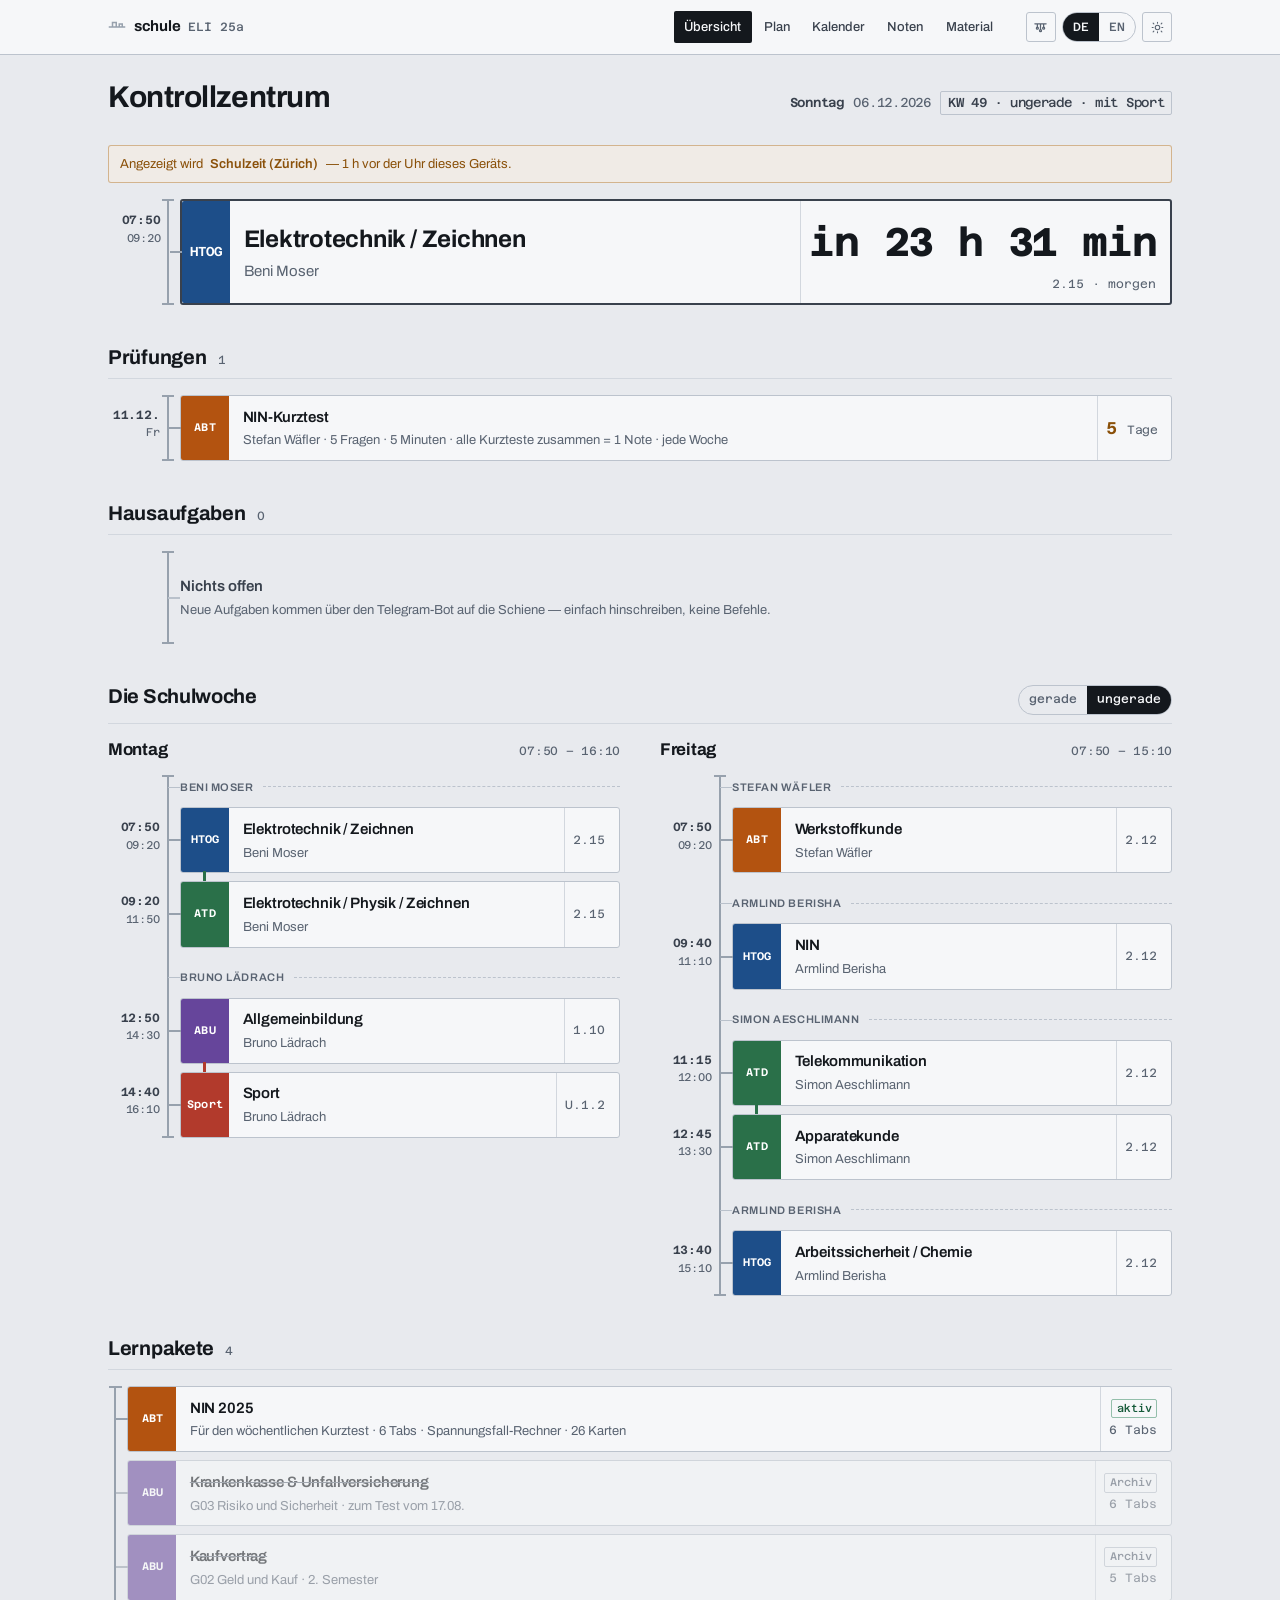
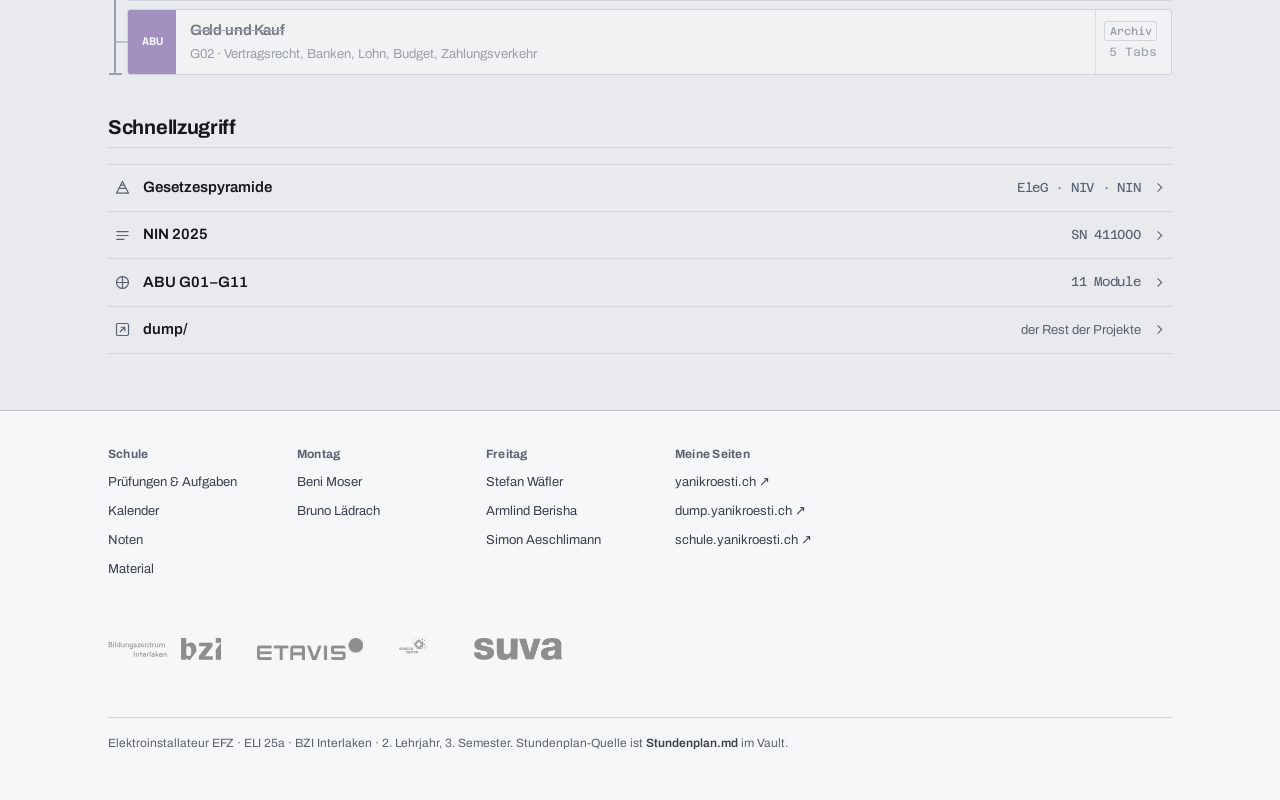
==== commit 7a979669: "Bericht fuer den Lehrbetrieb, Tagesansicht, Kopfleiste fuers Handy lehrmeister.html — ein Bericht, k" ====
--- a/index.html
+++ b/index.html
@@ -105,7 +105,6 @@
     </nav>
     <div class="tools">
       <span id="verthost"></span>
-      <span id="tzhost"></span>
       <div class="langswitch" role="group" aria-label="Sprache / Language">
         <button type="button" data-set="de" aria-pressed="true">DE</button>
         <button type="button" data-set="en" aria-pressed="false">EN</button>
@@ -353,11 +352,8 @@
       '<span lang="en">The page could not read its data. A reload usually fixes it.</span></div>';
   }
 
-  var tzhost = document.getElementById('tzhost');
-  if (tzhost && window.SchuleZeit) tzhost.innerHTML = window.SchuleZeit.auswahlHTML();
-
   var verthost = document.getElementById('verthost');
-  if (verthost && window.Shell) verthost.innerHTML = window.Shell.verteilerHTML();
+  if (verthost && window.Shell) verthost.innerHTML = window.Shell.verteilerHTML('home');
 
   // Frisch eingehaengte Bedienelemente nachziehen: aria-label und Titel
   // stehen sonst auf dem Stand des Markups, das es hier noch gar nicht gab.
--- a/assets/core.css
+++ b/assets/core.css
@@ -267,7 +267,12 @@
 }
 .tzpick:hover { border-color: var(--rail); }
 @media (pointer: coarse) { .tzpick { padding: 0.45rem 0.5rem; font-size: var(--t-s); } }
-@media (max-width: 480px) { .tzpick { max-width: 6.5rem; } }
+@media (max-width: 480px) {
+  .tzpick { max-width: 6.5rem; }
+  /* Auf schmalen Schirmen zaehlt jeder Millimeter in der Kopfleiste.
+     Die Klasse steht ohnehin auf jeder Seite im Text. */
+  .brand i { display: none; }
+}
 
 /* Hinweis, wenn die gewaehlte Zone von der Geraetezeit abweicht. Ohne
    den wuerde die Seite still eine andere Zeit zeigen als die Uhr daneben. */
@@ -312,6 +317,11 @@
   min-width: 17rem; max-width: min(21rem, calc(100vw - 1.5rem));
   background: var(--plate); border: 1px solid var(--line-2);
   border-radius: var(--r-s); padding: 0.3rem;
+  /* Auf dem Handy ist das die ganze Navigation — neun Zeilen passen im
+     Querformat nicht mehr aufs Bild. Dann scrollt die Liste selbst,
+     statt unten abgeschnitten zu werden. */
+  max-height: calc(100vh - 5rem); overflow-y: auto;
+  overscroll-behavior: contain;
 }
 .vertliste[hidden] { display: none; }
 .verth {
@@ -320,6 +330,22 @@
   padding: 0.4rem 0.45rem 0.45rem;
   border-bottom: 1px solid var(--line); margin-bottom: 0.3rem;
 }
+.verth.zweite { margin-top: 0.5rem; }
+
+/* Die Seiten dieser Site brauchen keinen Farbfuss — sie haben keine
+   Fachfarbe. Schmalere Zeile, gleiche Hoehe fuer den Finger. */
+.vertz.klein {
+  grid-template-columns: minmax(0, 1fr) auto;
+  min-height: 40px; padding-top: 0.3rem; padding-bottom: 0.3rem;
+}
+.vertz.klein .vt b { font-weight: 500; }
+.vertz.klein[aria-current="page"] .vt b { font-weight: 700; }
+
+/* Die Zeitzone im Verteiler: eine Zeile, volle Breite, nicht anklickbar
+   als Ganzes — das Auswahlfeld darin macht die Arbeit. */
+.vertz.zeile { display: block; padding: 0.3rem 0.45rem 0.45rem; }
+.vertz.zeile:hover { background: transparent; }
+.vertz.zeile .tzpick { width: 100%; max-width: none; }
 .vertz {
   display: grid; grid-template-columns: 2.7rem minmax(0, 1fr) auto; gap: 0.55rem;
   align-items: center; text-decoration: none; color: inherit;
@@ -754,13 +780,11 @@
   }
   .brand { order: 1; }
   .tools { order: 2; margin-left: auto; }
-  .nav {
-    order: 3; width: 100%; margin-left: 0;
-    overflow-x: auto; overscroll-behavior-x: contain;
-    scrollbar-width: none; -ms-overflow-style: none; padding-bottom: 2px;
-  }
-  .nav::-webkit-scrollbar { display: none; }
-  .nav a { white-space: nowrap; flex: none; }
+  /* Die obere Leiste passte auf dem Handy nicht mehr ins Bild: Marke,
+     fuenf Reiter, Zeitzone, Sprache und Hell/Dunkel auf 375 px. Die
+     Reiter wandern deshalb in den Verteiler — dort stehen sie
+     untereinander, lesbar, und die Leiste bleibt eine Zeile. */
+  .nav { display: none; }
 
   .term { grid-template-columns: var(--foot) minmax(0, 1fr); }
   .term > .strip { width: calc(var(--strip) - 1.05rem); font-size: 0.6875rem; }
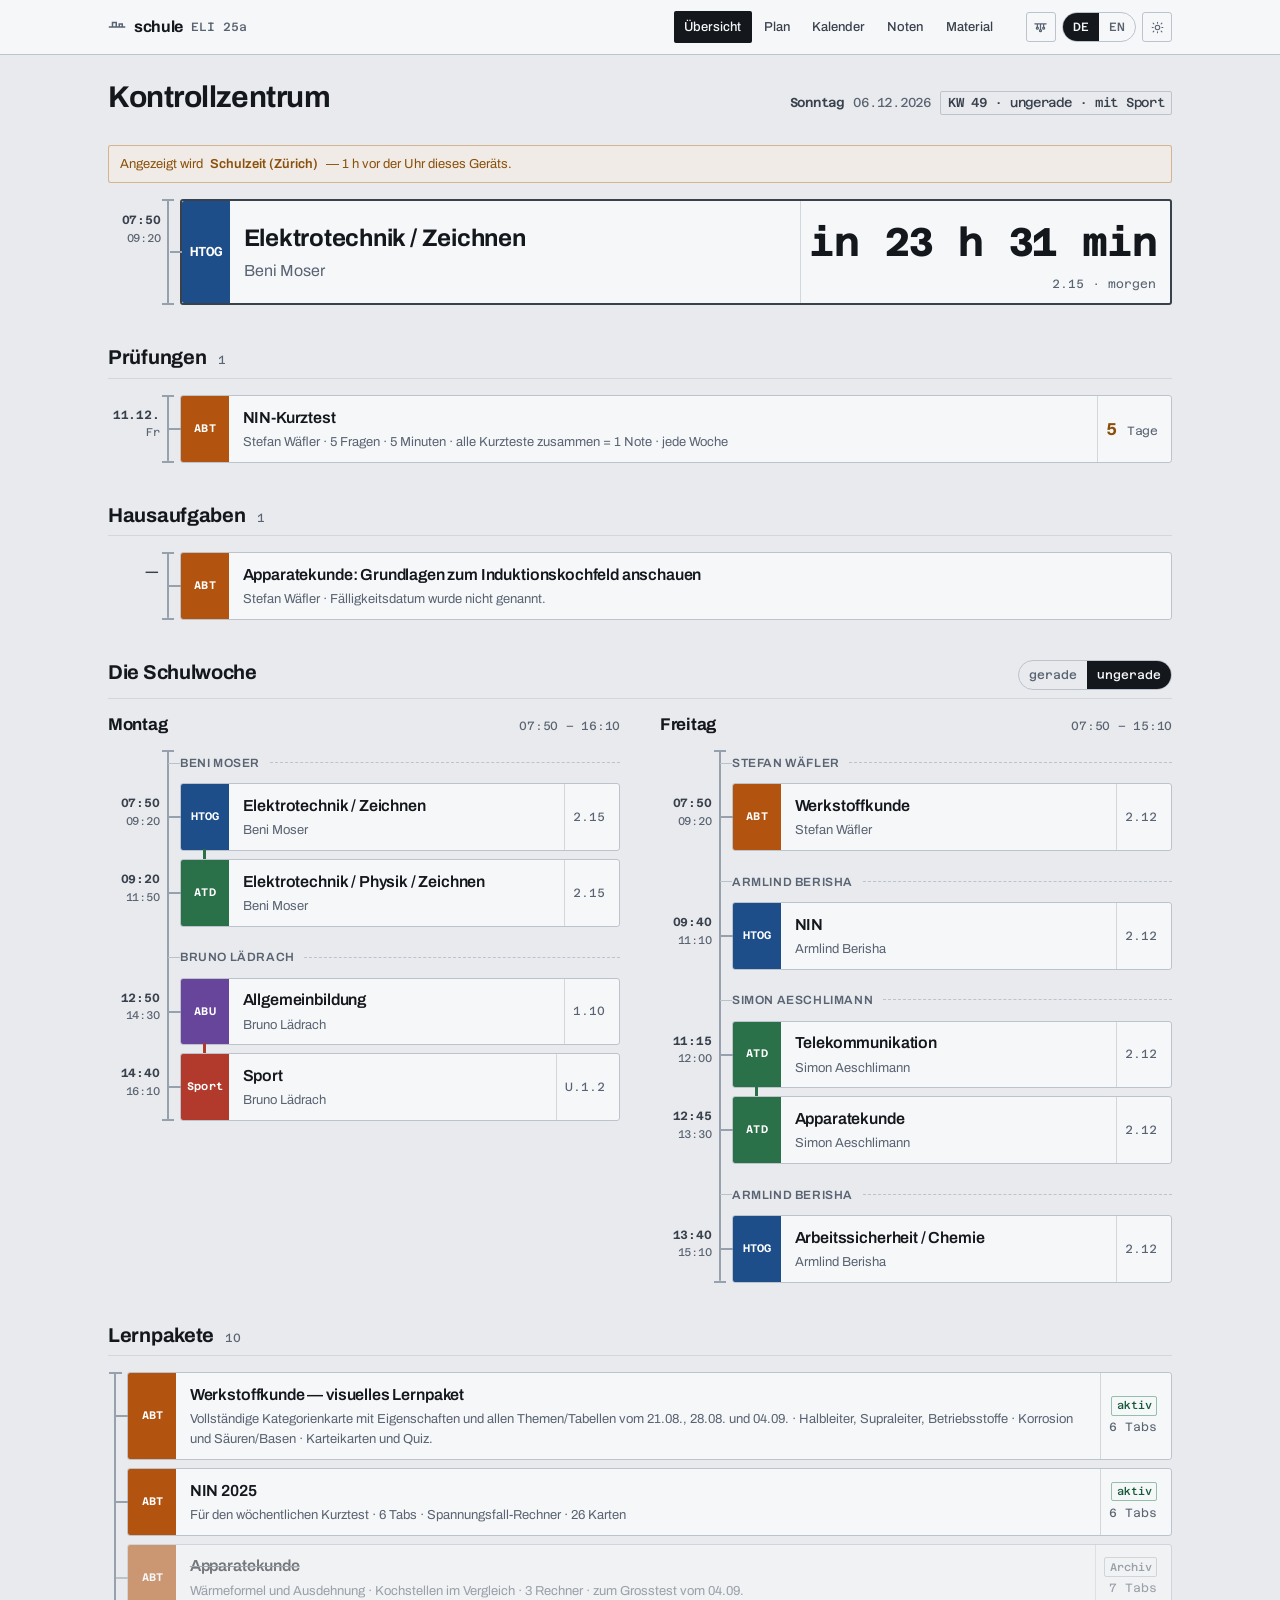
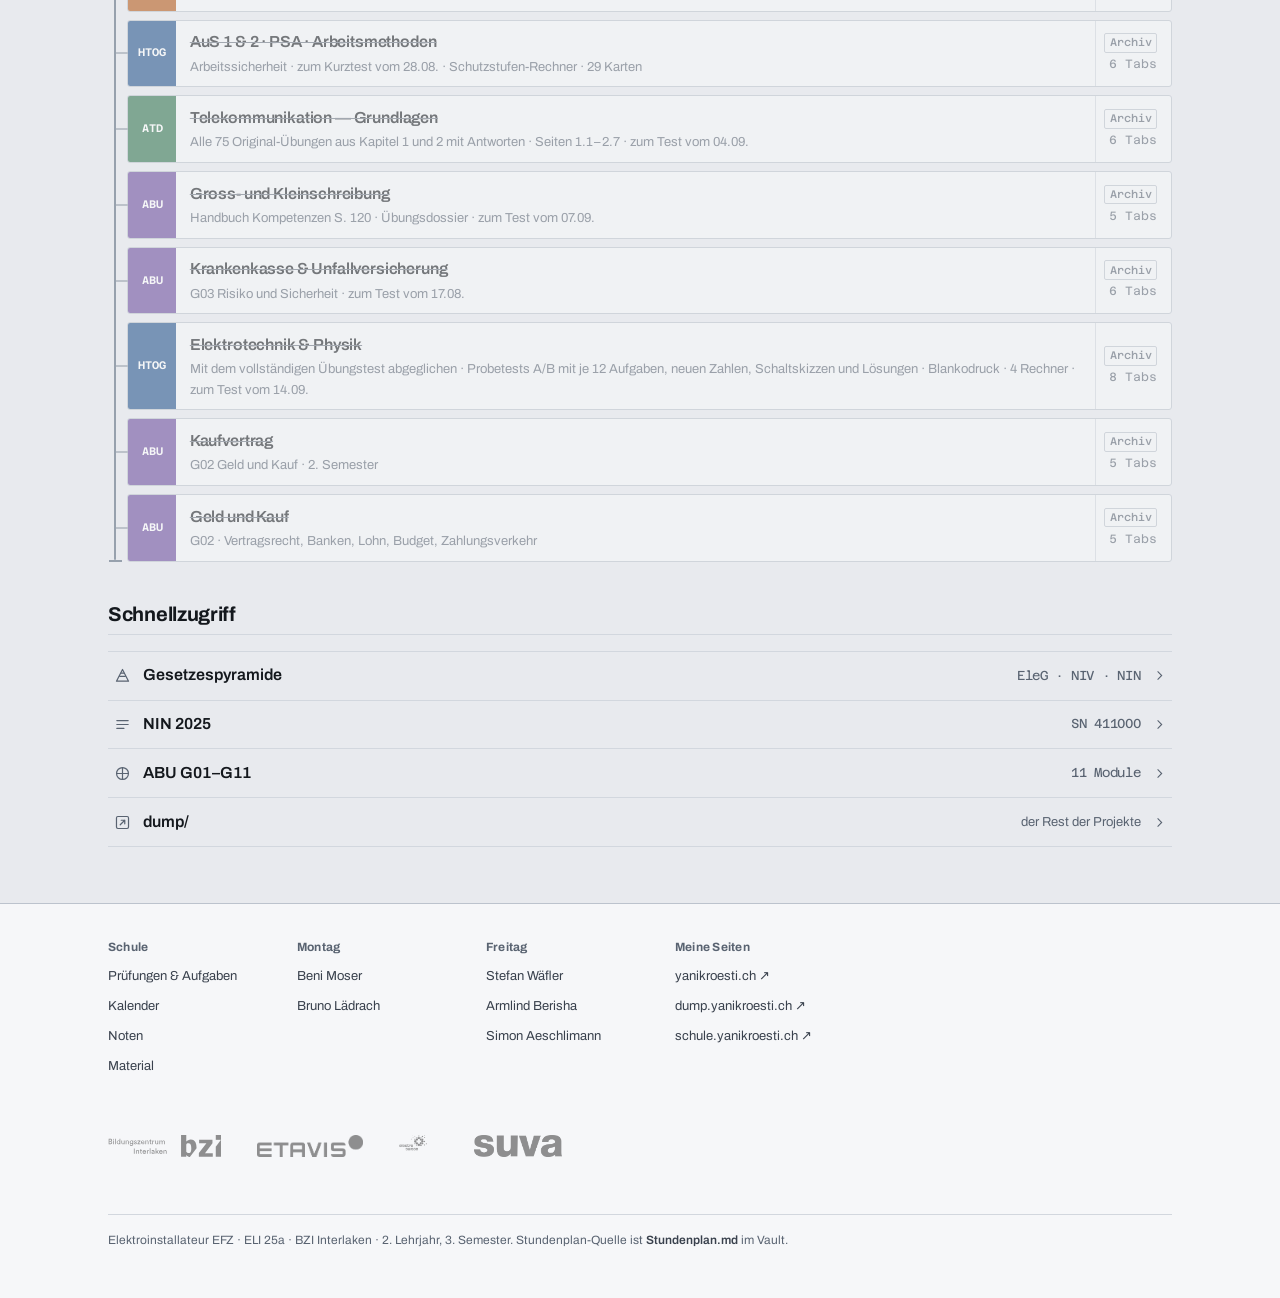
==== commit 6902b14a: "Navigation an die Daumenkante, Countdown nie ins Minus Zwei Dinge, beide am selben Ort gefunden: die" ====
--- a/index.html
+++ b/index.html
@@ -300,7 +300,12 @@
   /* ---------- Hausaufgaben ---------- */
   function homework() {
     var host = document.getElementById('homework');
+    // Am Tag null faellt die Aufgabe von der Schiene — dieselbe Regel
+    // wie bei den Pruefungen oben. "heute" steht noch, gestern nicht
+    // mehr: ein Countdown, der ins Minus laeuft, ist keine Frist mehr,
+    // sondern ein Vorwurf. Aufgaben ohne Datum bleiben stehen.
     var list = (seed.homework || []).slice()
+      .filter(function (h) { return !h.due || S.daysUntil(h.due) >= 0; })
       .sort(function (a, b) { return (a.due || '').localeCompare(b.due || ''); });
     document.getElementById('hw-n').textContent = list.length;
     host.innerHTML = list.length
@@ -354,6 +359,13 @@
 
   var verthost = document.getElementById('verthost');
   if (verthost && window.Shell) verthost.innerHTML = window.Shell.verteilerHTML('home');
+
+  // Diese Seite baut ihren Kopf im Markup und ruft Shell.mount() nie auf.
+  // Die Fussschiene muss sie deshalb selbst einhaengen — sonst ist die
+  // Startseite die einzige Seite ohne Navigation am Daumen.
+  if (window.Shell && window.Shell.bottomnavHTML) {
+    document.body.insertAdjacentHTML('beforeend', window.Shell.bottomnavHTML('home'));
+  }
 
   // Frisch eingehaengte Bedienelemente nachziehen: aria-label und Titel
   // stehen sonst auf dem Stand des Markups, das es hier noch gar nicht gab.
--- a/assets/core.css
+++ b/assets/core.css
@@ -72,10 +72,16 @@
   --f-ui:   Archivo, "Helvetica Neue", Helvetica, Arial, system-ui, sans-serif;
   --f-data: "Azeret Mono", ui-monospace, SFMono-Regular, Consolas, monospace;
 
-  /* Feste Typo-Stufen, Verhaeltnis ~1.15-1.2 */
+  /* Feste Typo-Stufen, Verhaeltnis ~1.15-1.2
+     --t-b stand bis zum 12.09.2026 auf 0.9375rem (15px). Apples Vorgabe
+     fuer die Grundschrift auf dem Telefon ist 17 pt, das Minimum 11 pt
+     (typography.md > Specifications). 15px liegt dazwischen, aber die
+     Seite wird muede, einhaendig und bei schlechtem Licht gelesen — da
+     ist die Grundschrift der falsche Ort zum Sparen. Jetzt 16px, auf
+     groben Zeigern (Finger) 17px. Die Stufen darueber bleiben. */
   --t-xs:  0.75rem;
   --t-s:   0.8125rem;
-  --t-b:   0.9375rem;
+  --t-b:   1rem;
   --t-m:   1.0625rem;
   --t-l:   1.25rem;
   --t-xl:  1.5rem;
@@ -226,7 +232,10 @@
   letter-spacing: -0.02em; min-height: 24px;
 }
 /* Das Markenzeichen ist ein Schienenstueck mit einer Klemme darauf. */
-.brand .mk { display: block; width: 18px; height: 18px; color: var(--rail); flex: none; }
+/* --rail traegt 2.44:1 gegen --plate. Fuer eine Flaeche reicht das, fuer
+   eine bedeutungstragende Grafik nicht: WCAG 1.4.11 will 3:1. --muted
+   liegt bei 5.68:1 und bleibt trotzdem zurueckgenommen. */
+.brand .mk { display: block; width: 18px; height: 18px; color: var(--muted); flex: none; }
 .brand i {
   font-style: normal; color: var(--muted); font-weight: 500;
   font-size: var(--t-xs); font-family: var(--f-data); letter-spacing: 0;
@@ -241,6 +250,65 @@
 .nav a:hover { background: var(--plate-2); color: var(--ink); }
 .nav a:active { background: var(--line); }
 .nav a[aria-current="page"] { background: var(--accent); color: var(--plate); }
+
+/* ============================================================
+   Fussschiene — dieselbe Klemmenleiste, an die Daumenkante gelegt
+   ------------------------------------------------------------
+   Bis zum 12.09.2026 verschwand die obere Leiste unter 660 px
+   ersatzlos, und die gesamte Navigation lag im Verteiler hinter
+   einem 30x30-Knopf oben rechts. Das ist auf dem Telefon die am
+   schwersten erreichbare Ecke; designing-for-ios.md > Best
+   practices nennt "the middle or bottom area of the display" als
+   den bequemen Bereich. Die Seite wird genau so gelesen:
+   einhaendig, stehend, muede.
+
+   Statt eine fremde Tab-Leiste zu importieren, kippt hier das
+   eigene Signaturbauteil um 90 Grad: die Schiene liegt als Linie
+   an der Oberkante, fuenf Klemmen haengen daran, die aktive traegt
+   ihren Fuss unten. Gleiches Rastermass, gleiche Farbregel — die
+   Seiten dieser Site haben keine Fachfarbe, darum Akzent statt
+   Klemmenfarbe, wie im Verteiler auch.
+   ============================================================ */
+.botnav {
+  display: none;
+  position: fixed; left: 0; right: 0; bottom: 0; z-index: 65;
+  background: var(--plate);
+  border-top: 2px solid var(--rail);
+  padding-bottom: env(safe-area-inset-bottom, 0px);
+}
+.botnav ul {
+  list-style: none; margin: 0; padding: 0;
+  display: grid; grid-template-columns: repeat(5, 1fr);
+}
+.botnav a {
+  display: flex; flex-direction: column; align-items: center; justify-content: center;
+  gap: 0.16rem; min-height: 56px; padding: 0.3rem 0.15rem 0;
+  text-decoration: none; color: var(--muted);
+  position: relative;
+  transition: color 0.14s var(--ease);
+}
+.botnav a svg { width: 21px; height: 21px; flex: none; }
+.botnav a span {
+  font-size: 0.6875rem; font-weight: 600; letter-spacing: 0.01em;
+  line-height: 1.1; text-align: center;
+}
+/* Der Fuss: dasselbe Bauteil wie an der Klemme, nur unten statt links. */
+.botnav a::after {
+  content: ""; position: absolute; left: 50%; bottom: 0;
+  width: 0; height: 3px; background: var(--accent);
+  transform: translateX(-50%);
+  transition: width 0.16s var(--ease);
+}
+.botnav a[aria-current="page"] { color: var(--ink); }
+.botnav a[aria-current="page"]::after { width: 2.1rem; }
+.botnav a:active { background: var(--plate-2); }
+
+@media (max-width: 660px) {
+  .botnav { display: block; }
+  /* Die Schiene liegt ueber dem Inhalt — sonst endet die letzte Zeile
+     jeder Seite darunter. 56 px Leiste plus Geraeterand. */
+  body { padding-bottom: calc(56px + env(safe-area-inset-bottom, 0px)); }
+}
 
 .tools { display: flex; gap: 0.4rem; align-items: center; margin-left: 0.4rem; }
 
@@ -518,6 +586,10 @@
 .term.warn .val { color: var(--warn-ink); }
 .term.done { opacity: 0.55; }
 .term.done .tt { text-decoration: line-through; text-decoration-color: var(--faint); }
+/* Faellig gewesen: nimmt sich zurueck, ohne durchgestrichen zu sein —
+   erledigt ist etwas anderes als vorbei. Trifft nur den Kalender; die
+   Schienen filtern Vergangenes weg. */
+.term.vorbei { opacity: 0.6; }
 .term[aria-disabled="true"] { opacity: 0.5; pointer-events: none; }
 
 /* Die dominante Klemme: die naechste Lektion.
@@ -567,8 +639,10 @@
 .part::after { content: ""; flex: 1; border-top: 1px dashed var(--line-2); }
 .part > span { flex: none; }
 .part a { display: inline-flex; align-items: center; min-height: 24px; }
+/* 0.6875rem (11px) war genau das Minimum aus typography.md; fuer eine
+   anklickbare Grossbuchstaben-Zeile ist das der falsche Ort dafuer. */
 .part a, .part > span > span {
-  font-size: 0.6875rem; font-weight: 600;
+  font-size: var(--t-xs); font-weight: 600;
   letter-spacing: 0.05em; text-transform: uppercase;
   color: var(--muted); text-decoration: none;
 }
@@ -805,14 +879,22 @@
   .foot .wrap { gap: 1.4rem 2rem; }
 }
 
-/* ---------- Touch ---------- */
+/* ---------- Touch ----------
+   Apples Vorgabe fuer Bedienelemente am Finger ist 44x44 pt, das
+   Minimum 28x28 pt (accessibility.md > Controls). Am Zeiger gilt 28x28
+   als Vorgabe — darum stehen die kleinen Masse oben und werden erst
+   hier angehoben. Bis zum 12.09.2026 endete das bei 32-40 px; das ist
+   ueber dem Minimum, aber unter der Vorgabe, und diese Seite wird
+   einhaendig im Treppenhaus bedient. Jetzt durchgehend 44. */
 @media (pointer: coarse) {
+  :root { --t-b: 1.0625rem; }
   .nav a { padding: 0.52rem 0.75rem; font-size: var(--t-b); }
-  .part a { display: inline-flex; align-items: center; min-height: 32px; }
-  .brand { min-height: 34px; }
-  .langswitch button, .wk-toggle button { padding: 0.5rem 0.85rem; font-size: var(--t-s); }
-  .iconbtn { width: 40px; height: 40px; }
-  .foot a { display: inline-block; padding: 0.38rem 0; font-size: var(--t-b); }
+  .part a { display: inline-flex; align-items: center; min-height: 44px; }
+  .brand { min-height: 44px; }
+  .langswitch button, .wk-toggle button { padding: 0.62rem 0.9rem; font-size: var(--t-s); }
+  .iconbtn, .vertbtn { width: 44px; height: 44px; }
+  .iconbtn svg, .vertbtn svg { width: 18px; height: 18px; }
+  .foot a { display: inline-flex; align-items: center; min-height: 44px; font-size: var(--t-b); }
   .logos img { height: 20px; }
 }
 
@@ -821,7 +903,8 @@
 }
 
 @media print {
-  .topbar, .foot, .iconbtn, .langswitch, .wk-toggle { display: none !important; }
+  .topbar, .foot, .iconbtn, .langswitch, .wk-toggle, .botnav { display: none !important; }
+  body { padding-bottom: 0 !important; }
   body { background: #fff; }
   .term, .panel { border-color: #999; break-inside: avoid; }
   .rail::before, .term::before { background: #999; }
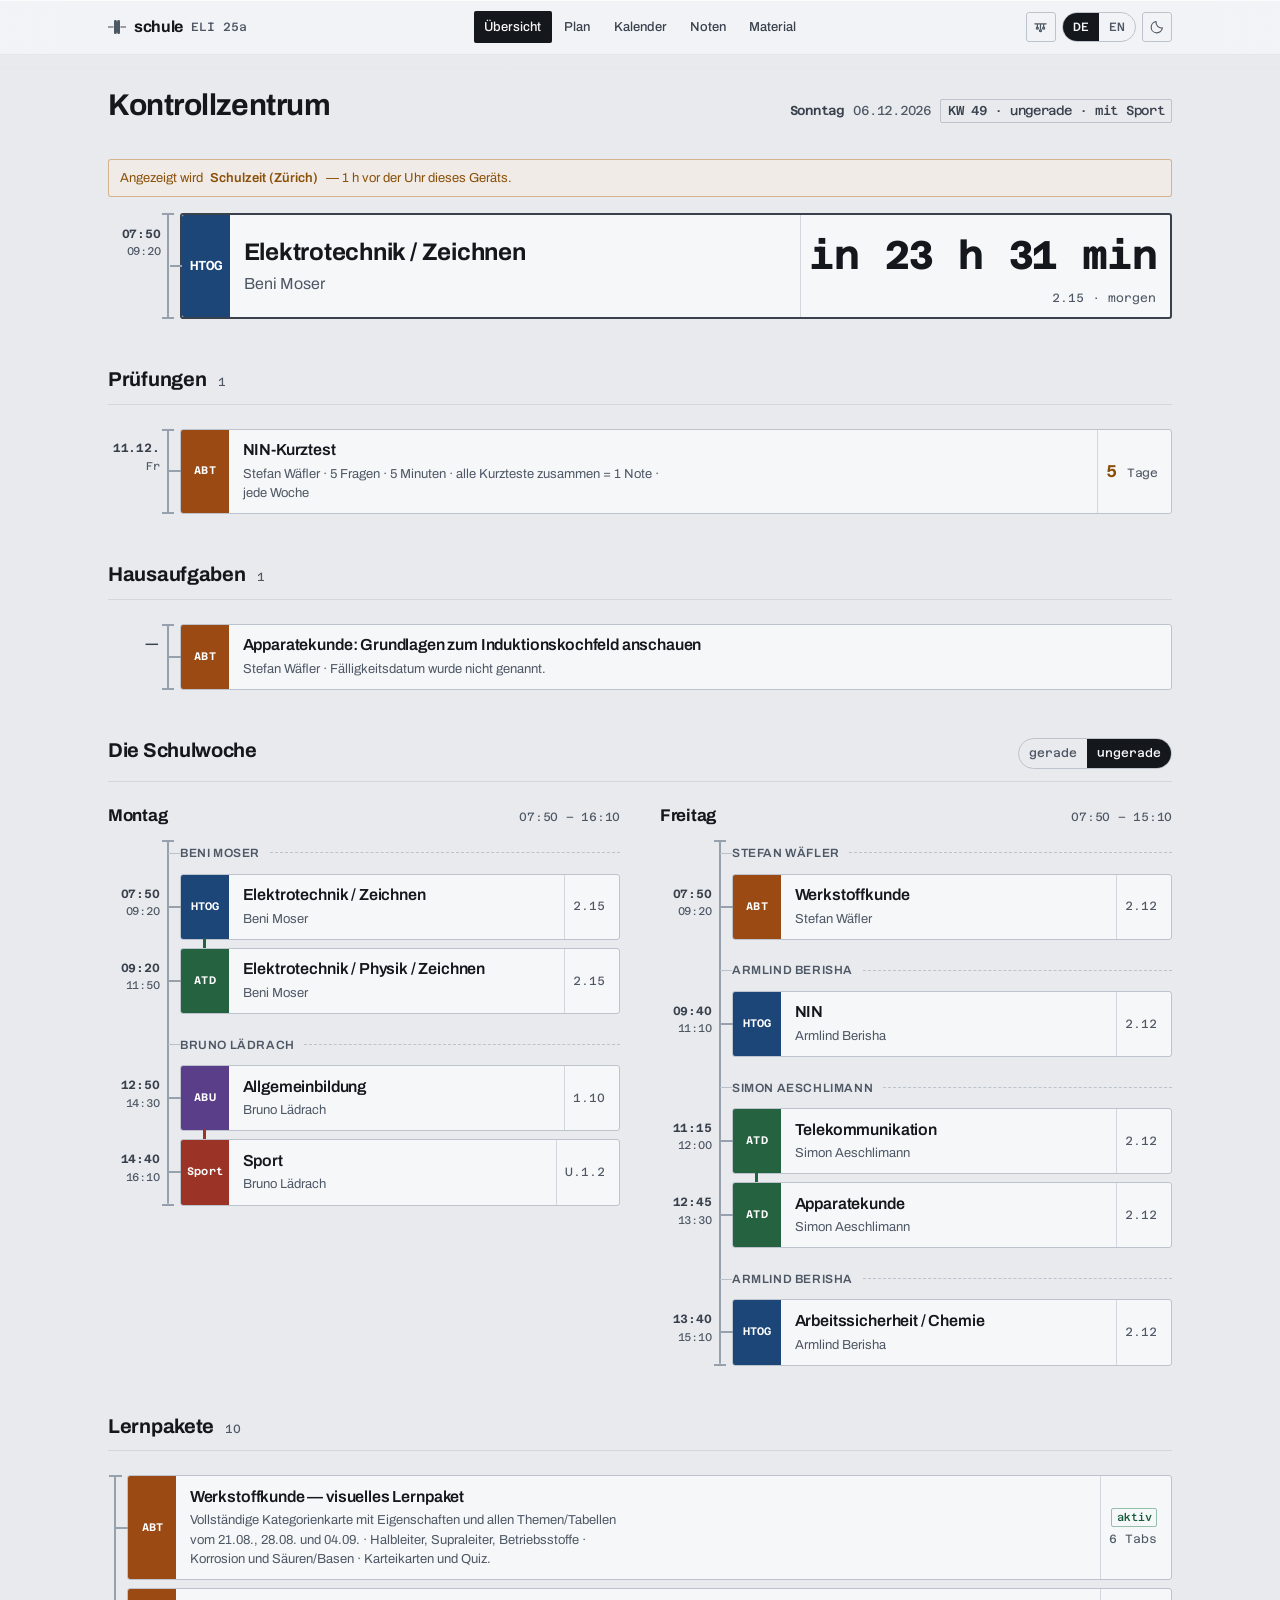
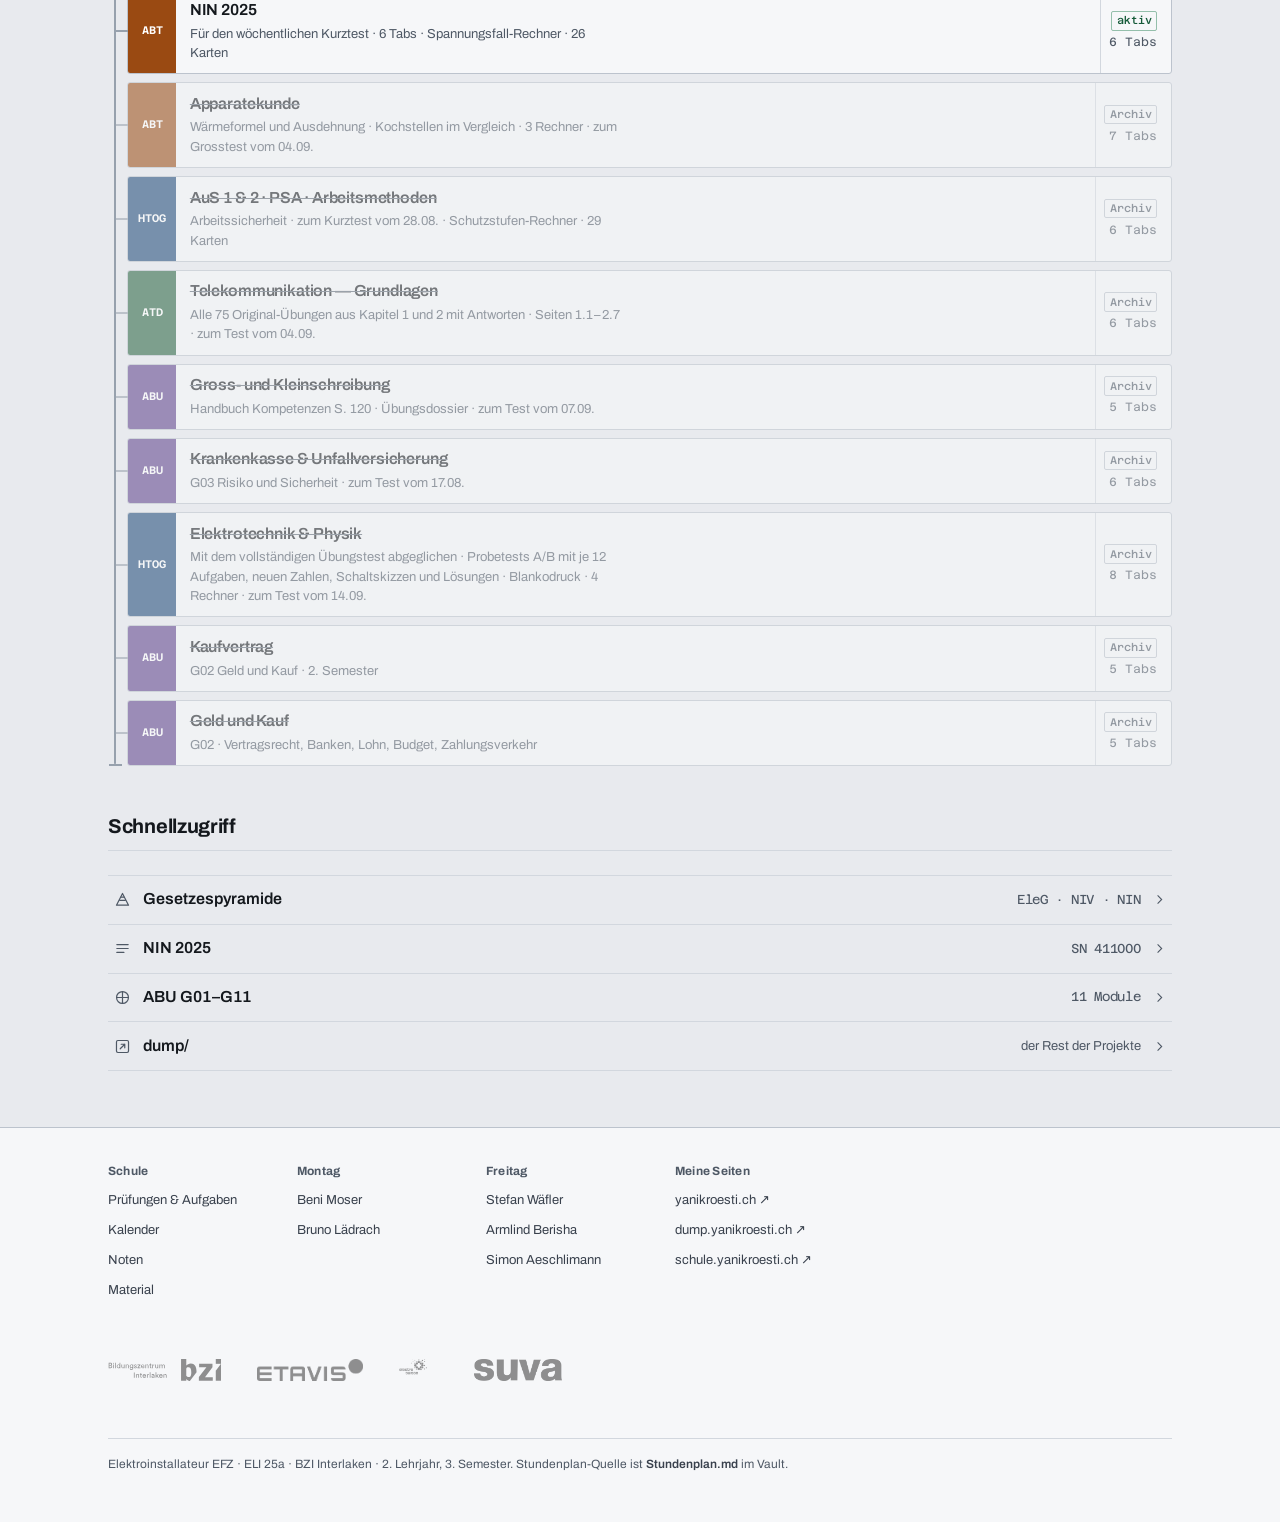
==== commit 416c6151: "Glas nur auf der Kopfleiste, Kontrast gemessen, erstes Symbol Zweiter Apple-HIG-Durchgang, aufgesetz" ====
--- a/index.html
+++ b/index.html
@@ -11,12 +11,15 @@
 <link rel="preconnect" href="https://fonts.googleapis.com">
 <link rel="preconnect" href="https://fonts.gstatic.com" crossorigin>
 <link href="https://fonts.googleapis.com/css2?family=Archivo:wght@400;500;600;700&family=Azeret+Mono:wght@400;500;600&display=swap" rel="stylesheet">
+<link rel="icon" href="icon.svg" type="image/svg+xml">
+<link rel="apple-touch-icon" href="apple-touch-icon.png">
+<link rel="manifest" href="site.webmanifest">
 <link rel="stylesheet" href="assets/core.css">
 <style>
 /* ---- Schienenkopf: das Schild am Verteilkasten ---- */
 .board {
-  display: flex; flex-wrap: wrap; align-items: baseline; gap: 0.5rem 1.25rem;
-  padding: 1.5rem 0 1.15rem;
+  display: flex; flex-wrap: wrap; align-items: baseline; gap: var(--sp-1) var(--sp-4);
+  padding: var(--sp-5) 0 var(--sp-4);
 }
 .board h1 { font-size: var(--t-2xl); }
 .board .id {
@@ -91,9 +94,7 @@
 <header class="topbar">
   <div class="wrap">
     <a class="brand" href="./">
-      <svg class="mk" viewBox="0 0 24 24" fill="none" stroke="currentColor" stroke-width="2" stroke-linecap="square" aria-hidden="true">
-        <path d="M2 12h20M6 12V6h5v6M15 12V8h4v4"/>
-      </svg>
+      <svg class="mk" viewBox="0 0 24 24" fill="currentColor" aria-hidden="true"><path d="M0 10.7h7.4v2.6H0zm16.6 0H24v2.6h-7.4z" opacity=".55"/><path d="M9.6 2.6h1.7v1.6h1.4V2.6h1.7a1.6 1.6 0 0 1 1.6 1.6v15.6a1.6 1.6 0 0 1-1.6 1.6h-1.7v-1.6h-1.4v1.6H9.6A1.6 1.6 0 0 1 8 19.8V4.2a1.6 1.6 0 0 1 1.6-1.6z"/></svg>
       schule<i>ELI 25a</i>
     </a>
     <nav class="nav">
@@ -111,10 +112,7 @@
       </div>
       <button class="iconbtn" type="button" data-theme-toggle
               data-de-label="Hell/Dunkel umschalten" data-en-label="Toggle light/dark">
-        <svg viewBox="0 0 24 24" fill="none" stroke="currentColor" stroke-width="1.7" stroke-linecap="round" aria-hidden="true">
-          <path d="M12 3.5v1.6M12 18.9v1.6M5 5l1.15 1.15M17.85 17.85 19 19M3.5 12h1.6M18.9 12h1.6M5 19l1.15-1.15M17.85 6.15 19 5"/>
-          <circle cx="12" cy="12" r="3.6"/>
-        </svg>
+        <svg class="ico-sun" viewBox="0 0 24 24" fill="none" stroke="currentColor" stroke-width="1.7" stroke-linecap="round" aria-hidden="true"><path d="M12 3.5v1.6M12 18.9v1.6M5 5l1.15 1.15M17.85 17.85 19 19M3.5 12h1.6M18.9 12h1.6M5 19l1.15-1.15M17.85 6.15 19 5"/><circle cx="12" cy="12" r="3.6"/></svg><svg class="ico-moon" viewBox="0 0 24 24" fill="none" stroke="currentColor" stroke-width="1.7" stroke-linecap="round" stroke-linejoin="round" aria-hidden="true"><path d="M20 13.4A8.4 8.4 0 0 1 10.6 4a8.4 8.4 0 1 0 9.4 9.4z"/></svg>
       </button>
     </div>
   </div>
--- a/assets/core.css
+++ b/assets/core.css
@@ -26,11 +26,11 @@
      Angelehnt an die Konvention echter Reihenklemmen, wo die Farbe
      die Funktion nennt: orange = abgesichert/trennbar, blau = Neutral,
      gruen = Schutz, violett = Sonderfunktion, rot = geschaltet.      */
-  --s-abt:   #b35310;   /* orange  — hier laufen alle Pruefungen */
-  --s-htog:  #1d4e89;   /* blau    — das Arbeitspferd */
-  --s-atd:   #2a7049;   /* gruen   — Dokumentation und Telekom */
-  --s-abu:   #66459b;   /* violett — Allgemeinbildung */
-  --s-sport: #b23a2c;   /* rot     — Sport */
+  --s-abt:   #9a4a12;   /* orange  — hier laufen alle Pruefungen */
+  --s-htog:  #1b4677;   /* blau    — das Arbeitspferd */
+  --s-atd:   #25623f;   /* gruen   — Dokumentation und Telekom */
+  --s-abu:   #5b3e8a;   /* violett — Allgemeinbildung */
+  --s-sport: #9c3327;   /* rot     — Sport */
 
   /* ---- Grundflaechen: Innenraum eines Verteilkastens ----
      Kuehles Hellgrau statt warmem Papier. Das ist eine bewusste
@@ -44,8 +44,11 @@
 
   --ink:      #14181d;
   --ink-2:    #39414d;
-  --muted:    #596371;
-  --faint:    #69727f;
+  /* Gemessen: --faint stand auf #69727f und trug auf --ground nur
+     4.04:1, auf --plate-2 4.26:1 — beides unter 4.5:1. Geprueft war
+     es offenbar nur gegen --plate (4.54:1). Jetzt 5.43 / 4.83 / 5.09. */
+  --muted:    #4e5865;   /* 6.74 auf --plate, 6.00 auf --ground */
+  --faint:    #5c6674;   /* 5.43 auf --plate, 4.83 auf --ground */
   --line:     #d2d7de;
   --line-2:   #bcc3cd;
 
@@ -87,6 +90,24 @@
   --t-xl:  1.5rem;
   --t-2xl: 1.875rem;
   --t-3xl: 2.5rem;
+
+  /* 8px-Basis, damit senkrechter Rhythmus entsteht statt Zufall. */
+  --sp-1: 0.5rem;  --sp-2: 0.75rem; --sp-3: 1rem;
+  --sp-4: 1.5rem;  --sp-5: 2rem;    --sp-6: 3rem;
+
+  /* Der Pruefungstext lief ueber die volle Klemmenbreite — auf
+     1120px sind das ueber 110 Zeichen je Zeile. */
+  --measure: 62ch;
+
+  /* Liquid Glass, ausschliesslich fuer die Kopfleiste. Apples Modell
+     kennt zwei Ebenen; Glas gehoert nur in die schwebende obere:
+     "Don't use Liquid Glass in the content layer" (Materials).
+     Die Klemmen sind Inhalt und bleiben flach und deckend. */
+  --glass-blur: 24px;
+  --glass-sat:  1.4;
+  --glass-bg:   rgba(246, 247, 249, 0.72);
+  --glass-line: rgba(20, 24, 29, 0.10);
+  --glass-hi:   rgba(255, 255, 255, 0.65);
 
   --wrap: 1120px;
   color-scheme: light;
@@ -120,6 +141,11 @@
     --s-atd:   #4aa872;
     --s-abu:   #9b7ad0;
     --s-sport: #dd6355;
+    /* Glas bei Nacht. Muss in BEIDEN Dunkelbloecken stehen, sonst
+       traegt die Leiste im System-Dunkelmodus den hellen Fond. */
+    --glass-bg:   rgba(24, 28, 36, 0.72);
+    --glass-line: rgba(231, 234, 239, 0.12);
+    --glass-hi:   rgba(231, 234, 239, 0.10);
     color-scheme: dark;
   }
 }
@@ -147,6 +173,11 @@
   --s-atd:   #4aa872;
   --s-abu:   #9b7ad0;
   --s-sport: #dd6355;
+  /* Glas bei Nacht. Muss in BEIDEN Dunkelbloecken stehen, sonst
+     traegt die Leiste im System-Dunkelmodus den hellen Fond. */
+  --glass-bg:   rgba(24, 28, 36, 0.72);
+  --glass-line: rgba(231, 234, 239, 0.12);
+  --glass-hi:   rgba(231, 234, 239, 0.10);
   color-scheme: dark;
 }
 
@@ -224,6 +255,37 @@
   background: var(--plate);
   border-bottom: 1px solid var(--line-2);
 }
+@supports ((backdrop-filter: blur(1px)) or (-webkit-backdrop-filter: blur(1px))) {
+  .topbar {
+    background: var(--glass-bg);
+    -webkit-backdrop-filter: blur(var(--glass-blur)) saturate(var(--glass-sat));
+    backdrop-filter: blur(var(--glass-blur)) saturate(var(--glass-sat));
+    border-bottom: 1px solid var(--glass-line);
+    box-shadow: inset 0 1px 0 var(--glass-hi);
+  }
+}
+/* Scroll-Edge: der Inhalt verlaeuft unter der Leiste, statt anzustossen. */
+.topbar::after {
+  content: ""; position: absolute; left: 0; right: 0; top: 100%;
+  height: 18px; pointer-events: none;
+  background: linear-gradient(to bottom,
+    color-mix(in srgb, var(--ground) 72%, transparent), transparent);
+}
+@media (prefers-reduced-transparency: reduce) {
+  .topbar { background: var(--plate); -webkit-backdrop-filter: none;
+            backdrop-filter: none; border-bottom-color: var(--line-2); box-shadow: none; }
+  .topbar::after { display: none; }
+}
+@media (prefers-contrast: more) {
+  .topbar { background: var(--plate); -webkit-backdrop-filter: none;
+            backdrop-filter: none; border-bottom: 1px solid var(--ink-2); box-shadow: none; }
+  .topbar::after { display: none; }
+}
+/* Aufteilung wie bei Apple: Zeichen links, Navigation mittig, Werkzeuge
+   rechts. Gilt nur oben — unter 660px traegt .botnav die Navigation. */
+.topbar .brand { flex: 1 1 0; }
+.topbar .tools { flex: 1 1 0; justify-content: flex-end; margin-left: 0; }
+.topbar .nav   { margin: 0 auto; gap: 0.15rem; }
 .topbar .wrap { display: flex; align-items: center; gap: 1rem; min-height: 54px; }
 
 .brand {
@@ -360,7 +422,21 @@
 }
 .iconbtn:hover { color: var(--ink); border-color: var(--line-2); background: var(--plate-2); }
 .iconbtn:active { background: var(--line); }
-.iconbtn svg { width: 15px; height: 15px; }
+.iconbtn svg { width: 16px; height: 16px; }
+
+/* Der Knopf zeigt, wohin er schaltet, nicht wo man steht: im Hellen
+   den Mond, im Dunkeln die Sonne. Vorher stand in beiden Zustaenden
+   dieselbe Sonne — ein Schalter, der seinen Zustand verschweigt. */
+.iconbtn .ico-sun  { display: none; }
+.iconbtn .ico-moon { display: block; }
+@media (prefers-color-scheme: dark) {
+  :root:not([data-theme="light"]) .iconbtn .ico-sun  { display: block; }
+  :root:not([data-theme="light"]) .iconbtn .ico-moon { display: none; }
+}
+:root[data-theme="dark"]  .iconbtn .ico-sun  { display: block; }
+:root[data-theme="dark"]  .iconbtn .ico-moon { display: none; }
+:root[data-theme="light"] .iconbtn .ico-sun  { display: none; }
+:root[data-theme="light"] .iconbtn .ico-moon { display: block; }
 
 /* ---- Verteiler ----
    Von dieser Schiene gehen die anderen ab. Das ist kein Menue im
@@ -555,8 +631,13 @@
   overflow-wrap: break-word;
   hyphens: auto;
 }
-.term .tt { font-weight: 600; font-size: var(--t-b); letter-spacing: -0.01em; }
-.term .sub { font-size: var(--t-s); color: var(--muted); }
+.term .tt { font-weight: 600; font-size: var(--t-b); letter-spacing: -0.01em; line-height: 1.35; }
+/* Die Nebenzeile traegt bei Pruefungen den ganzen Stoff — auf 1120px
+   waren das ueber 110 Zeichen in einer Zeile. */
+.term .sub {
+  font-size: var(--t-s); color: var(--muted);
+  max-width: var(--measure); line-height: 1.5; margin-top: 0.15rem;
+}
 .term .sub b { color: var(--ink-2); font-weight: 500; }
 
 .term > .aside {
@@ -669,10 +750,12 @@
 /* ============================================================
    Abschnitte
    ============================================================ */
-.sect { margin: 2.5rem 0; }
+/* Luft zwischen den Abschnitten. Die Dichte *innerhalb* einer Schiene
+   bleibt — sie ist das Werkzeug. */
+.sect { margin: var(--sp-6) 0; }
 .sect-h {
   display: flex; align-items: baseline; gap: 0.7rem;
-  margin-bottom: 1rem; padding-bottom: 0.5rem;
+  margin-bottom: var(--sp-4); padding-bottom: var(--sp-2);
   border-bottom: 1px solid var(--line);
 }
 .sect-h h2 { font-size: var(--t-l); }
@@ -898,8 +981,37 @@
   .logos img { height: 20px; }
 }
 
+/* ---- Druckantwort ----
+   Jedes Bedienelement gibt beim Druecken nach: 3 %, 90 ms, eine Achse.
+   Grosse Flaechen skalieren NICHT — eine 3 rem hohe Klemme, die
+   schrumpft, sieht aus wie ein Fehler; sie wechselt die Tonstufe. */
+:root { --press: 0.97; --press-t: 90ms; }
+
+.nav a, .botnav a, .iconbtn, .vertbtn, .langswitch button, .wk-toggle button,
+.tinybtn, .knopf, .index a, .term[href], .vertliste a, .tier {
+  -webkit-tap-highlight-color: transparent;
+  transition: transform var(--press-t) var(--ease),
+              background 0.14s var(--ease), color 0.14s var(--ease),
+              border-color 0.14s var(--ease);
+}
+.nav a:active, .botnav a:active, .iconbtn:active, .vertbtn:active,
+.langswitch button:active, .wk-toggle button:active,
+.tinybtn:active, .knopf:active, .vertliste a:active {
+  transform: scale(var(--press));
+}
+.index a:active, .term[href]:active { transform: none; background: var(--plate-2); }
+
+/* Der Verteiler dreht seine Leitungen, solange er offen ist — die eine
+   orchestrierte Bewegung der Seite, und sie sagt etwas. */
+.vertbtn svg { transition: transform 0.18s var(--ease); }
+.vertbtn[aria-expanded="true"] svg { transform: rotate(90deg); }
+
 @media (prefers-reduced-motion: reduce) {
   *, *::before, *::after { animation-duration: 0.01ms !important; transition-duration: 0.01ms !important; }
+  .nav a:active, .botnav a:active, .iconbtn:active, .vertbtn:active,
+  .langswitch button:active, .wk-toggle button:active,
+  .tinybtn:active, .knopf:active, .vertliste a:active { transform: none; }
+  .vertbtn[aria-expanded="true"] svg { transform: none; }
 }
 
 @media print {
